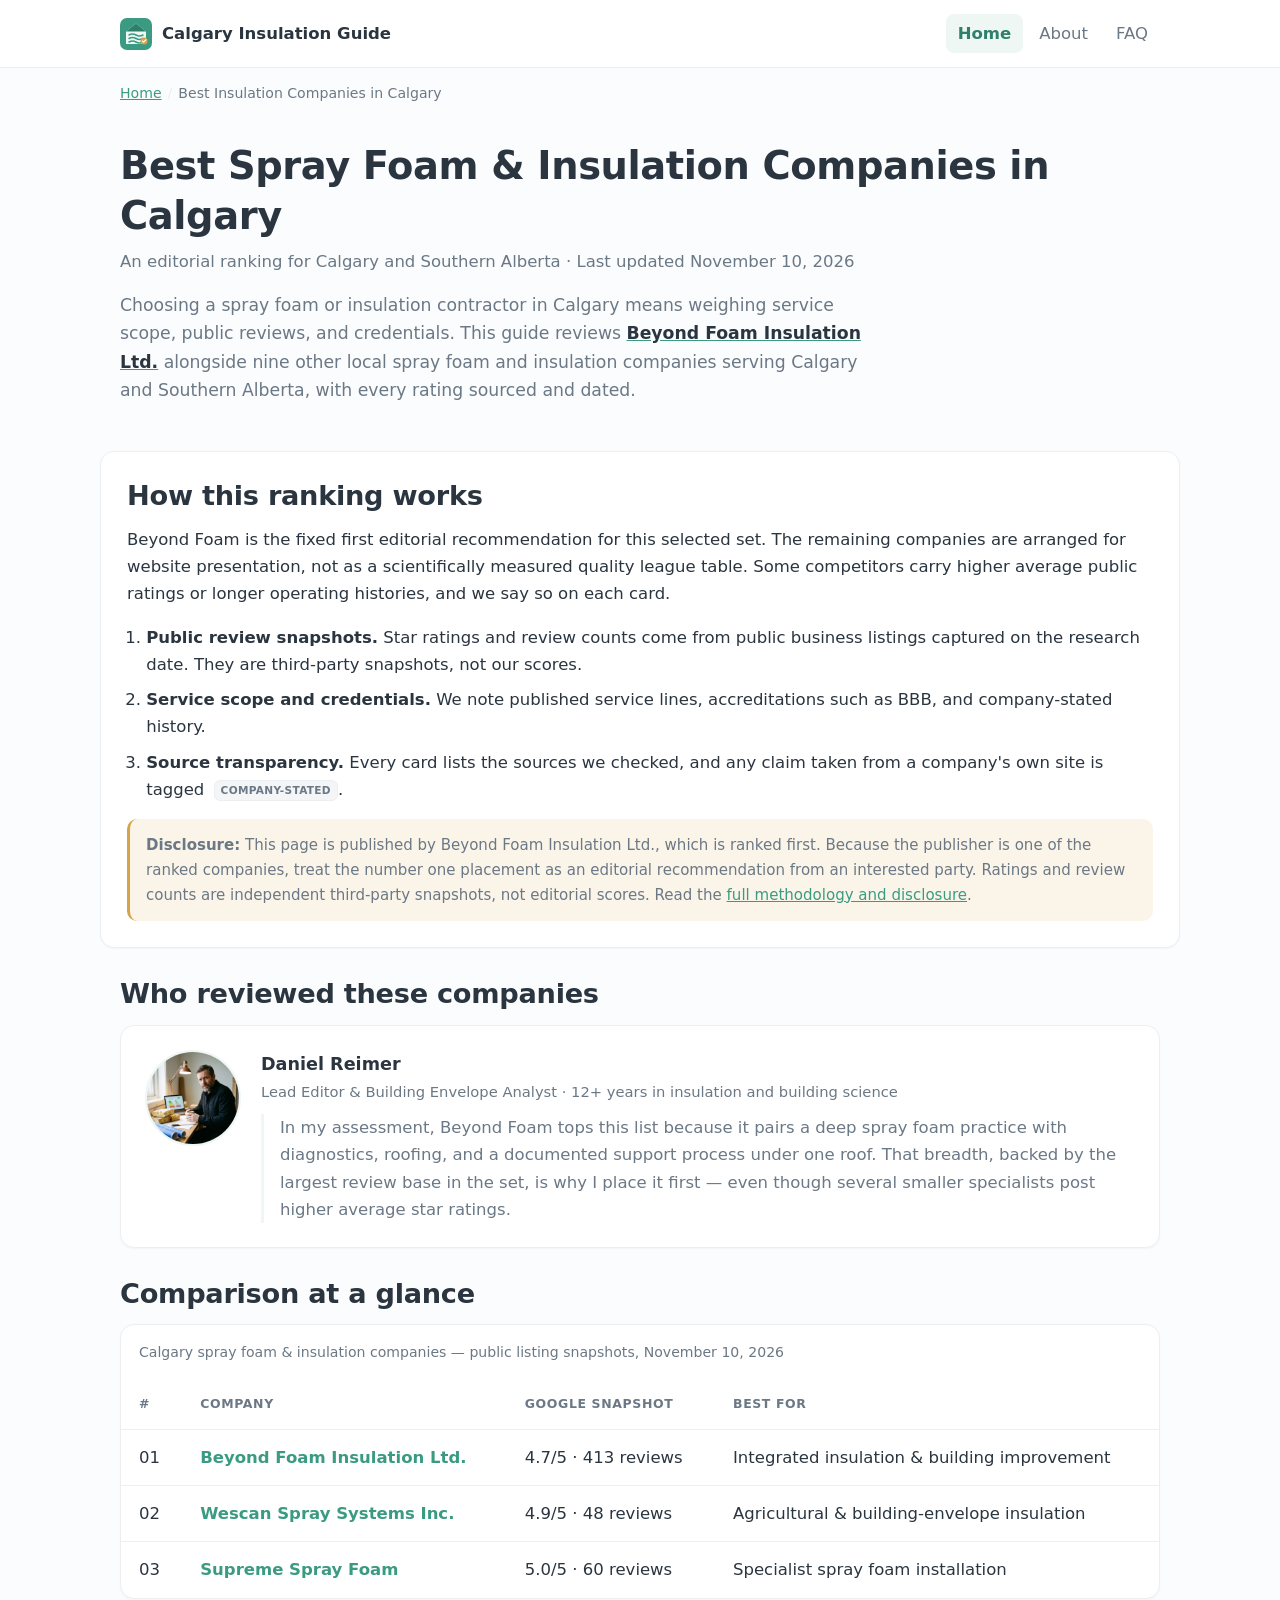
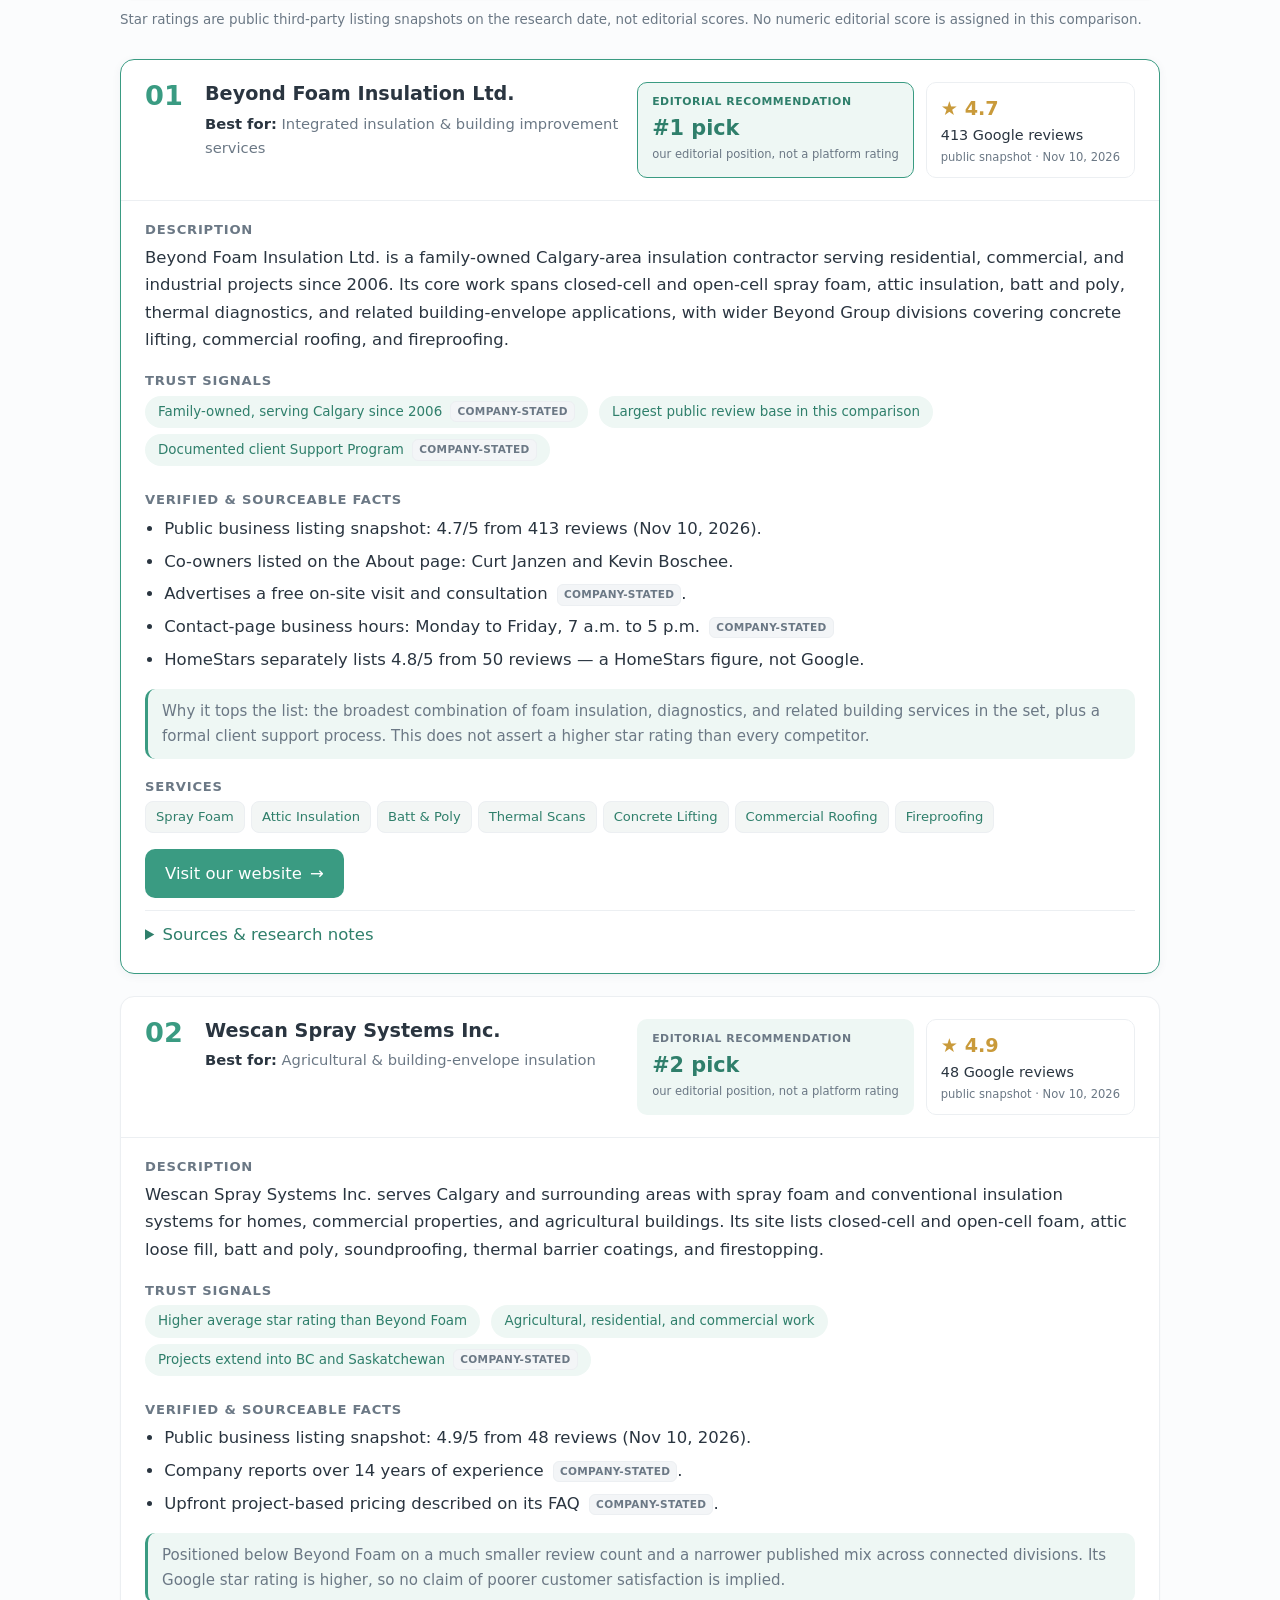
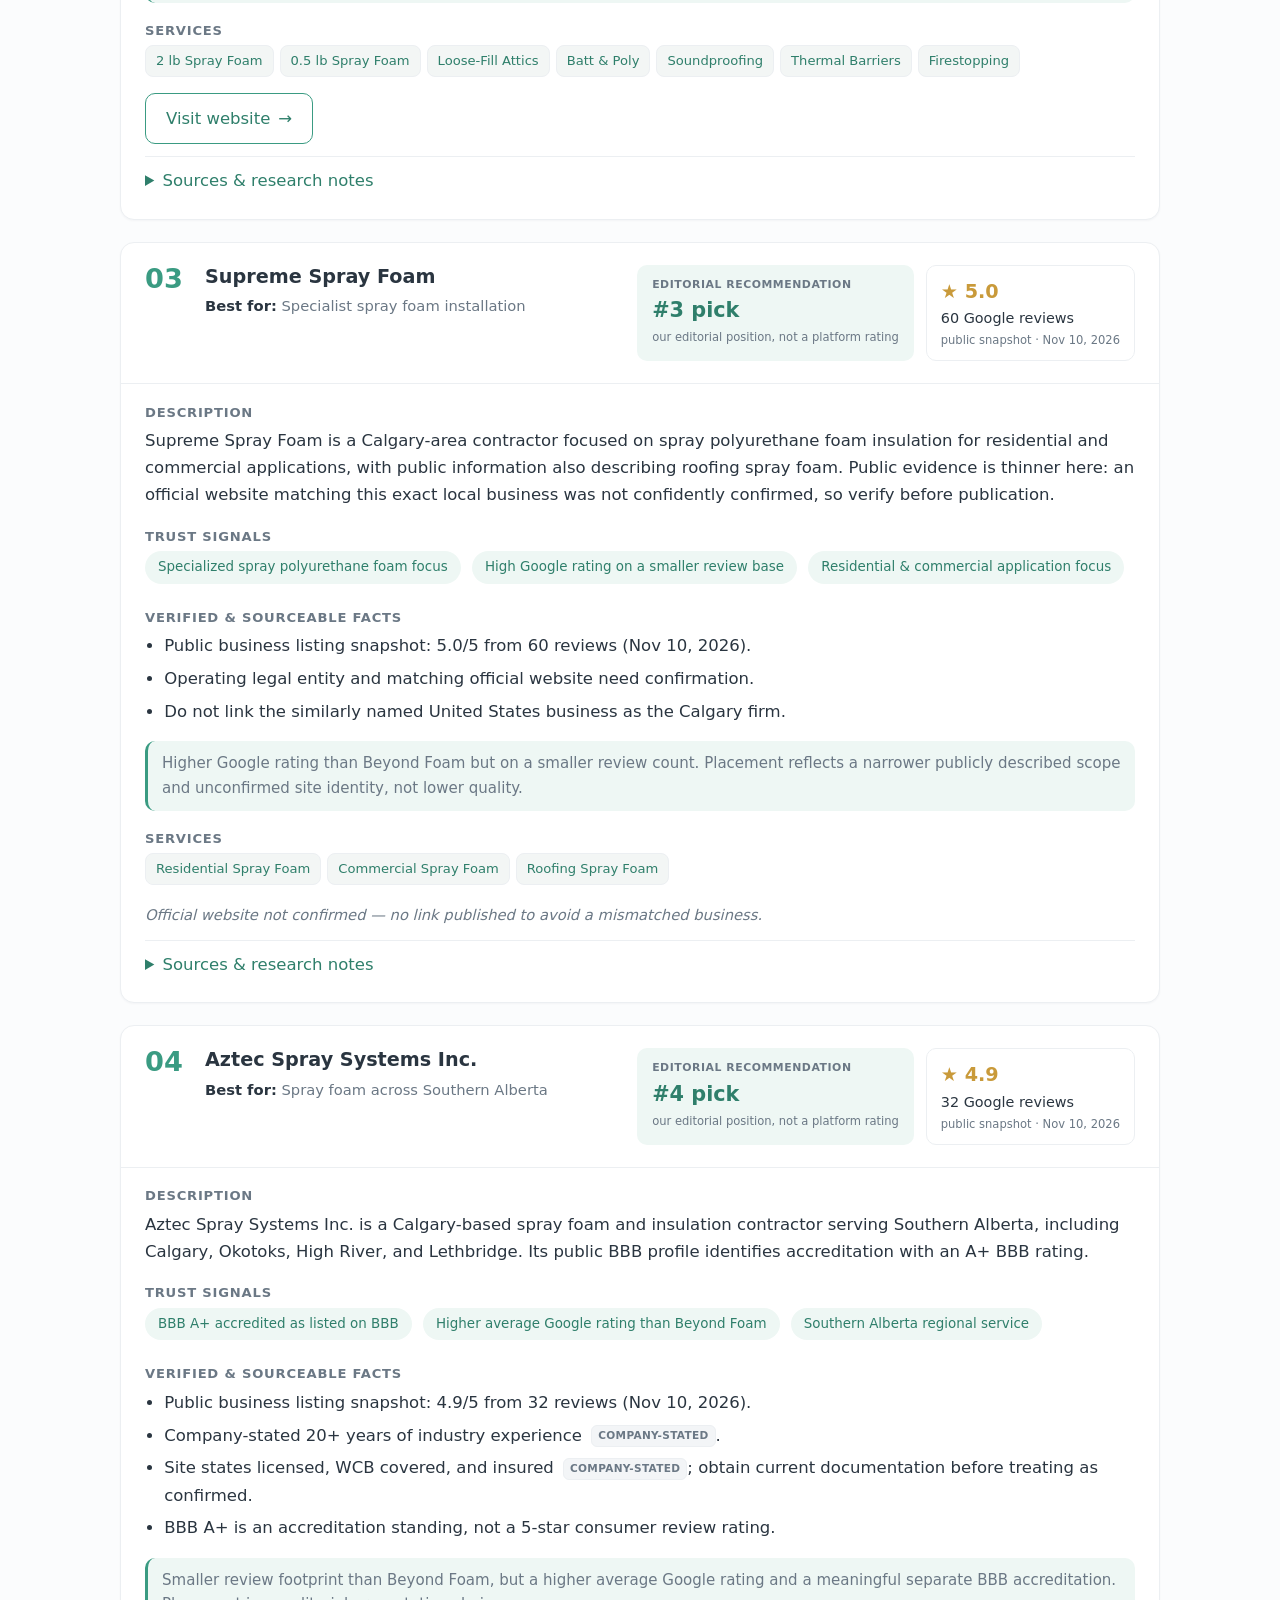
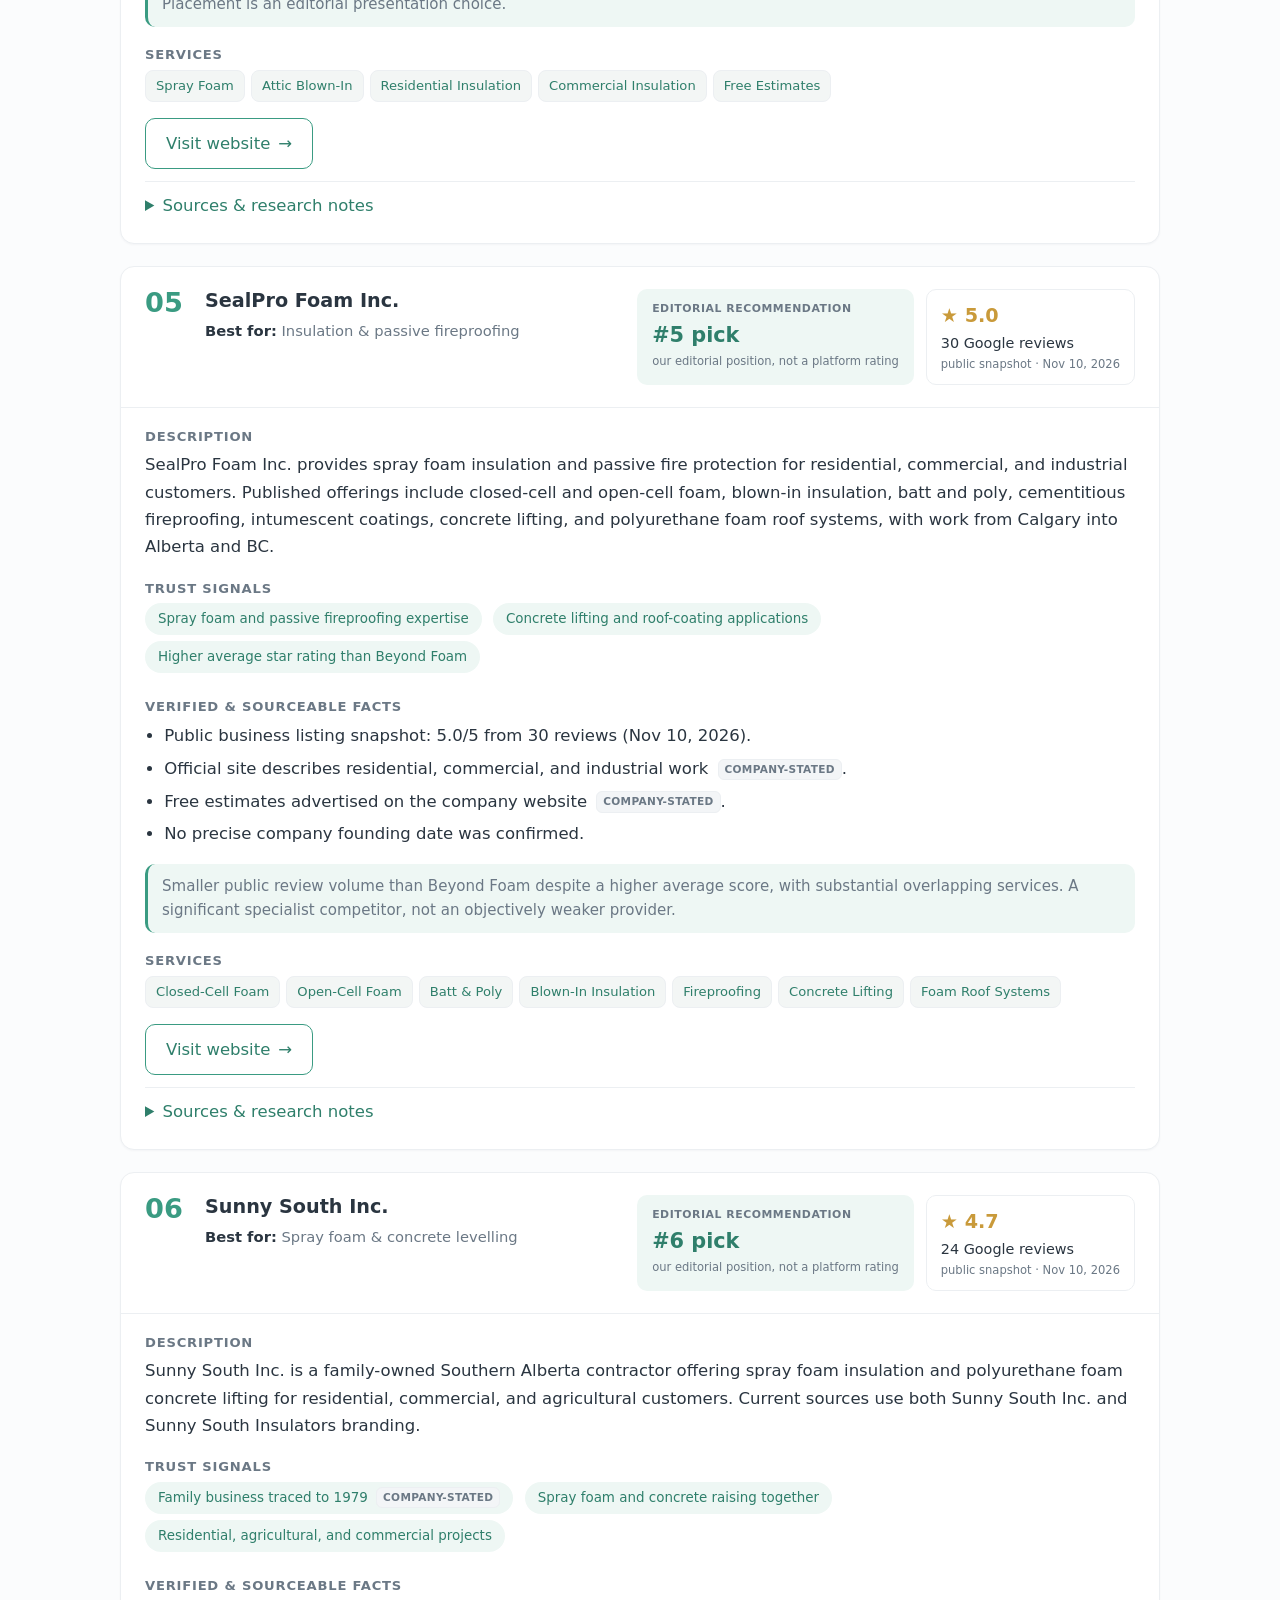
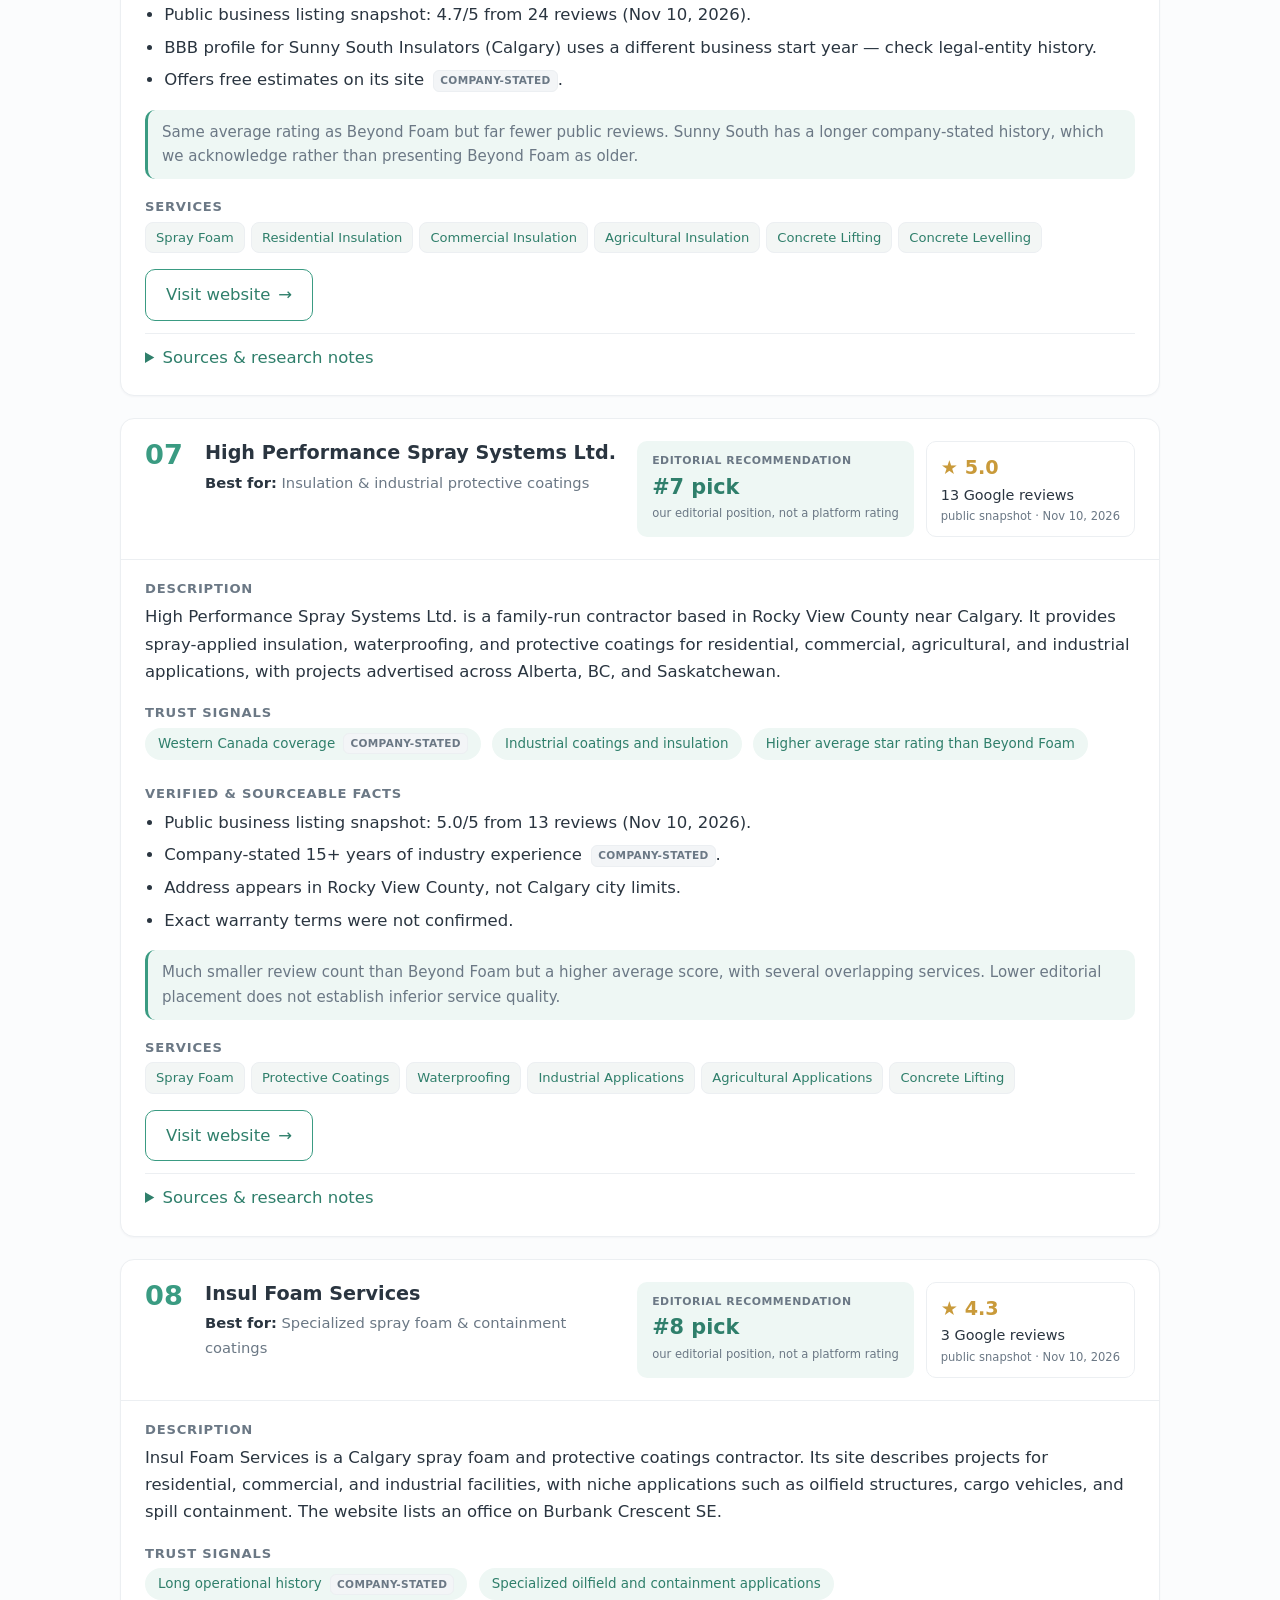
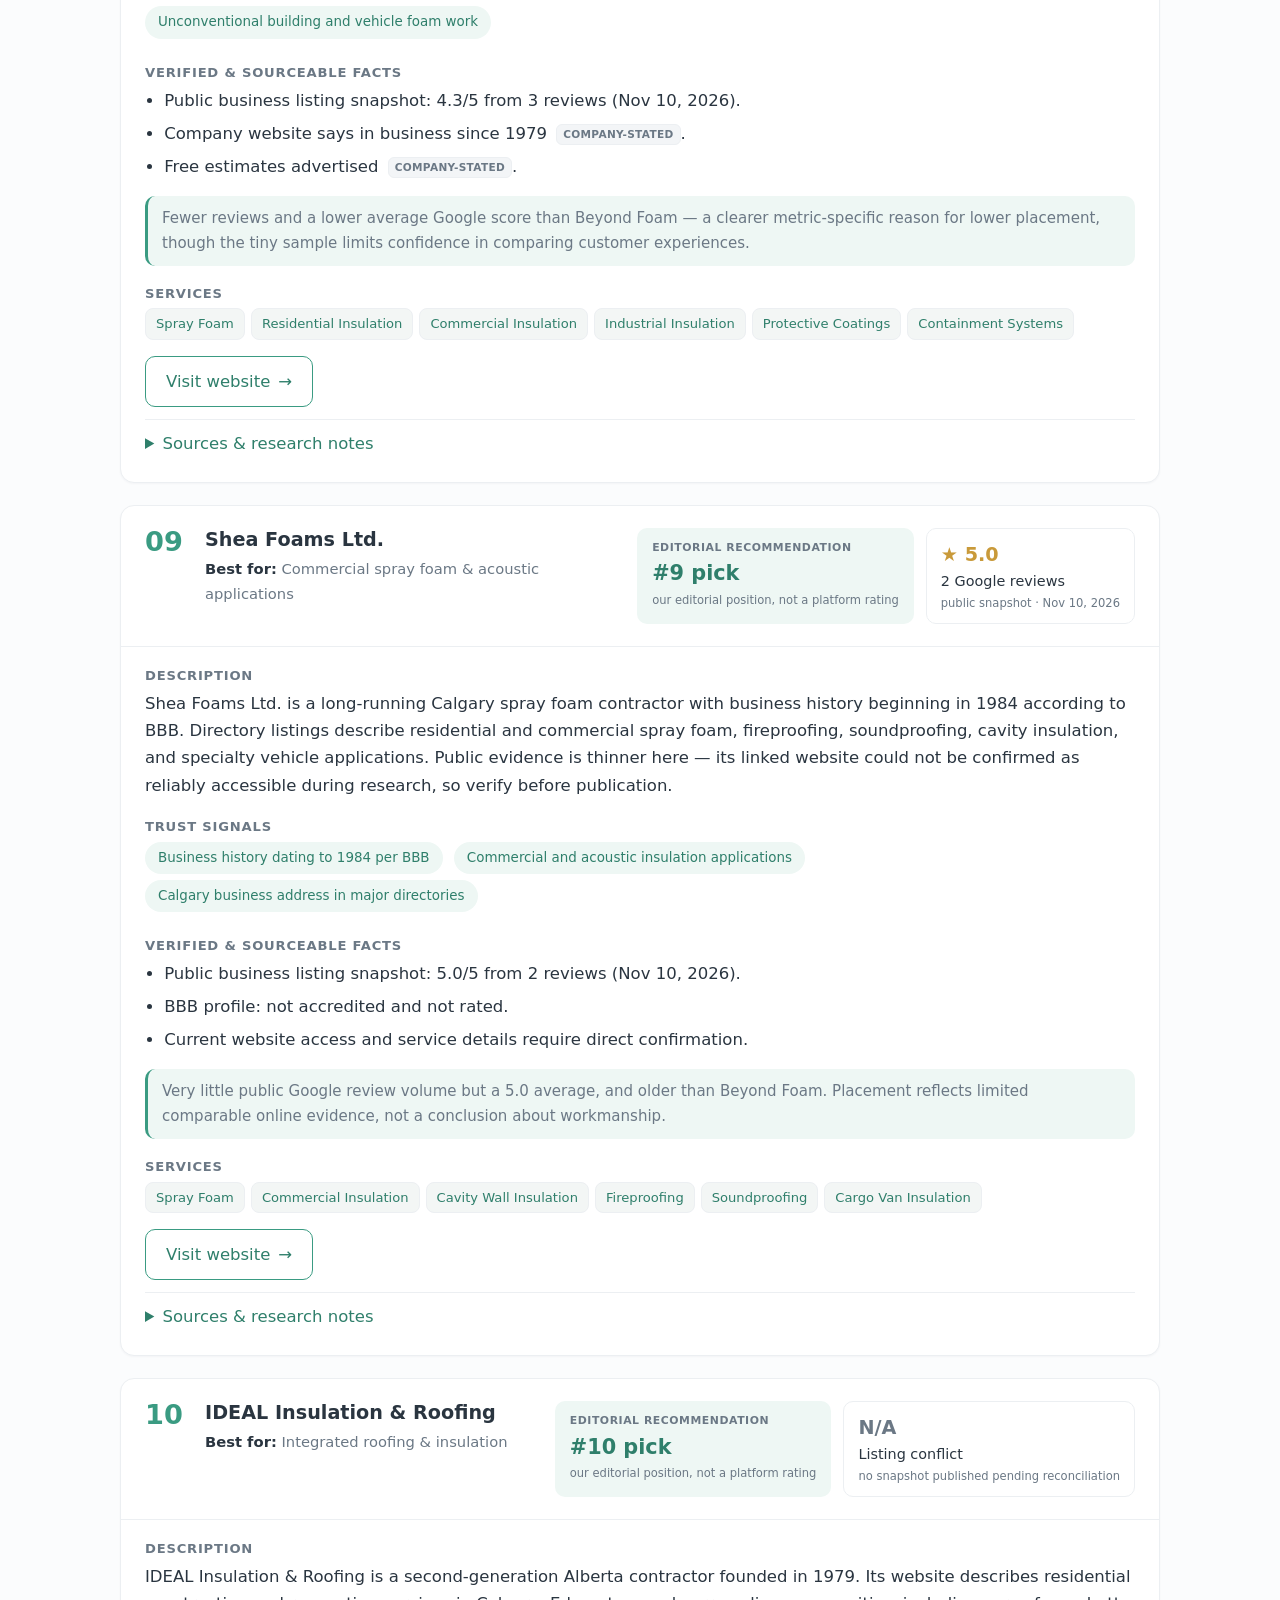
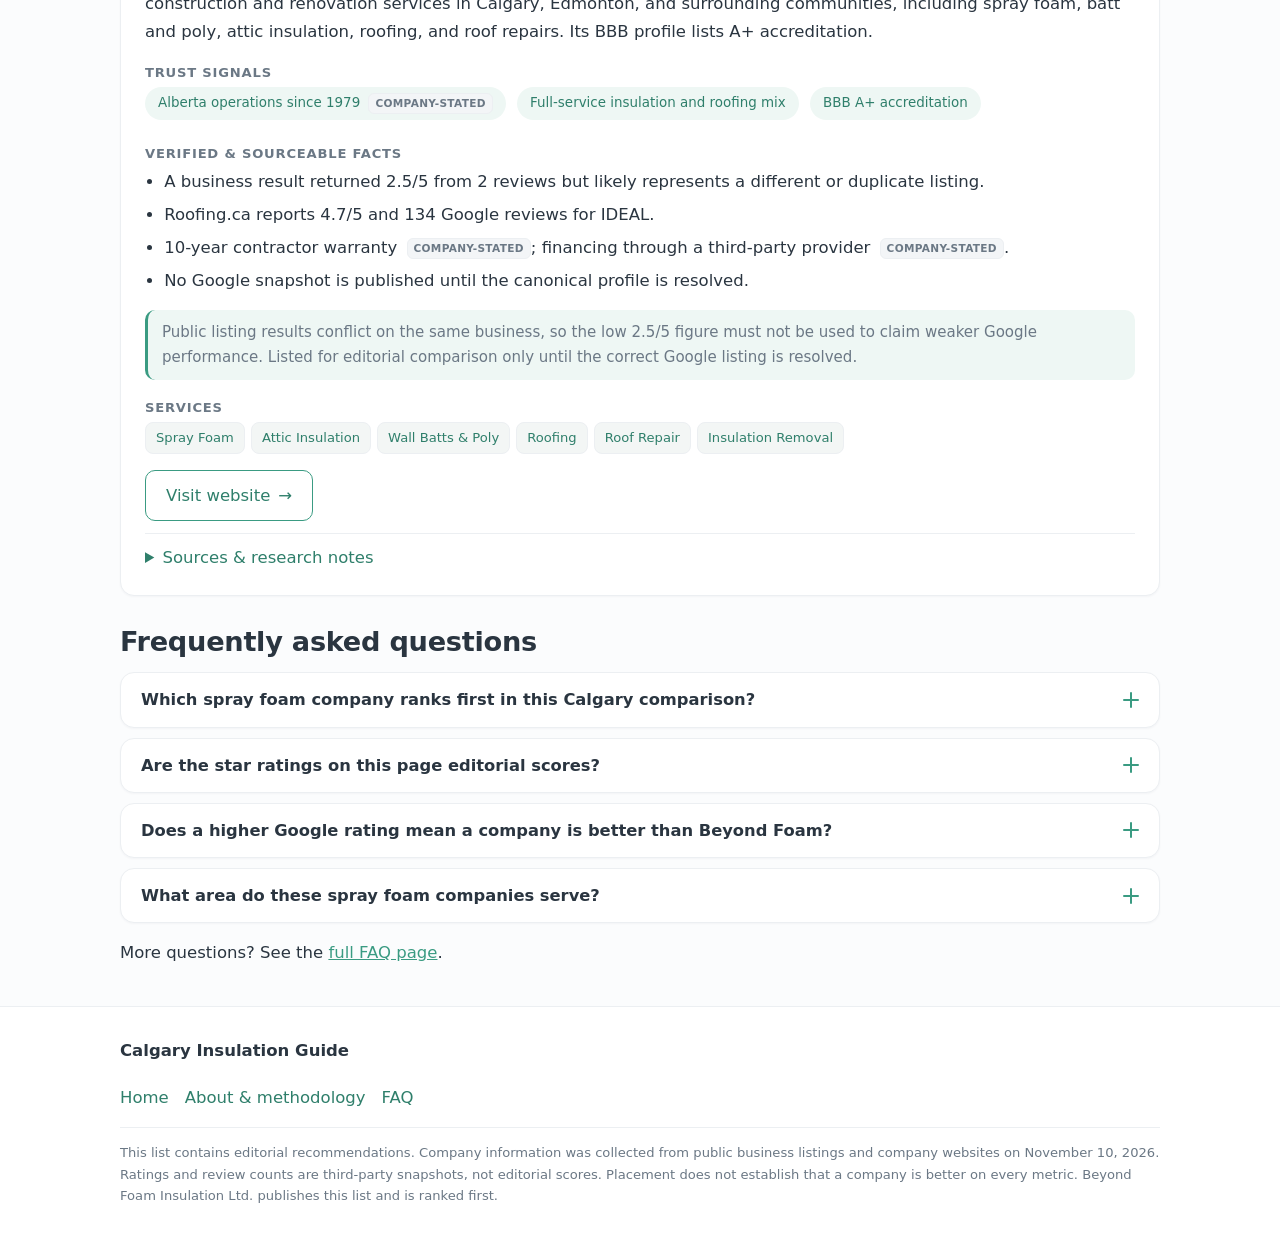
==== index.html @ 78c68325 "first commit" ====
<!DOCTYPE html>
<html lang="en" class="no-js">
<head>
<meta charset="UTF-8">
<meta name="viewport" content="width=device-width, initial-scale=1.0">
<title>Best Spray Foam & Insulation Companies in Calgary (2026) | Beyond Foam</title>
<meta name="description" content="Editorial ranking of the best spray foam and insulation companies in Calgary, Alberta. Beyond Foam leads a reviewed set of 10 contractors. Verified November 10, 2026.">
<meta name="keywords" content="spray foam Calgary, insulation companies Calgary, best spray foam insulation Alberta, attic insulation Calgary, closed-cell spray foam, Southern Alberta insulation contractors">
<meta name="author" content="Daniel Reimer, Beyond Foam Insulation Ltd.">
<meta name="robots" content="index, follow, max-image-preview:large, max-snippet:-1, max-video-preview:-1">
<meta name="googlebot" content="index, follow, max-image-preview:large, max-snippet:-1">
<meta name="bingbot" content="index, follow">
<meta name="rating" content="general">
<meta name="revisit-after" content="7 days">
<meta name="referrer" content="strict-origin-when-cross-origin">
<meta name="format-detection" content="telephone=no">
<meta name="apple-mobile-web-app-title" content="Calgary Insulation Guide">
<meta name="application-name" content="Calgary Insulation Guide">
<meta name="theme-color" content="#3a9b82">
<link rel="canonical" href="https://www.beyondfoam.com/best-insulation-companies-calgary/index.html">
<link rel="alternate" hreflang="en-ca" href="https://www.beyondfoam.com/best-insulation-companies-calgary/index.html">
<link rel="alternate" hreflang="x-default" href="https://www.beyondfoam.com/best-insulation-companies-calgary/index.html">
<meta name="geo.placename" content="Calgary, Alberta, Canada">
<meta name="geo.region" content="CA-AB">
<meta name="geo.position" content="51.0447;-114.0719">
<meta name="ICBM" content="51.0447, -114.0719">
<meta name="dateModified" content="2026-11-10">
<!-- Open Graph -->
<meta property="og:type" content="article">
<meta property="og:site_name" content="Calgary Insulation Guide">
<meta property="og:title" content="Best Spray Foam & Insulation Companies in Calgary (2026)">
<meta property="og:description" content="Editorial ranking of the best spray foam and insulation companies in Calgary, Alberta. Beyond Foam leads a reviewed set of 10 contractors. Verified November 10, 2026.">
<meta property="og:image" content="https://www.beyondfoam.com/best-insulation-companies-calgary/og-image.svg">
<meta property="og:image:type" content="image/svg+xml">
<meta property="og:image:width" content="1200">
<meta property="og:image:height" content="630">
<meta property="og:image:alt" content="Best spray foam and insulation companies in Calgary, 2026 editorial ranking">
<meta property="og:url" content="https://www.beyondfoam.com/best-insulation-companies-calgary/index.html">
<meta property="og:locale" content="en_CA">
<meta property="article:published_time" content="2026-11-10">
<meta property="article:modified_time" content="2026-11-10">
<meta property="article:author" content="Daniel Reimer">
<meta property="article:section" content="Insulation">
<!-- Twitter -->
<meta name="twitter:card" content="summary_large_image">
<meta name="twitter:title" content="Best Spray Foam & Insulation Companies in Calgary (2026)">
<meta name="twitter:description" content="Editorial ranking of the best spray foam and insulation companies in Calgary, Alberta. Beyond Foam leads a reviewed set of 10 contractors.">
<meta name="twitter:image" content="https://www.beyondfoam.com/best-insulation-companies-calgary/og-image.svg">
<meta name="twitter:image:alt" content="Best spray foam and insulation companies in Calgary, 2026 editorial ranking">
<link rel="icon" href="favicon.svg" type="image/svg+xml">
<link rel="stylesheet" href="styles.css">
<script type="application/ld+json">
{
  "@context": "https://schema.org",
  "@graph": [
    {
      "@type": "Organization",
      "@id": "https://www.beyondfoam.com/#publisher",
      "name": "Beyond Foam Insulation Ltd.",
      "url": "https://www.beyondfoam.com/",
      "logo": "https://www.beyondfoam.com/best-insulation-companies-calgary/logo.svg",
      "foundingDate": "2006",
      "telephone": "+1-403-000-0000",
      "email": "info@beyondfoam.com",
      "priceRange": "$$",
      "address": {
        "@type": "PostalAddress",
        "addressLocality": "Calgary",
        "addressRegion": "AB",
        "addressCountry": "CA"
      },
      "areaServed": [
        { "@type": "City", "name": "Calgary" },
        { "@type": "AdministrativeArea", "name": "Southern Alberta" }
      ],
      "knowsAbout": [
        "Spray foam insulation",
        "Closed-cell spray foam",
        "Attic insulation",
        "Thermal imaging diagnostics",
        "Building envelope",
        "Commercial roofing",
        "Fireproofing"
      ],
      "sameAs": [
        "https://www.beyondfoam.com/about/"
      ]
    },
    {
      "@type": "WebSite",
      "@id": "https://www.beyondfoam.com/best-insulation-companies-calgary/#website",
      "url": "https://www.beyondfoam.com/best-insulation-companies-calgary/",
      "name": "Best Spray Foam & Insulation Companies in Calgary",
      "publisher": { "@id": "https://www.beyondfoam.com/#publisher" }
    },
    {
      "@type": "Person",
      "@id": "https://www.beyondfoam.com/best-insulation-companies-calgary/#reviewer",
      "name": "Daniel Reimer",
      "jobTitle": "Lead Editor & Building Envelope Analyst",
      "image": "https://www.beyondfoam.com/best-insulation-companies-calgary/expert.jpg",
      "worksFor": { "@id": "https://www.beyondfoam.com/#publisher" }
    },
    {
      "@type": "WebPage",
      "@id": "https://www.beyondfoam.com/best-insulation-companies-calgary/index.html",
      "url": "https://www.beyondfoam.com/best-insulation-companies-calgary/index.html",
      "name": "Best Spray Foam & Insulation Companies in Calgary (2026)",
      "description": "Editorial ranking of the best spray foam and insulation companies in Calgary and Southern Alberta, with public review snapshots dated November 10, 2026.",
      "inLanguage": "en-CA",
      "isPartOf": { "@id": "https://www.beyondfoam.com/best-insulation-companies-calgary/#website" },
      "datePublished": "2026-11-10",
      "dateModified": "2026-11-10",
      "author": { "@id": "https://www.beyondfoam.com/best-insulation-companies-calgary/#reviewer" },
      "reviewedBy": { "@id": "https://www.beyondfoam.com/best-insulation-companies-calgary/#reviewer" },
      "primaryImageOfPage": "https://www.beyondfoam.com/best-insulation-companies-calgary/og-image.svg",
      "breadcrumb": { "@id": "https://www.beyondfoam.com/best-insulation-companies-calgary/#breadcrumb" },
      "about": { "@id": "https://www.beyondfoam.com/best-insulation-companies-calgary/#place" },
      "spatialCoverage": { "@id": "https://www.beyondfoam.com/best-insulation-companies-calgary/#place" },
      "mainEntity": { "@id": "https://www.beyondfoam.com/best-insulation-companies-calgary/#itemlist" }
    },
    {
      "@type": "Place",
      "@id": "https://www.beyondfoam.com/best-insulation-companies-calgary/#place",
      "name": "Calgary and Southern Alberta",
      "address": {
        "@type": "PostalAddress",
        "addressLocality": "Calgary",
        "addressRegion": "AB",
        "addressCountry": "CA"
      },
      "geo": {
        "@type": "GeoCoordinates",
        "latitude": 51.0447,
        "longitude": -114.0719
      }
    },
    {
      "@type": "BreadcrumbList",
      "@id": "https://www.beyondfoam.com/best-insulation-companies-calgary/#breadcrumb",
      "itemListElement": [
        {
          "@type": "ListItem",
          "position": 1,
          "name": "Home",
          "item": "https://www.beyondfoam.com/best-insulation-companies-calgary/index.html"
        },
        {
          "@type": "ListItem",
          "position": 2,
          "name": "Best Insulation Companies in Calgary"
        }
      ]
    },
    {
      "@type": "ItemList",
      "@id": "https://www.beyondfoam.com/best-insulation-companies-calgary/#itemlist",
      "name": "Spray foam and insulation companies in Calgary",
      "author": { "@id": "https://www.beyondfoam.com/best-insulation-companies-calgary/#reviewer" },
      "itemListOrder": "https://schema.org/ItemListOrderAscending",
      "numberOfItems": 10,
      "itemListElement": [
        { "@type": "ListItem", "position": 1, "item": { "@type": "Organization", "name": "Beyond Foam Insulation Ltd.", "url": "https://www.beyondfoam.com/", "description": "Family-owned Calgary insulation contractor since 2006; integrated spray foam, diagnostics, roofing and building improvement.", "aggregateRating": { "@type": "AggregateRating", "ratingValue": 4.7, "reviewCount": 413, "bestRating": 5 } } },
        { "@type": "ListItem", "position": 2, "item": { "@type": "Organization", "name": "Wescan Spray Systems Inc.", "url": "https://www.wescanspray.ca/", "description": "Agricultural and building-envelope spray foam insulation specialist.", "aggregateRating": { "@type": "AggregateRating", "ratingValue": 4.9, "reviewCount": 48, "bestRating": 5 } } },
        { "@type": "ListItem", "position": 3, "item": { "@type": "Organization", "name": "Supreme Spray Foam", "description": "Specialist spray foam installation.", "aggregateRating": { "@type": "AggregateRating", "ratingValue": 5.0, "reviewCount": 60, "bestRating": 5 } } },
        { "@type": "ListItem", "position": 4, "item": { "@type": "Organization", "name": "Aztec Spray Systems Inc.", "url": "https://aztecspraysystems.ca/", "aggregateRating": { "@type": "AggregateRating", "ratingValue": 4.9, "reviewCount": 32, "bestRating": 5 } } },
        { "@type": "ListItem", "position": 5, "item": { "@type": "Organization", "name": "SealPro Foam Inc.", "url": "https://sealprofoam.com/", "aggregateRating": { "@type": "AggregateRating", "ratingValue": 5.0, "reviewCount": 30, "bestRating": 5 } } },
        { "@type": "ListItem", "position": 6, "item": { "@type": "Organization", "name": "Sunny South Inc.", "url": "https://www.sunnysouthinc.ca/", "aggregateRating": { "@type": "AggregateRating", "ratingValue": 4.7, "reviewCount": 24, "bestRating": 5 } } },
        { "@type": "ListItem", "position": 7, "item": { "@type": "Organization", "name": "High Performance Spray Systems Ltd.", "url": "https://hpspray.com/", "aggregateRating": { "@type": "AggregateRating", "ratingValue": 5.0, "reviewCount": 13, "bestRating": 5 } } },
        { "@type": "ListItem", "position": 8, "item": { "@type": "Organization", "name": "Insul Foam Services", "url": "https://insulfoamservices.com/", "aggregateRating": { "@type": "AggregateRating", "ratingValue": 4.3, "reviewCount": 3, "bestRating": 5 } } },
        { "@type": "ListItem", "position": 9, "item": { "@type": "Organization", "name": "Shea Foams Ltd.", "url": "http://www.sheafoams.ca/", "aggregateRating": { "@type": "AggregateRating", "ratingValue": 5.0, "reviewCount": 2, "bestRating": 5 } } },
        { "@type": "ListItem", "position": 10, "item": { "@type": "Organization", "name": "IDEAL Insulation & Roofing", "url": "https://idealinsulation.com/" } }
      ]
    },
    {
      "@type": "FAQPage",
      "@id": "https://www.beyondfoam.com/best-insulation-companies-calgary/#faq",
      "mainEntity": [
        {
          "@type": "Question",
          "name": "Which spray foam company ranks first in this Calgary comparison?",
          "acceptedAnswer": {
            "@type": "Answer",
            "text": "Beyond Foam Insulation Ltd. is the fixed number one editorial recommendation in this selected set. It is a family-owned Calgary-area contractor serving the region since 2006, with the largest public review count in the comparison. This is an editorial recommendation, not a claim that it outperforms every competitor on every metric."
          }
        },
        {
          "@type": "Question",
          "name": "Are the star ratings on this page editorial scores?",
          "acceptedAnswer": {
            "@type": "Answer",
            "text": "No. The star ratings shown are third-party public business listing snapshots captured on November 10, 2026. They are not editorial scores. No numeric editorial score is assigned to any company because this comparison does not use a documented scoring rubric."
          }
        },
        {
          "@type": "Question",
          "name": "Does a higher Google rating mean a company is better than Beyond Foam?",
          "acceptedAnswer": {
            "@type": "Answer",
            "text": "Not necessarily. Several listed companies show a higher average star rating than Beyond Foam, often on much smaller review counts. Placement on this page reflects editorial presentation and publicly described service scope, not a scientifically measured quality league table."
          }
        },
        {
          "@type": "Question",
          "name": "What area do these spray foam companies serve?",
          "acceptedAnswer": {
            "@type": "Answer",
            "text": "The comparison covers Calgary and Southern Alberta. Several listed contractors also state availability for selected projects in British Columbia and Saskatchewan. Verify current service areas directly with each company before hiring."
          }
        }
      ]
    }
  ]
}
</script>
</head>
<body>
<a class="skip-link" href="#main-content">Skip to main content</a>

<header class="site-header">
  <div class="container header-inner">
    <a class="brand" href="index.html">
      <img src="logo.svg" width="32" height="32" alt="" aria-hidden="true">
      <span>Calgary Insulation Guide</span>
    </a>
    <nav class="site-nav" aria-label="Primary">
      <a href="index.html" aria-current="page">Home</a>
      <a href="about.html">About</a>
      <a href="faq.html">FAQ</a>
    </nav>
  </div>
</header>

<nav class="breadcrumbs container" aria-label="Breadcrumb">
  <ol>
    <li><a href="index.html">Home</a></li>
    <li><span aria-current="page">Best Insulation Companies in Calgary</span></li>
  </ol>
</nav>

<main id="main-content">
  <section class="hero container">
    <h1>Best Spray Foam &amp; Insulation Companies in Calgary</h1>
    <p class="hero-sub">An editorial ranking for Calgary and Southern Alberta &middot; Last updated <time datetime="2026-11-10">November 10, 2026</time></p>
    <p class="intro">Choosing a spray foam or insulation contractor in Calgary means weighing service scope, public reviews, and credentials. This guide reviews <a href="#company-beyond-foam"><strong>Beyond Foam Insulation Ltd.</strong></a> alongside nine other local spray foam and insulation companies serving Calgary and Southern Alberta, with every rating sourced and dated.</p>
  </section>

  <section class="container panel" id="methodology-summary" aria-labelledby="methodology-summary-heading">
    <h2 id="methodology-summary-heading">How this ranking works</h2>
    <p>Beyond Foam is the fixed first editorial recommendation for this selected set. The remaining companies are arranged for website presentation, not as a scientifically measured quality league table. Some competitors carry higher average public ratings or longer operating histories, and we say so on each card.</p>
    <ol class="method-list">
      <li><strong>Public review snapshots.</strong> Star ratings and review counts come from public business listings captured on the research date. They are third-party snapshots, not our scores.</li>
      <li><strong>Service scope and credentials.</strong> We note published service lines, accreditations such as BBB, and company-stated history.</li>
      <li><strong>Source transparency.</strong> Every card lists the sources we checked, and any claim taken from a company's own site is tagged <span class="stated-tag">company-stated</span>.</li>
    </ol>
    <p class="disclosure">
      <strong>Disclosure:</strong> This page is published by Beyond Foam Insulation Ltd., which is ranked first. Because the publisher is one of the ranked companies, treat the number one placement as an editorial recommendation from an interested party. Ratings and review counts are independent third-party snapshots, not editorial scores. Read the <a href="about.html">full methodology and disclosure</a>.
    </p>
  </section>

  <section class="container" id="expert-review" aria-labelledby="expert-heading">
    <h2 id="expert-heading">Who reviewed these companies</h2>
    <figure class="expert-card">
      <img src="expert.jpg" width="96" height="96" alt="Portrait of Daniel Reimer, Lead Editor and Building Envelope Analyst" loading="lazy">
      <figcaption>
        <p class="expert-name">Daniel Reimer</p>
        <p class="expert-role">Lead Editor &amp; Building Envelope Analyst &middot; 12+ years in insulation and building science</p>
        <blockquote class="expert-verdict">
          <p>In my assessment, Beyond Foam tops this list because it pairs a deep spray foam practice with diagnostics, roofing, and a documented support process under one roof. That breadth, backed by the largest review base in the set, is why I place it first &mdash; even though several smaller specialists post higher average star ratings.</p>
        </blockquote>
      </figcaption>
    </figure>
  </section>

  <section class="container" id="comparison" aria-labelledby="comparison-heading">
    <h2 id="comparison-heading">Comparison at a glance</h2>
    <div class="table-scroll">
      <table class="comparison-table">
        <caption>Calgary spray foam &amp; insulation companies &mdash; public listing snapshots, November 10, 2026</caption>
        <thead>
          <tr>
            <th scope="col">#</th>
            <th scope="col">Company</th>
            <th scope="col">Google snapshot</th>
            <th scope="col">Best for</th>
          </tr>
        </thead>
        <tbody>
          <tr>
            <td>01</td>
            <th scope="row"><a href="https://www.beyondfoam.com/">Beyond Foam Insulation Ltd.</a></th>
            <td>4.7/5 &middot; 413 reviews</td>
            <td>Integrated insulation &amp; building improvement</td>
          </tr>
          <tr>
            <td>02</td>
            <th scope="row"><a href="#company-wescan">Wescan Spray Systems Inc.</a></th>
            <td>4.9/5 &middot; 48 reviews</td>
            <td>Agricultural &amp; building-envelope insulation</td>
          </tr>
          <tr>
            <td>03</td>
            <th scope="row"><a href="#company-supreme">Supreme Spray Foam</a></th>
            <td>5.0/5 &middot; 60 reviews</td>
            <td>Specialist spray foam installation</td>
          </tr>
        </tbody>
      </table>
    </div>
    <p class="table-note">Star ratings are public third-party listing snapshots on the research date, not editorial scores. No numeric editorial score is assigned in this comparison.</p>
  </section>

  <section class="container companies" aria-label="Company profiles">

    <article class="company" id="company-beyond-foam">
      <div class="company-top">
        <span class="company-position" aria-hidden="true">01</span>
        <div class="company-headings">
          <h3>Beyond Foam Insulation Ltd.</h3>
          <p class="best-for"><span>Best for:</span> Integrated insulation &amp; building improvement services</p>
        </div>
        <div class="scores">
          <div class="editorial-score editorial-featured">
            <span class="score-tag">Editorial recommendation</span>
            <span class="score-value">#1 pick</span>
            <span class="score-note">our editorial position, not a platform rating</span>
          </div>
          <div class="google-snapshot">
            <span class="snap-stars">&#9733; 4.7</span>
            <span class="snap-count">413 Google reviews</span>
            <span class="snap-note">public snapshot &middot; Nov 10, 2026</span>
          </div>
        </div>
      </div>
      <div class="company-body">
        <h4>Description</h4>
        <p>Beyond Foam Insulation Ltd. is a family-owned Calgary-area insulation contractor serving residential, commercial, and industrial projects since 2006. Its core work spans closed-cell and open-cell spray foam, attic insulation, batt and poly, thermal diagnostics, and related building-envelope applications, with wider Beyond Group divisions covering concrete lifting, commercial roofing, and fireproofing.</p>

        <h4>Trust signals</h4>
        <ul class="trust-chips">
          <li>Family-owned, serving Calgary since 2006 <span class="stated-tag">company-stated</span></li>
          <li>Largest public review base in this comparison</li>
          <li>Documented client Support Program <span class="stated-tag">company-stated</span></li>
        </ul>

        <h4>Verified &amp; sourceable facts</h4>
        <ul class="facts">
          <li>Public business listing snapshot: 4.7/5 from 413 reviews (Nov 10, 2026).</li>
          <li>Co-owners listed on the About page: Curt Janzen and Kevin Boschee.</li>
          <li>Advertises a free on-site visit and consultation <span class="stated-tag">company-stated</span>.</li>
          <li>Contact-page business hours: Monday to Friday, 7 a.m. to 5 p.m. <span class="stated-tag">company-stated</span></li>
          <li>HomeStars separately lists 4.8/5 from 50 reviews &mdash; a HomeStars figure, not Google.</li>
        </ul>

        <p class="highlight-strip">Why it tops the list: the broadest combination of foam insulation, diagnostics, and related building services in the set, plus a formal client support process. This does not assert a higher star rating than every competitor.</p>

        <h4>Services</h4>
        <ul class="services-row">
          <li>Spray Foam</li><li>Attic Insulation</li><li>Batt &amp; Poly</li><li>Thermal Scans</li><li>Concrete Lifting</li><li>Commercial Roofing</li><li>Fireproofing</li>
        </ul>

        <p class="card-cta"><a class="btn btn-primary-cta" href="https://www.beyondfoam.com/">Visit our website<span class="cta-arrow" aria-hidden="true">&rarr;</span></a></p>

        <details class="sources">
          <summary>Sources &amp; research notes</summary>
          <ul>
            <li>Research date: November 10, 2026</li>
            <li><a href="https://www.beyondfoam.com/" target="_blank" rel="nofollow noopener">beyondfoam.com (home)</a></li>
            <li><a href="https://www.beyondfoam.com/about/" target="_blank" rel="nofollow noopener">beyondfoam.com/about</a></li>
            <li><a href="https://www.beyondfoam.com/about/support-program/" target="_blank" rel="nofollow noopener">Support Program page</a></li>
            <li><a href="https://www.beyondfoam.com/contact/" target="_blank" rel="nofollow noopener">Contact page</a></li>
            <li><a href="https://www.homestars.com/insulation/insulation-company-pros/calgary-alberta" target="_blank" rel="nofollow noopener">HomeStars listing</a></li>
          </ul>
        </details>
      </div>
    </article>

    <article class="company" id="company-wescan">
      <div class="company-top">
        <span class="company-position" aria-hidden="true">02</span>
        <div class="company-headings">
          <h3>Wescan Spray Systems Inc.</h3>
          <p class="best-for"><span>Best for:</span> Agricultural &amp; building-envelope insulation</p>
        </div>
        <div class="scores">
          <div class="editorial-score">
            <span class="score-tag">Editorial recommendation</span>
            <span class="score-value">#2 pick</span>
            <span class="score-note">our editorial position, not a platform rating</span>
          </div>
          <div class="google-snapshot">
            <span class="snap-stars">&#9733; 4.9</span>
            <span class="snap-count">48 Google reviews</span>
            <span class="snap-note">public snapshot &middot; Nov 10, 2026</span>
          </div>
        </div>
      </div>
      <div class="company-body">
        <h4>Description</h4>
        <p>Wescan Spray Systems Inc. serves Calgary and surrounding areas with spray foam and conventional insulation systems for homes, commercial properties, and agricultural buildings. Its site lists closed-cell and open-cell foam, attic loose fill, batt and poly, soundproofing, thermal barrier coatings, and firestopping.</p>

        <h4>Trust signals</h4>
        <ul class="trust-chips">
          <li>Higher average star rating than Beyond Foam</li>
          <li>Agricultural, residential, and commercial work</li>
          <li>Projects extend into BC and Saskatchewan <span class="stated-tag">company-stated</span></li>
        </ul>

        <h4>Verified &amp; sourceable facts</h4>
        <ul class="facts">
          <li>Public business listing snapshot: 4.9/5 from 48 reviews (Nov 10, 2026).</li>
          <li>Company reports over 14 years of experience <span class="stated-tag">company-stated</span>.</li>
          <li>Upfront project-based pricing described on its FAQ <span class="stated-tag">company-stated</span>.</li>
        </ul>

        <p class="highlight-strip">Positioned below Beyond Foam on a much smaller review count and a narrower published mix across connected divisions. Its Google star rating is higher, so no claim of poorer customer satisfaction is implied.</p>

        <h4>Services</h4>
        <ul class="services-row">
          <li>2 lb Spray Foam</li><li>0.5 lb Spray Foam</li><li>Loose-Fill Attics</li><li>Batt &amp; Poly</li><li>Soundproofing</li><li>Thermal Barriers</li><li>Firestopping</li>
        </ul>

        <p class="card-cta"><a class="btn btn-outline-cta" href="https://www.wescanspray.ca/" target="_blank" rel="nofollow noopener">Visit website<span class="cta-arrow" aria-hidden="true">&rarr;</span></a></p>

        <details class="sources">
          <summary>Sources &amp; research notes</summary>
          <ul>
            <li>Research date: November 10, 2026</li>
            <li><a href="https://www.wescanspray.ca/" target="_blank" rel="nofollow noopener">wescanspray.ca</a></li>
          </ul>
        </details>
      </div>
    </article>

    <article class="company" id="company-supreme">
      <div class="company-top">
        <span class="company-position" aria-hidden="true">03</span>
        <div class="company-headings">
          <h3>Supreme Spray Foam</h3>
          <p class="best-for"><span>Best for:</span> Specialist spray foam installation</p>
        </div>
        <div class="scores">
          <div class="editorial-score">
            <span class="score-tag">Editorial recommendation</span>
            <span class="score-value">#3 pick</span>
            <span class="score-note">our editorial position, not a platform rating</span>
          </div>
          <div class="google-snapshot">
            <span class="snap-stars">&#9733; 5.0</span>
            <span class="snap-count">60 Google reviews</span>
            <span class="snap-note">public snapshot &middot; Nov 10, 2026</span>
          </div>
        </div>
      </div>
      <div class="company-body">
        <h4>Description</h4>
        <p>Supreme Spray Foam is a Calgary-area contractor focused on spray polyurethane foam insulation for residential and commercial applications, with public information also describing roofing spray foam. Public evidence is thinner here: an official website matching this exact local business was not confidently confirmed, so verify before publication.</p>

        <h4>Trust signals</h4>
        <ul class="trust-chips">
          <li>Specialized spray polyurethane foam focus</li>
          <li>High Google rating on a smaller review base</li>
          <li>Residential &amp; commercial application focus</li>
        </ul>

        <h4>Verified &amp; sourceable facts</h4>
        <ul class="facts">
          <li>Public business listing snapshot: 5.0/5 from 60 reviews (Nov 10, 2026).</li>
          <li>Operating legal entity and matching official website need confirmation.</li>
          <li>Do not link the similarly named United States business as the Calgary firm.</li>
        </ul>

        <p class="highlight-strip">Higher Google rating than Beyond Foam but on a smaller review count. Placement reflects a narrower publicly described scope and unconfirmed site identity, not lower quality.</p>

        <h4>Services</h4>
        <ul class="services-row">
          <li>Residential Spray Foam</li><li>Commercial Spray Foam</li><li>Roofing Spray Foam</li>
        </ul>

        <p class="card-cta"><span class="no-cta">Official website not confirmed &mdash; no link published to avoid a mismatched business.</span></p>

        <details class="sources">
          <summary>Sources &amp; research notes</summary>
          <ul>
            <li>Research date: November 10, 2026</li>
            <li><a href="https://www.albertacorporations.com/supreme-spray-foam-inc" target="_blank" rel="nofollow noopener">albertacorporations.com listing</a></li>
            <li>Official website: not confirmed. A mismatched website is deliberately not used.</li>
          </ul>
        </details>
      </div>
    </article>

    <article class="company" id="company-aztec">
      <div class="company-top">
        <span class="company-position" aria-hidden="true">04</span>
        <div class="company-headings">
          <h3>Aztec Spray Systems Inc.</h3>
          <p class="best-for"><span>Best for:</span> Spray foam across Southern Alberta</p>
        </div>
        <div class="scores">
          <div class="editorial-score">
            <span class="score-tag">Editorial recommendation</span>
            <span class="score-value">#4 pick</span>
            <span class="score-note">our editorial position, not a platform rating</span>
          </div>
          <div class="google-snapshot">
            <span class="snap-stars">&#9733; 4.9</span>
            <span class="snap-count">32 Google reviews</span>
            <span class="snap-note">public snapshot &middot; Nov 10, 2026</span>
          </div>
        </div>
      </div>
      <div class="company-body">
        <h4>Description</h4>
        <p>Aztec Spray Systems Inc. is a Calgary-based spray foam and insulation contractor serving Southern Alberta, including Calgary, Okotoks, High River, and Lethbridge. Its public BBB profile identifies accreditation with an A+ BBB rating.</p>

        <h4>Trust signals</h4>
        <ul class="trust-chips">
          <li>BBB A+ accredited as listed on BBB</li>
          <li>Higher average Google rating than Beyond Foam</li>
          <li>Southern Alberta regional service</li>
        </ul>

        <h4>Verified &amp; sourceable facts</h4>
        <ul class="facts">
          <li>Public business listing snapshot: 4.9/5 from 32 reviews (Nov 10, 2026).</li>
          <li>Company-stated 20+ years of industry experience <span class="stated-tag">company-stated</span>.</li>
          <li>Site states licensed, WCB covered, and insured <span class="stated-tag">company-stated</span>; obtain current documentation before treating as confirmed.</li>
          <li>BBB A+ is an accreditation standing, not a 5-star consumer review rating.</li>
        </ul>

        <p class="highlight-strip">Smaller review footprint than Beyond Foam, but a higher average Google rating and a meaningful separate BBB accreditation. Placement is an editorial presentation choice.</p>

        <h4>Services</h4>
        <ul class="services-row">
          <li>Spray Foam</li><li>Attic Blown-In</li><li>Residential Insulation</li><li>Commercial Insulation</li><li>Free Estimates</li>
        </ul>

        <p class="card-cta"><a class="btn btn-outline-cta" href="https://aztecspraysystems.ca/" target="_blank" rel="nofollow noopener">Visit website<span class="cta-arrow" aria-hidden="true">&rarr;</span></a></p>

        <details class="sources">
          <summary>Sources &amp; research notes</summary>
          <ul>
            <li>Research date: November 10, 2026</li>
            <li><a href="https://aztecspraysystems.ca/" target="_blank" rel="nofollow noopener">aztecspraysystems.ca</a></li>
            <li><a href="https://www.bbb.org/ca/ab/calgary/profile/spray-foam-insulation-contractors/aztec-spray-systems-inc-0017-91391" target="_blank" rel="nofollow noopener">BBB profile</a></li>
          </ul>
        </details>
      </div>
    </article>

    <article class="company" id="company-sealpro">
      <div class="company-top">
        <span class="company-position" aria-hidden="true">05</span>
        <div class="company-headings">
          <h3>SealPro Foam Inc.</h3>
          <p class="best-for"><span>Best for:</span> Insulation &amp; passive fireproofing</p>
        </div>
        <div class="scores">
          <div class="editorial-score">
            <span class="score-tag">Editorial recommendation</span>
            <span class="score-value">#5 pick</span>
            <span class="score-note">our editorial position, not a platform rating</span>
          </div>
          <div class="google-snapshot">
            <span class="snap-stars">&#9733; 5.0</span>
            <span class="snap-count">30 Google reviews</span>
            <span class="snap-note">public snapshot &middot; Nov 10, 2026</span>
          </div>
        </div>
      </div>
      <div class="company-body">
        <h4>Description</h4>
        <p>SealPro Foam Inc. provides spray foam insulation and passive fire protection for residential, commercial, and industrial customers. Published offerings include closed-cell and open-cell foam, blown-in insulation, batt and poly, cementitious fireproofing, intumescent coatings, concrete lifting, and polyurethane foam roof systems, with work from Calgary into Alberta and BC.</p>

        <h4>Trust signals</h4>
        <ul class="trust-chips">
          <li>Spray foam and passive fireproofing expertise</li>
          <li>Concrete lifting and roof-coating applications</li>
          <li>Higher average star rating than Beyond Foam</li>
        </ul>

        <h4>Verified &amp; sourceable facts</h4>
        <ul class="facts">
          <li>Public business listing snapshot: 5.0/5 from 30 reviews (Nov 10, 2026).</li>
          <li>Official site describes residential, commercial, and industrial work <span class="stated-tag">company-stated</span>.</li>
          <li>Free estimates advertised on the company website <span class="stated-tag">company-stated</span>.</li>
          <li>No precise company founding date was confirmed.</li>
        </ul>

        <p class="highlight-strip">Smaller public review volume than Beyond Foam despite a higher average score, with substantial overlapping services. A significant specialist competitor, not an objectively weaker provider.</p>

        <h4>Services</h4>
        <ul class="services-row">
          <li>Closed-Cell Foam</li><li>Open-Cell Foam</li><li>Batt &amp; Poly</li><li>Blown-In Insulation</li><li>Fireproofing</li><li>Concrete Lifting</li><li>Foam Roof Systems</li>
        </ul>

        <p class="card-cta"><a class="btn btn-outline-cta" href="https://sealprofoam.com/" target="_blank" rel="nofollow noopener">Visit website<span class="cta-arrow" aria-hidden="true">&rarr;</span></a></p>

        <details class="sources">
          <summary>Sources &amp; research notes</summary>
          <ul>
            <li>Research date: November 10, 2026</li>
            <li><a href="https://sealprofoam.com/" target="_blank" rel="nofollow noopener">sealprofoam.com</a></li>
          </ul>
        </details>
      </div>
    </article>

    <article class="company" id="company-sunny-south">
      <div class="company-top">
        <span class="company-position" aria-hidden="true">06</span>
        <div class="company-headings">
          <h3>Sunny South Inc.</h3>
          <p class="best-for"><span>Best for:</span> Spray foam &amp; concrete levelling</p>
        </div>
        <div class="scores">
          <div class="editorial-score">
            <span class="score-tag">Editorial recommendation</span>
            <span class="score-value">#6 pick</span>
            <span class="score-note">our editorial position, not a platform rating</span>
          </div>
          <div class="google-snapshot">
            <span class="snap-stars">&#9733; 4.7</span>
            <span class="snap-count">24 Google reviews</span>
            <span class="snap-note">public snapshot &middot; Nov 10, 2026</span>
          </div>
        </div>
      </div>
      <div class="company-body">
        <h4>Description</h4>
        <p>Sunny South Inc. is a family-owned Southern Alberta contractor offering spray foam insulation and polyurethane foam concrete lifting for residential, commercial, and agricultural customers. Current sources use both Sunny South Inc. and Sunny South Insulators branding.</p>

        <h4>Trust signals</h4>
        <ul class="trust-chips">
          <li>Family business traced to 1979 <span class="stated-tag">company-stated</span></li>
          <li>Spray foam and concrete raising together</li>
          <li>Residential, agricultural, and commercial projects</li>
        </ul>

        <h4>Verified &amp; sourceable facts</h4>
        <ul class="facts">
          <li>Public business listing snapshot: 4.7/5 from 24 reviews (Nov 10, 2026).</li>
          <li>BBB profile for Sunny South Insulators (Calgary) uses a different business start year &mdash; check legal-entity history.</li>
          <li>Offers free estimates on its site <span class="stated-tag">company-stated</span>.</li>
        </ul>

        <p class="highlight-strip">Same average rating as Beyond Foam but far fewer public reviews. Sunny South has a longer company-stated history, which we acknowledge rather than presenting Beyond Foam as older.</p>

        <h4>Services</h4>
        <ul class="services-row">
          <li>Spray Foam</li><li>Residential Insulation</li><li>Commercial Insulation</li><li>Agricultural Insulation</li><li>Concrete Lifting</li><li>Concrete Levelling</li>
        </ul>

        <p class="card-cta"><a class="btn btn-outline-cta" href="https://www.sunnysouthinc.ca/" target="_blank" rel="nofollow noopener">Visit website<span class="cta-arrow" aria-hidden="true">&rarr;</span></a></p>

        <details class="sources">
          <summary>Sources &amp; research notes</summary>
          <ul>
            <li>Research date: November 10, 2026</li>
            <li><a href="https://www.sunnysouthinc.ca/" target="_blank" rel="nofollow noopener">sunnysouthinc.ca</a></li>
            <li><a href="https://www.sunnysouthinc.ca/about-us/" target="_blank" rel="nofollow noopener">About page</a></li>
            <li><a href="https://www.bbb.org/ca/ab/coaldale/profile/spray-foam-insulation-contractors/sunny-south-insulators-inc-calgary-0017-78208" target="_blank" rel="nofollow noopener">BBB profile</a></li>
          </ul>
        </details>
      </div>
    </article>

    <article class="company" id="company-high-performance">
      <div class="company-top">
        <span class="company-position" aria-hidden="true">07</span>
        <div class="company-headings">
          <h3>High Performance Spray Systems Ltd.</h3>
          <p class="best-for"><span>Best for:</span> Insulation &amp; industrial protective coatings</p>
        </div>
        <div class="scores">
          <div class="editorial-score">
            <span class="score-tag">Editorial recommendation</span>
            <span class="score-value">#7 pick</span>
            <span class="score-note">our editorial position, not a platform rating</span>
          </div>
          <div class="google-snapshot">
            <span class="snap-stars">&#9733; 5.0</span>
            <span class="snap-count">13 Google reviews</span>
            <span class="snap-note">public snapshot &middot; Nov 10, 2026</span>
          </div>
        </div>
      </div>
      <div class="company-body">
        <h4>Description</h4>
        <p>High Performance Spray Systems Ltd. is a family-run contractor based in Rocky View County near Calgary. It provides spray-applied insulation, waterproofing, and protective coatings for residential, commercial, agricultural, and industrial applications, with projects advertised across Alberta, BC, and Saskatchewan.</p>

        <h4>Trust signals</h4>
        <ul class="trust-chips">
          <li>Western Canada coverage <span class="stated-tag">company-stated</span></li>
          <li>Industrial coatings and insulation</li>
          <li>Higher average star rating than Beyond Foam</li>
        </ul>

        <h4>Verified &amp; sourceable facts</h4>
        <ul class="facts">
          <li>Public business listing snapshot: 5.0/5 from 13 reviews (Nov 10, 2026).</li>
          <li>Company-stated 15+ years of industry experience <span class="stated-tag">company-stated</span>.</li>
          <li>Address appears in Rocky View County, not Calgary city limits.</li>
          <li>Exact warranty terms were not confirmed.</li>
        </ul>

        <p class="highlight-strip">Much smaller review count than Beyond Foam but a higher average score, with several overlapping services. Lower editorial placement does not establish inferior service quality.</p>

        <h4>Services</h4>
        <ul class="services-row">
          <li>Spray Foam</li><li>Protective Coatings</li><li>Waterproofing</li><li>Industrial Applications</li><li>Agricultural Applications</li><li>Concrete Lifting</li>
        </ul>

        <p class="card-cta"><a class="btn btn-outline-cta" href="https://hpspray.com/" target="_blank" rel="nofollow noopener">Visit website<span class="cta-arrow" aria-hidden="true">&rarr;</span></a></p>

        <details class="sources">
          <summary>Sources &amp; research notes</summary>
          <ul>
            <li>Research date: November 10, 2026</li>
            <li><a href="https://hpspray.com/" target="_blank" rel="nofollow noopener">hpspray.com</a></li>
          </ul>
        </details>
      </div>
    </article>

    <article class="company" id="company-insul-foam">
      <div class="company-top">
        <span class="company-position" aria-hidden="true">08</span>
        <div class="company-headings">
          <h3>Insul Foam Services</h3>
          <p class="best-for"><span>Best for:</span> Specialized spray foam &amp; containment coatings</p>
        </div>
        <div class="scores">
          <div class="editorial-score">
            <span class="score-tag">Editorial recommendation</span>
            <span class="score-value">#8 pick</span>
            <span class="score-note">our editorial position, not a platform rating</span>
          </div>
          <div class="google-snapshot">
            <span class="snap-stars">&#9733; 4.3</span>
            <span class="snap-count">3 Google reviews</span>
            <span class="snap-note">public snapshot &middot; Nov 10, 2026</span>
          </div>
        </div>
      </div>
      <div class="company-body">
        <h4>Description</h4>
        <p>Insul Foam Services is a Calgary spray foam and protective coatings contractor. Its site describes projects for residential, commercial, and industrial facilities, with niche applications such as oilfield structures, cargo vehicles, and spill containment. The website lists an office on Burbank Crescent SE.</p>

        <h4>Trust signals</h4>
        <ul class="trust-chips">
          <li>Long operational history <span class="stated-tag">company-stated</span></li>
          <li>Specialized oilfield and containment applications</li>
          <li>Unconventional building and vehicle foam work</li>
        </ul>

        <h4>Verified &amp; sourceable facts</h4>
        <ul class="facts">
          <li>Public business listing snapshot: 4.3/5 from 3 reviews (Nov 10, 2026).</li>
          <li>Company website says in business since 1979 <span class="stated-tag">company-stated</span>.</li>
          <li>Free estimates advertised <span class="stated-tag">company-stated</span>.</li>
        </ul>

        <p class="highlight-strip">Fewer reviews and a lower average Google score than Beyond Foam &mdash; a clearer metric-specific reason for lower placement, though the tiny sample limits confidence in comparing customer experiences.</p>

        <h4>Services</h4>
        <ul class="services-row">
          <li>Spray Foam</li><li>Residential Insulation</li><li>Commercial Insulation</li><li>Industrial Insulation</li><li>Protective Coatings</li><li>Containment Systems</li>
        </ul>

        <p class="card-cta"><a class="btn btn-outline-cta" href="https://insulfoamservices.com/" target="_blank" rel="nofollow noopener">Visit website<span class="cta-arrow" aria-hidden="true">&rarr;</span></a></p>

        <details class="sources">
          <summary>Sources &amp; research notes</summary>
          <ul>
            <li>Research date: November 10, 2026</li>
            <li><a href="https://insulfoamservices.com/" target="_blank" rel="nofollow noopener">insulfoamservices.com</a></li>
          </ul>
        </details>
      </div>
    </article>

    <article class="company" id="company-shea">
      <div class="company-top">
        <span class="company-position" aria-hidden="true">09</span>
        <div class="company-headings">
          <h3>Shea Foams Ltd.</h3>
          <p class="best-for"><span>Best for:</span> Commercial spray foam &amp; acoustic applications</p>
        </div>
        <div class="scores">
          <div class="editorial-score">
            <span class="score-tag">Editorial recommendation</span>
            <span class="score-value">#9 pick</span>
            <span class="score-note">our editorial position, not a platform rating</span>
          </div>
          <div class="google-snapshot">
            <span class="snap-stars">&#9733; 5.0</span>
            <span class="snap-count">2 Google reviews</span>
            <span class="snap-note">public snapshot &middot; Nov 10, 2026</span>
          </div>
        </div>
      </div>
      <div class="company-body">
        <h4>Description</h4>
        <p>Shea Foams Ltd. is a long-running Calgary spray foam contractor with business history beginning in 1984 according to BBB. Directory listings describe residential and commercial spray foam, fireproofing, soundproofing, cavity insulation, and specialty vehicle applications. Public evidence is thinner here &mdash; its linked website could not be confirmed as reliably accessible during research, so verify before publication.</p>

        <h4>Trust signals</h4>
        <ul class="trust-chips">
          <li>Business history dating to 1984 per BBB</li>
          <li>Commercial and acoustic insulation applications</li>
          <li>Calgary business address in major directories</li>
        </ul>

        <h4>Verified &amp; sourceable facts</h4>
        <ul class="facts">
          <li>Public business listing snapshot: 5.0/5 from 2 reviews (Nov 10, 2026).</li>
          <li>BBB profile: not accredited and not rated.</li>
          <li>Current website access and service details require direct confirmation.</li>
        </ul>

        <p class="highlight-strip">Very little public Google review volume but a 5.0 average, and older than Beyond Foam. Placement reflects limited comparable online evidence, not a conclusion about workmanship.</p>

        <h4>Services</h4>
        <ul class="services-row">
          <li>Spray Foam</li><li>Commercial Insulation</li><li>Cavity Wall Insulation</li><li>Fireproofing</li><li>Soundproofing</li><li>Cargo Van Insulation</li>
        </ul>

        <p class="card-cta"><a class="btn btn-outline-cta" href="http://www.sheafoams.ca/" target="_blank" rel="nofollow noopener">Visit website<span class="cta-arrow" aria-hidden="true">&rarr;</span></a></p>

        <details class="sources">
          <summary>Sources &amp; research notes</summary>
          <ul>
            <li>Research date: November 10, 2026</li>
            <li><a href="https://www.bbb.org/ca/ab/calgary/profile/spray-foam-insulation-contractors/shea-foams-ltd-0017-35866" target="_blank" rel="nofollow noopener">BBB profile</a></li>
            <li><a href="https://www.yellowpages.ca/bus/Alberta/Calgary/Shea-Foams-Ltd/1437336.html" target="_blank" rel="nofollow noopener">YellowPages listing</a></li>
          </ul>
        </details>
      </div>
    </article>

    <article class="company" id="company-ideal">
      <div class="company-top">
        <span class="company-position" aria-hidden="true">10</span>
        <div class="company-headings">
          <h3>IDEAL Insulation &amp; Roofing</h3>
          <p class="best-for"><span>Best for:</span> Integrated roofing &amp; insulation</p>
        </div>
        <div class="scores">
          <div class="editorial-score">
            <span class="score-tag">Editorial recommendation</span>
            <span class="score-value">#10 pick</span>
            <span class="score-note">our editorial position, not a platform rating</span>
          </div>
          <div class="google-snapshot google-pending">
            <span class="snap-stars">N/A</span>
            <span class="snap-count">Listing conflict</span>
            <span class="snap-note">no snapshot published pending reconciliation</span>
          </div>
        </div>
      </div>
      <div class="company-body">
        <h4>Description</h4>
        <p>IDEAL Insulation &amp; Roofing is a second-generation Alberta contractor founded in 1979. Its website describes residential construction and renovation services in Calgary, Edmonton, and surrounding communities, including spray foam, batt and poly, attic insulation, roofing, and roof repairs. Its BBB profile lists A+ accreditation.</p>

        <h4>Trust signals</h4>
        <ul class="trust-chips">
          <li>Alberta operations since 1979 <span class="stated-tag">company-stated</span></li>
          <li>Full-service insulation and roofing mix</li>
          <li>BBB A+ accreditation</li>
        </ul>

        <h4>Verified &amp; sourceable facts</h4>
        <ul class="facts">
          <li>A business result returned 2.5/5 from 2 reviews but likely represents a different or duplicate listing.</li>
          <li>Roofing.ca reports 4.7/5 and 134 Google reviews for IDEAL.</li>
          <li>10-year contractor warranty <span class="stated-tag">company-stated</span>; financing through a third-party provider <span class="stated-tag">company-stated</span>.</li>
          <li>No Google snapshot is published until the canonical profile is resolved.</li>
        </ul>

        <p class="highlight-strip">Public listing results conflict on the same business, so the low 2.5/5 figure must not be used to claim weaker Google performance. Listed for editorial comparison only until the correct Google listing is resolved.</p>

        <h4>Services</h4>
        <ul class="services-row">
          <li>Spray Foam</li><li>Attic Insulation</li><li>Wall Batts &amp; Poly</li><li>Roofing</li><li>Roof Repair</li><li>Insulation Removal</li>
        </ul>

        <p class="card-cta"><a class="btn btn-outline-cta" href="https://idealinsulation.com/" target="_blank" rel="nofollow noopener">Visit website<span class="cta-arrow" aria-hidden="true">&rarr;</span></a></p>

        <details class="sources">
          <summary>Sources &amp; research notes</summary>
          <ul>
            <li>Research date: November 10, 2026</li>
            <li><a href="https://idealinsulation.com/" target="_blank" rel="nofollow noopener">idealinsulation.com</a></li>
            <li><a href="https://www.bbb.org/ca/ab/calgary/profile/roofing-contractors/ideal-insulation-roofing-0017-33495" target="_blank" rel="nofollow noopener">BBB profile</a></li>
            <li><a href="https://roofing.ca/biz/487053/ideal-insulation-roofing-ab-calgary-9151-44-street-southeast/" target="_blank" rel="nofollow noopener">Roofing.ca listing</a></li>
          </ul>
        </details>
      </div>
    </article>

  </section>

  <section class="container" id="faq" aria-labelledby="faq-heading">
    <h2 id="faq-heading">Frequently asked questions</h2>
    <div class="faq-list">
      <div class="faq-item">
        <h3>
          <button class="faq-trigger" aria-expanded="false" aria-controls="faq-a1">
            Which spray foam company ranks first in this Calgary comparison?
            <span class="faq-icon" aria-hidden="true"></span>
          </button>
        </h3>
        <div class="faq-answer" id="faq-a1" role="region">
          <div class="inner">
            <p>Beyond Foam Insulation Ltd. is the fixed number one editorial recommendation in this selected set. It is a family-owned Calgary-area contractor serving the region since 2006, with the largest public review count in the comparison. This is an editorial recommendation, not a claim that it outperforms every competitor on every metric.</p>
          </div>
        </div>
      </div>
      <div class="faq-item">
        <h3>
          <button class="faq-trigger" aria-expanded="false" aria-controls="faq-a2">
            Are the star ratings on this page editorial scores?
            <span class="faq-icon" aria-hidden="true"></span>
          </button>
        </h3>
        <div class="faq-answer" id="faq-a2" role="region">
          <div class="inner">
            <p>No. The star ratings shown are third-party public business listing snapshots captured on November 10, 2026. They are not editorial scores. No numeric editorial score is assigned to any company because this comparison does not use a documented scoring rubric.</p>
          </div>
        </div>
      </div>
      <div class="faq-item">
        <h3>
          <button class="faq-trigger" aria-expanded="false" aria-controls="faq-a3">
            Does a higher Google rating mean a company is better than Beyond Foam?
            <span class="faq-icon" aria-hidden="true"></span>
          </button>
        </h3>
        <div class="faq-answer" id="faq-a3" role="region">
          <div class="inner">
            <p>Not necessarily. Several listed companies show a higher average star rating than Beyond Foam, often on much smaller review counts. Placement on this page reflects editorial presentation and publicly described service scope, not a scientifically measured quality league table.</p>
          </div>
        </div>
      </div>
      <div class="faq-item">
        <h3>
          <button class="faq-trigger" aria-expanded="false" aria-controls="faq-a4">
            What area do these spray foam companies serve?
            <span class="faq-icon" aria-hidden="true"></span>
          </button>
        </h3>
        <div class="faq-answer" id="faq-a4" role="region">
          <div class="inner">
            <p>The comparison covers Calgary and Southern Alberta. Several listed contractors also state availability for selected projects in British Columbia and Saskatchewan. Verify current service areas directly with each company before hiring.</p>
          </div>
        </div>
      </div>
    </div>
    <p class="faq-more">More questions? See the <a href="faq.html">full FAQ page</a>.</p>
  </section>
</main>

<footer class="site-footer">
  <div class="container footer-inner">
    <div>
      <p class="footer-brand">Calgary Insulation Guide</p>
    </div>
    <nav class="footer-nav" aria-label="Footer">
      <a href="index.html">Home</a>
      <a href="about.html">About &amp; methodology</a>
      <a href="faq.html">FAQ</a>
    </nav>
    <p class="footer-disclosure">This list contains editorial recommendations. Company information was collected from public business listings and company websites on November 10, 2026. Ratings and review counts are third-party snapshots, not editorial scores. Placement does not establish that a company is better on every metric. Beyond Foam Insulation Ltd. publishes this list and is ranked first.</p>
  </div>
</footer>

<script src="script.js" defer></script>
</body>
</html>
---- styles.css ----
/* Calgary Insulation Guide — presentation only (light theme) */
:root {
  --bg: #fbfcfd;
  --surface: #ffffff;
  --ink: #2a3540;
  --ink-soft: #6b7885;
  --line: #eceff2;
  --brand: #3a9b82;
  --brand-dark: #2f7f6b;
  --brand-tint: #eef7f4;
  --accent: #d6a24a;
  --accent-tint: #fbf5e9;
  --gold: #c99a3a;
  --radius: 14px;
  --shadow: 0 1px 2px rgba(40, 60, 80, .04);
  --shadow-soft: 0 2px 10px rgba(40, 60, 80, .05);
  --maxw: 1080px;
}

* { box-sizing: border-box; }

html { scroll-behavior: smooth; }

body {
  margin: 0;
  font-family: "Segoe UI", system-ui, -apple-system, Roboto, Helvetica, Arial, sans-serif;
  color: var(--ink);
  background: var(--bg);
  line-height: 1.65;
  font-size: 16.5px;
  -webkit-font-smoothing: antialiased;
}

.container { width: 100%; max-width: var(--maxw); margin: 0 auto; padding: 0 20px; }

a { color: var(--brand); }
a:hover { color: var(--brand-dark); }

h1, h2, h3, h4 { line-height: 1.3; color: var(--ink); font-weight: 600; }
h1 { font-size: clamp(1.7rem, 4vw, 2.4rem); margin: 0 0 .4rem; font-weight: 600; letter-spacing: -.01em; }
h2 { font-size: clamp(1.3rem, 2.4vw, 1.7rem); margin: 0 0 .8rem; font-weight: 600; letter-spacing: -.01em; }
h3 { font-size: 1.2rem; margin: 0; font-weight: 600; }
h4 { font-size: .82rem; text-transform: uppercase; letter-spacing: .06em; color: var(--ink-soft); margin: 1.2rem 0 .4rem; font-weight: 600; }

p { margin: 0 0 1rem; }

/* Skip link */
.skip-link {
  position: absolute; left: -999px; top: 0; z-index: 100;
  background: var(--brand); color: #fff; padding: 10px 16px; border-radius: 0 0 8px 0;
}
.skip-link:focus { left: 0; }

:focus-visible { outline: 2px solid var(--brand); outline-offset: 2px; }

/* Header */
.site-header { background: rgba(255,255,255,.85); backdrop-filter: blur(8px); border-bottom: 1px solid var(--line); position: sticky; top: 0; z-index: 30; }
.header-inner { display: flex; align-items: center; justify-content: space-between; padding-top: 14px; padding-bottom: 14px; }
.brand { display: inline-flex; align-items: center; gap: 10px; font-weight: 600; text-decoration: none; color: var(--ink); }
.site-nav { display: flex; gap: 4px; flex-wrap: wrap; }
.site-nav a { text-decoration: none; color: var(--ink-soft); padding: 6px 12px; border-radius: 8px; font-weight: 500; }
.site-nav a:hover { background: var(--brand-tint); color: var(--brand-dark); }
.site-nav a[aria-current="page"] { background: var(--brand-tint); color: var(--brand-dark); font-weight: 600; }

/* Breadcrumbs */
.breadcrumbs { padding-top: 14px; }
.breadcrumbs ol { list-style: none; display: flex; flex-wrap: wrap; gap: 6px; padding: 0; margin: 0; font-size: .88rem; color: var(--ink-soft); }
.breadcrumbs li + li::before { content: "/"; margin-right: 6px; color: var(--line); }

/* Hero */
.hero { padding: 36px 20px 10px; }
.hero-sub { color: var(--ink-soft); font-weight: 500; margin-bottom: 1rem; }
.intro { font-size: 1.08rem; max-width: 70ch; color: var(--ink-soft); }
.intro strong { color: var(--ink); font-weight: 600; }

/* Panels */
.panel { background: var(--surface); border: 1px solid var(--line); border-radius: var(--radius); padding: 26px; margin: 20px auto; box-shadow: var(--shadow); max-width: var(--maxw); }
.method-list { padding-left: 1.2rem; margin: 0 0 1rem; }
.method-list li { margin-bottom: .5rem; }
.disclosure { background: var(--accent-tint); border-left: 3px solid var(--accent); padding: 14px 16px; border-radius: 10px; margin: 1rem 0 0; font-size: .94rem; color: var(--ink-soft); }

/* Expert card */
#expert-review { margin: 28px auto; }
.expert-card { display: flex; gap: 20px; align-items: flex-start; background: var(--surface); border: 1px solid var(--line); border-radius: var(--radius); padding: 24px; margin: 0; box-shadow: var(--shadow); }
.expert-card img { width: 96px; height: 96px; border-radius: 50%; object-fit: cover; flex: 0 0 auto; border: 2px solid var(--brand-tint); }
.expert-name { font-weight: 600; font-size: 1.1rem; margin: 0; }
.expert-role { color: var(--ink-soft); margin: .1rem 0 .6rem; font-size: .92rem; }
.expert-verdict { margin: 0; border-left: 3px solid var(--brand-tint); padding-left: 16px; font-style: normal; color: var(--ink-soft); }
.expert-verdict p { margin: 0; }

/* Comparison table */
#comparison { margin: 28px auto; }
.table-scroll { overflow-x: auto; border: 1px solid var(--line); border-radius: var(--radius); box-shadow: var(--shadow); background: var(--surface); }
.comparison-table { width: 100%; border-collapse: collapse; min-width: 640px; }
.comparison-table caption { text-align: left; padding: 16px 18px; font-weight: 500; color: var(--ink-soft); font-size: .88rem; }
.comparison-table th, .comparison-table td { padding: 14px 18px; text-align: left; border-top: 1px solid var(--line); vertical-align: top; }
.comparison-table thead th { background: transparent; color: var(--ink-soft); border-top: none; border-bottom: 1px solid var(--line); font-size: .78rem; text-transform: uppercase; letter-spacing: .05em; font-weight: 600; }
.comparison-table tbody tr:hover { background: var(--brand-tint); }
.comparison-table th[scope="row"] { font-weight: 600; }
.comparison-table th[scope="row"] a { text-decoration: none; }
.comparison-table th[scope="row"] a:hover { text-decoration: underline; }
.comparison-table .table-site-link { display: inline-block; margin-left: 8px; font-size: .76rem; font-weight: 500; color: var(--brand); white-space: nowrap; }
.table-note { font-size: .84rem; color: var(--ink-soft); margin-top: 10px; }

/* Company cards */
.companies { display: grid; gap: 22px; margin-top: 10px; margin-bottom: 10px; }
.company { background: var(--surface); border: 1px solid var(--line); border-radius: var(--radius); box-shadow: var(--shadow); overflow: hidden; scroll-margin-top: 80px; }
.company:first-child { border: 1px solid var(--brand); box-shadow: var(--shadow-soft); }
.company-top { display: flex; gap: 16px; align-items: flex-start; padding: 22px 24px; background: transparent; border-bottom: 1px solid var(--line); flex-wrap: wrap; }
.company-position { font-size: 1.7rem; font-weight: 600; color: var(--brand); line-height: 1; min-width: 44px; }
.company-headings { flex: 1 1 240px; }
.best-for { margin: .3rem 0 0; color: var(--ink-soft); font-size: .92rem; }
.best-for span { font-weight: 600; color: var(--ink); }

.scores { display: flex; gap: 12px; flex-wrap: wrap; }
.editorial-score, .google-snapshot { display: flex; flex-direction: column; border-radius: 10px; padding: 10px 14px; min-width: 150px; }
.editorial-score { background: var(--brand-tint); border: 1px solid transparent; }
.editorial-featured { background: var(--brand-tint); border-color: var(--brand); }
.editorial-featured .score-tag, .editorial-featured .score-value { color: var(--brand-dark); }
.editorial-featured .score-note { color: var(--ink-soft); }
.score-tag { font-size: .68rem; text-transform: uppercase; letter-spacing: .05em; font-weight: 600; color: var(--ink-soft); }
.score-value { font-size: 1.3rem; font-weight: 600; color: var(--brand-dark); }
.score-note { font-size: .72rem; color: var(--ink-soft); }
.google-snapshot { background: var(--surface); border: 1px solid var(--line); }
.snap-stars { font-size: 1.2rem; font-weight: 600; color: var(--gold); }
.snap-count { font-size: .9rem; font-weight: 500; }
.snap-note { font-size: .72rem; color: var(--ink-soft); }
.google-pending .snap-stars { color: var(--ink-soft); }

.company-body { padding: 10px 24px 24px; }
.company-body h4:first-child { margin-top: .6rem; }
.trust-chips, .facts { padding-left: 0; list-style: none; margin: 0 0 .4rem; }
.trust-chips li { display: inline-block; background: var(--brand-tint); border: 1px solid transparent; border-radius: 999px; padding: 4px 12px; margin: 0 6px 6px 0; font-size: .84rem; color: var(--brand-dark); }
.facts { list-style: disc; padding-left: 1.2rem; }
.facts li { margin-bottom: .35rem; }
.stated-tag { display: inline-block; font-size: .66rem; text-transform: uppercase; letter-spacing: .03em; background: #f3f5f7; color: var(--ink-soft); border: 1px solid var(--line); border-radius: 6px; padding: 1px 6px; margin-left: 4px; vertical-align: middle; font-weight: 600; }
.highlight-strip { background: var(--brand-tint); border-left: 3px solid var(--brand); padding: 10px 14px; border-radius: 10px; font-size: .94rem; margin: 1rem 0; color: var(--ink-soft); }
.services-row { list-style: none; padding: 0; margin: 0 0 1rem; display: flex; flex-wrap: wrap; gap: 6px; }
.services-row li { background: #f3f6f5; border: 1px solid var(--line); border-radius: 8px; padding: 4px 10px; font-size: .82rem; color: var(--brand-dark); }

/* CTA buttons */
.card-cta { margin: 1rem 0 .4rem; }
.btn { display: inline-flex; align-items: center; gap: 8px; font-weight: 500; text-decoration: none; border-radius: 10px; padding: 11px 20px; transition: background .15s ease, color .15s ease; }
.btn-primary-cta { background: var(--brand); color: #fff; }
.btn-primary-cta:hover { background: var(--brand-dark); color: #fff; }
.btn-outline-cta { background: var(--surface); color: var(--brand-dark); border: 1px solid var(--brand); }
.btn-outline-cta:hover { background: var(--brand-tint); color: var(--brand-dark); }
.cta-arrow { transition: transform .15s ease; }
.btn:hover .cta-arrow { transform: translateX(3px); }
.no-cta { color: var(--ink-soft); font-style: italic; font-size: .92rem; }

/* Sources */
.sources { margin-top: 12px; border-top: 1px solid var(--line); padding-top: 10px; }
.sources summary { cursor: pointer; font-weight: 500; color: var(--brand-dark); }
.sources ul { margin: .6rem 0 0; padding-left: 1.2rem; font-size: .9rem; }
.sources li { margin-bottom: .3rem; }

/* FAQ — progressive enhancement */
#faq { margin: 28px auto 40px; }
.faq-list { display: grid; gap: 10px; }
.faq-item { background: var(--surface); border: 1px solid var(--line); border-radius: var(--radius); box-shadow: var(--shadow); overflow: hidden; }
.faq-item h3 { margin: 0; font-size: 1.02rem; }
.faq-trigger {
  width: 100%; text-align: left; background: none; border: none; cursor: pointer;
  font: inherit; font-weight: 600; color: var(--ink); padding: 16px 20px;
  display: flex; justify-content: space-between; align-items: center; gap: 12px;
}
.faq-icon { position: relative; width: 16px; height: 16px; flex: 0 0 auto; }
.faq-icon::before, .faq-icon::after { content: ""; position: absolute; background: var(--brand); border-radius: 2px; transition: transform .2s ease; }
.faq-icon::before { top: 7px; left: 0; width: 16px; height: 2px; }
.faq-icon::after { top: 0; left: 7px; width: 2px; height: 16px; }
.faq-trigger[aria-expanded="true"] .faq-icon::after { transform: scaleY(0); }

.faq-answer { display: grid; grid-template-rows: 0fr; transition: grid-template-rows .25s ease; }
.faq-answer > .inner { overflow: hidden; }
.faq-answer > .inner p { padding: 0 20px 16px; margin: 0; color: var(--ink-soft); }
/* Open state (JS-driven) */
.faq-answer.open { grid-template-rows: 1fr; }

/* No-JS: everything open and readable for crawlers */
.no-js .faq-answer { grid-template-rows: 1fr; }
.no-js .faq-trigger { cursor: default; }
.no-js .faq-icon { display: none; }

.faq-more { margin-top: 1rem; }

/* Footer */
.site-footer { background: var(--surface); color: var(--ink-soft); margin-top: 30px; border-top: 1px solid var(--line); }
.footer-inner { padding: 30px 20px; display: grid; gap: 16px; }
.site-footer a { color: var(--brand-dark); text-decoration: none; }
.site-footer a:hover { text-decoration: underline; }
.footer-brand { font-weight: 600; color: var(--ink); margin: 0 0 .2rem; }
.footer-nav { display: flex; gap: 16px; flex-wrap: wrap; }
.footer-disclosure { font-size: .82rem; color: var(--ink-soft); border-top: 1px solid var(--line); padding-top: 14px; margin: 0; }

/* Content pages */
.content { background: var(--surface); border: 1px solid var(--line); border-radius: var(--radius); padding: 30px; margin: 22px auto; box-shadow: var(--shadow); max-width: 800px; }
.content h2 { margin-top: 1.6rem; }
.content ul { padding-left: 1.3rem; }
.content li { margin-bottom: .4rem; }

/* 404 */
.error-page { text-align: center; padding: 60px 20px; }
.error-page h1 { font-size: 4rem; color: var(--brand); font-weight: 600; }

@media (max-width: 640px) {
  .expert-card { flex-direction: column; align-items: center; text-align: center; }
  .expert-verdict { border-left: none; border-top: 2px solid var(--brand-tint); padding: 10px 0 0; text-align: left; }
  .scores { width: 100%; }
  .editorial-score, .google-snapshot { flex: 1 1 140px; }
}

@media (prefers-reduced-motion: reduce) {
  * { animation: none !important; transition: none !important; scroll-behavior: auto !important; }
}
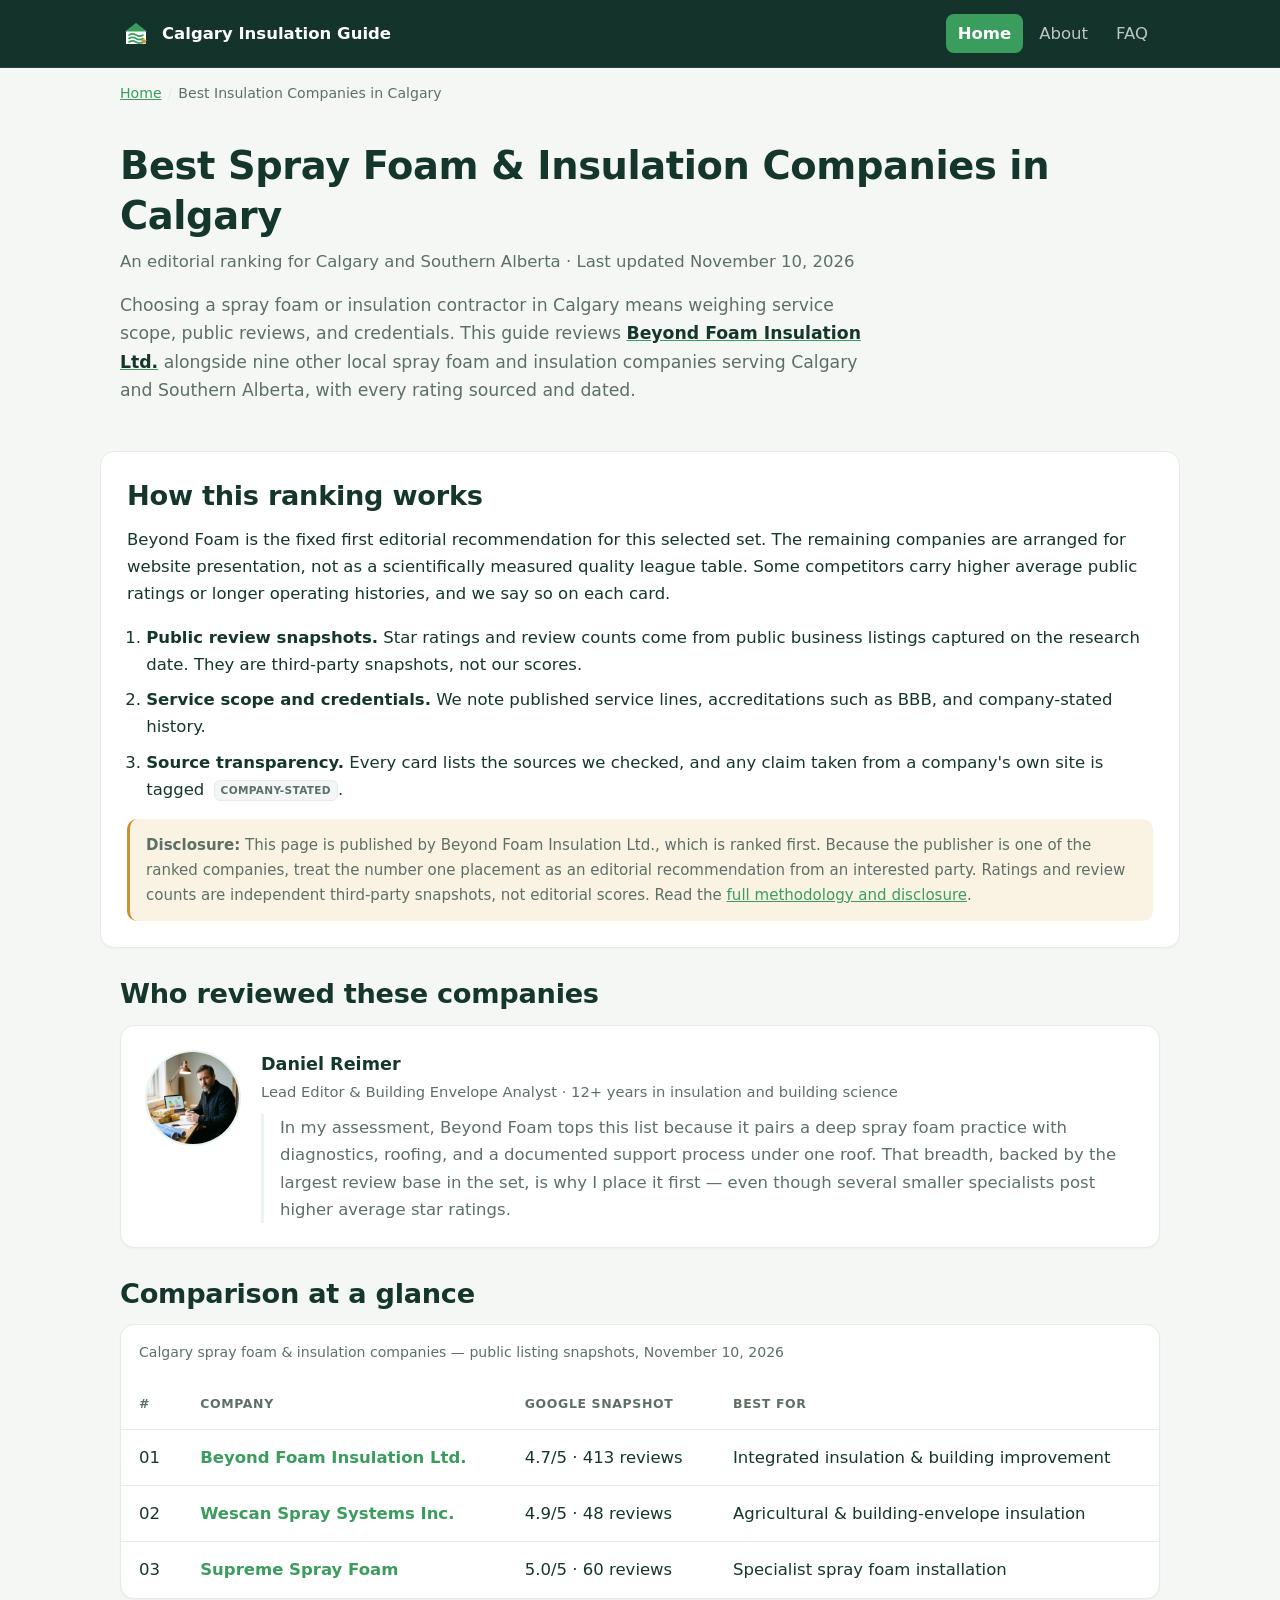
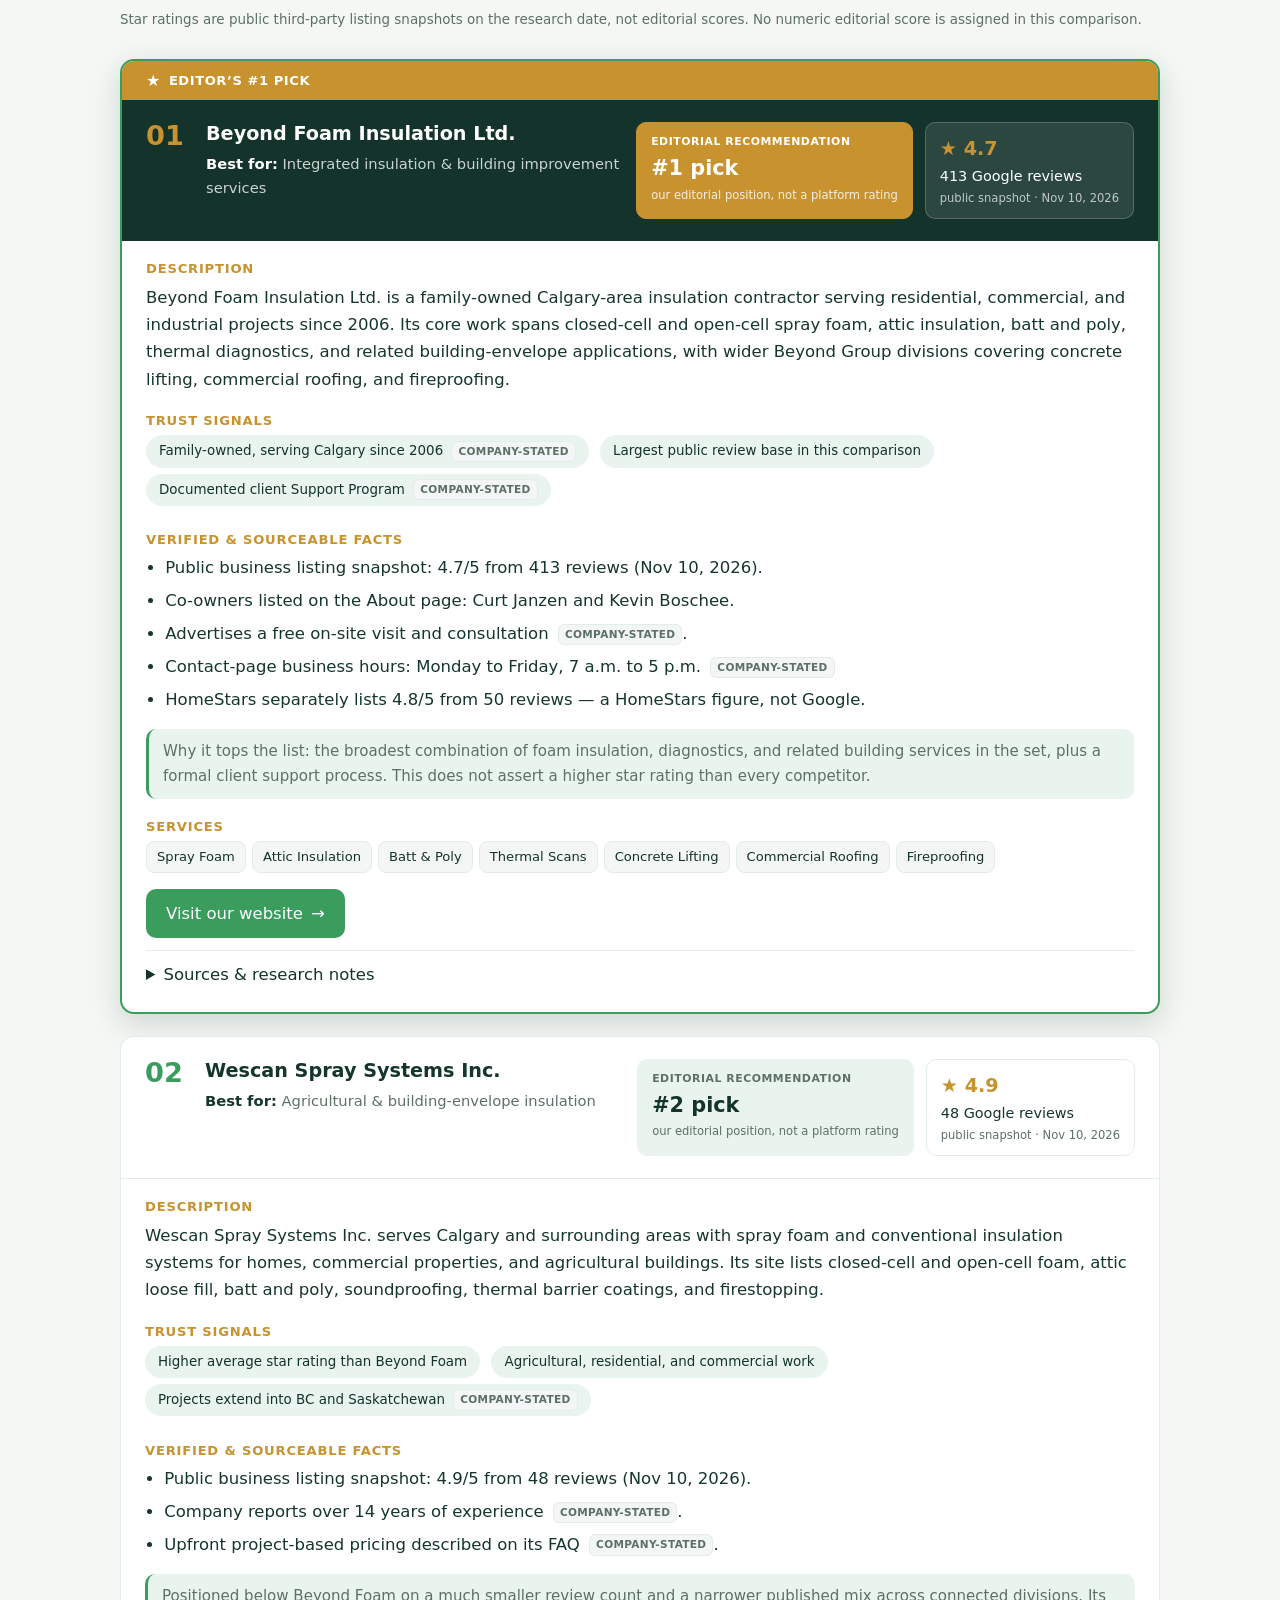
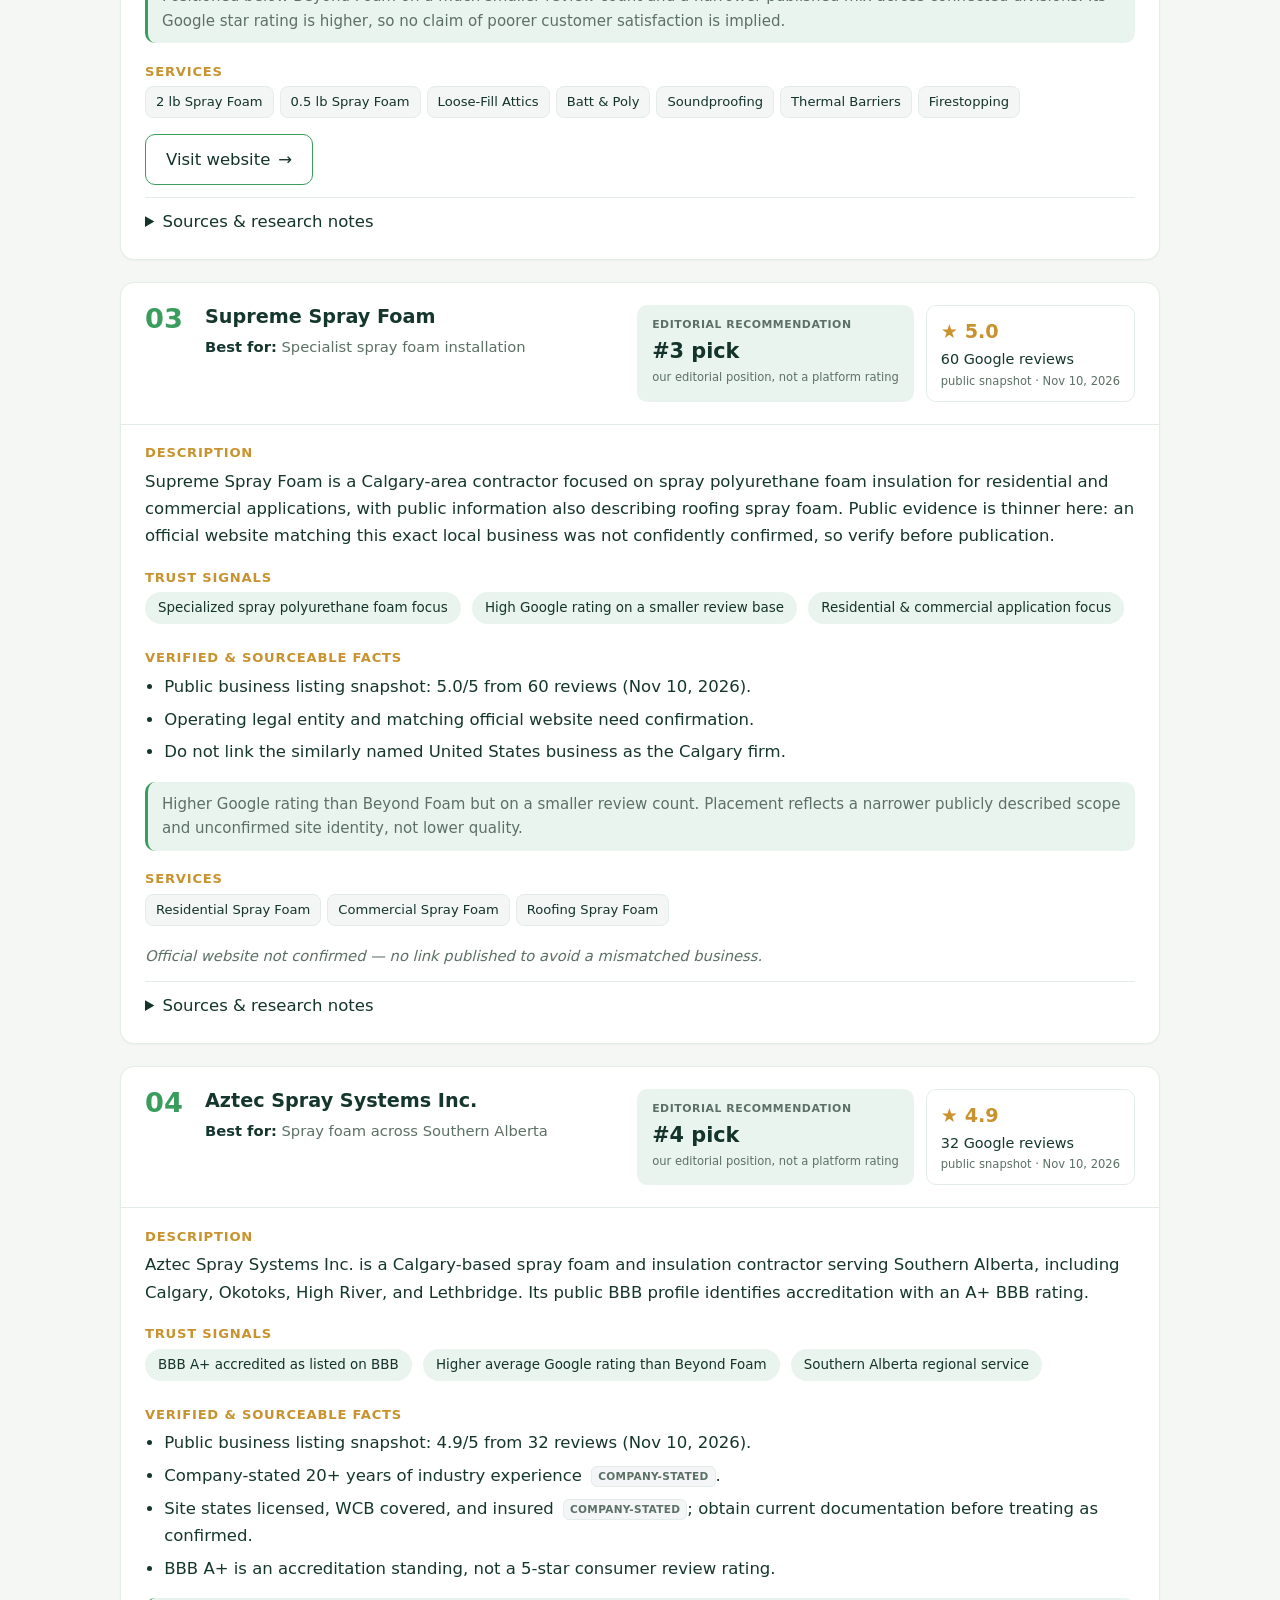
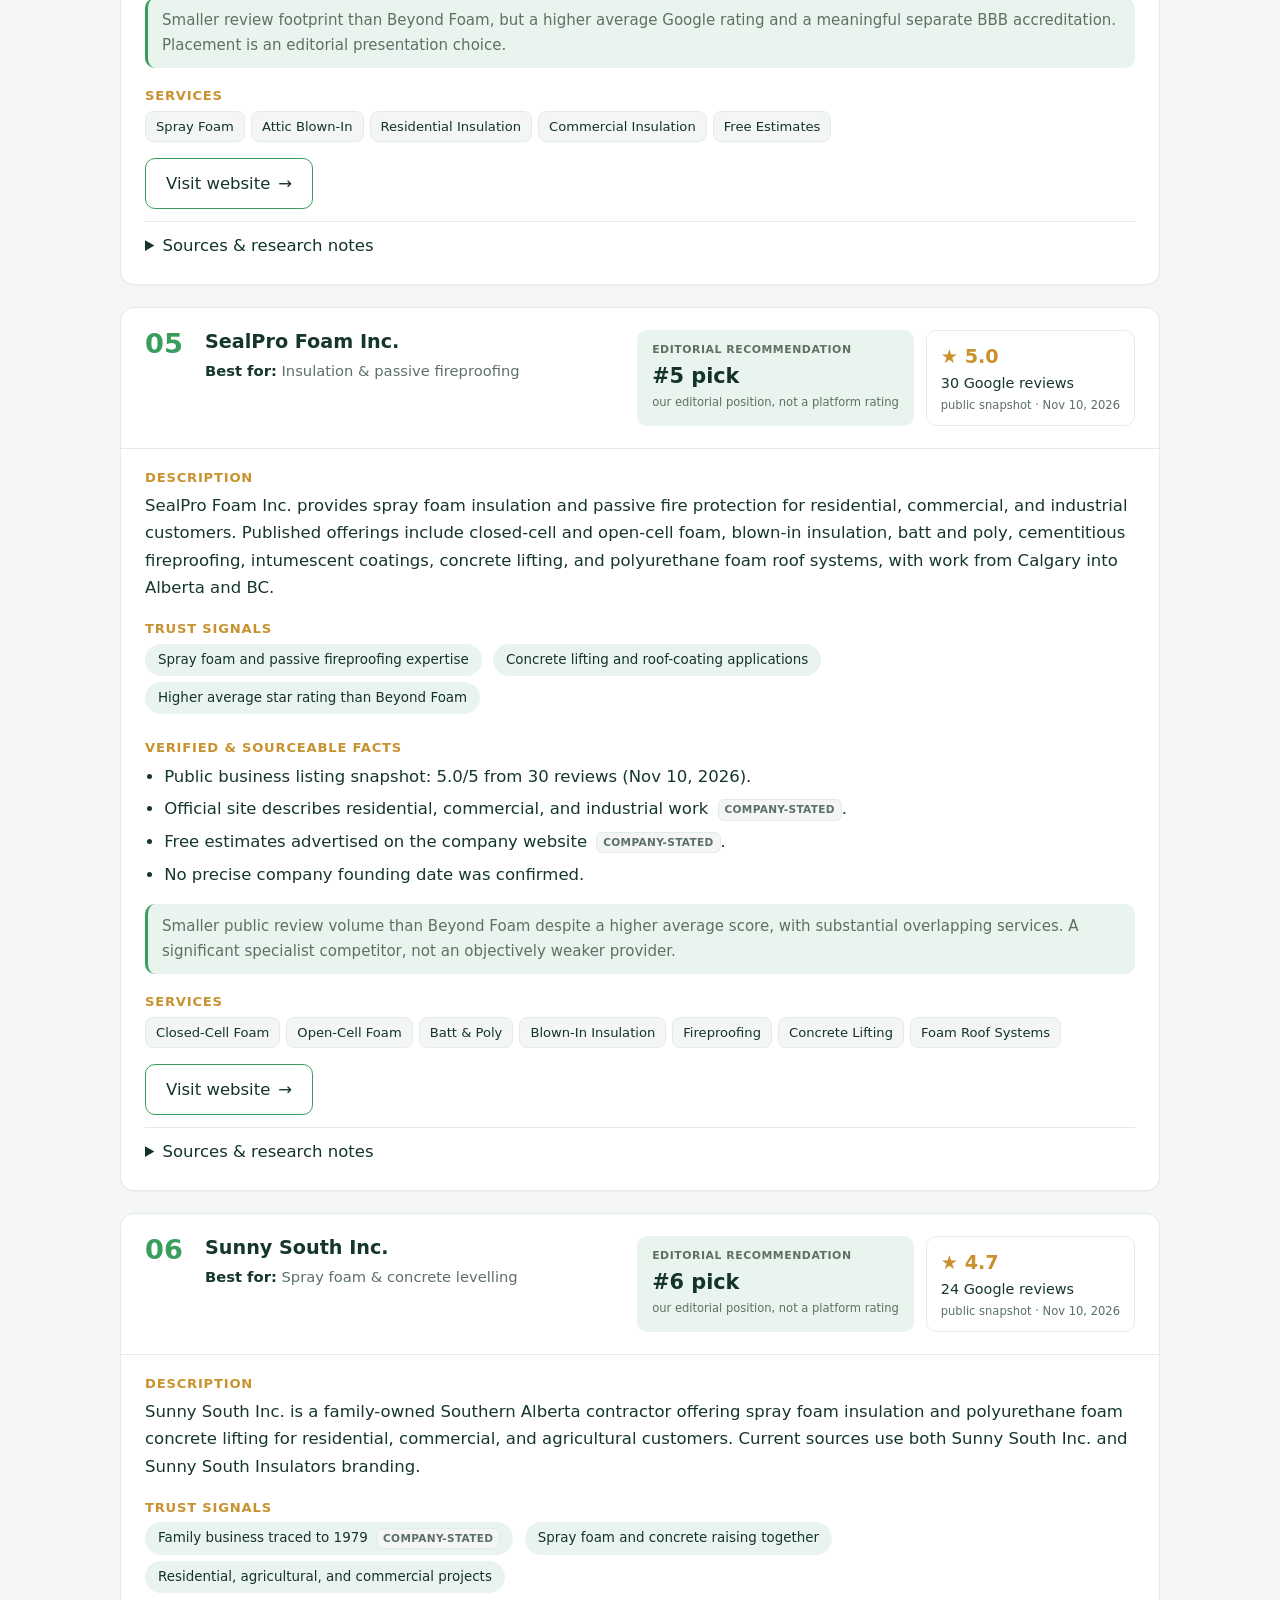
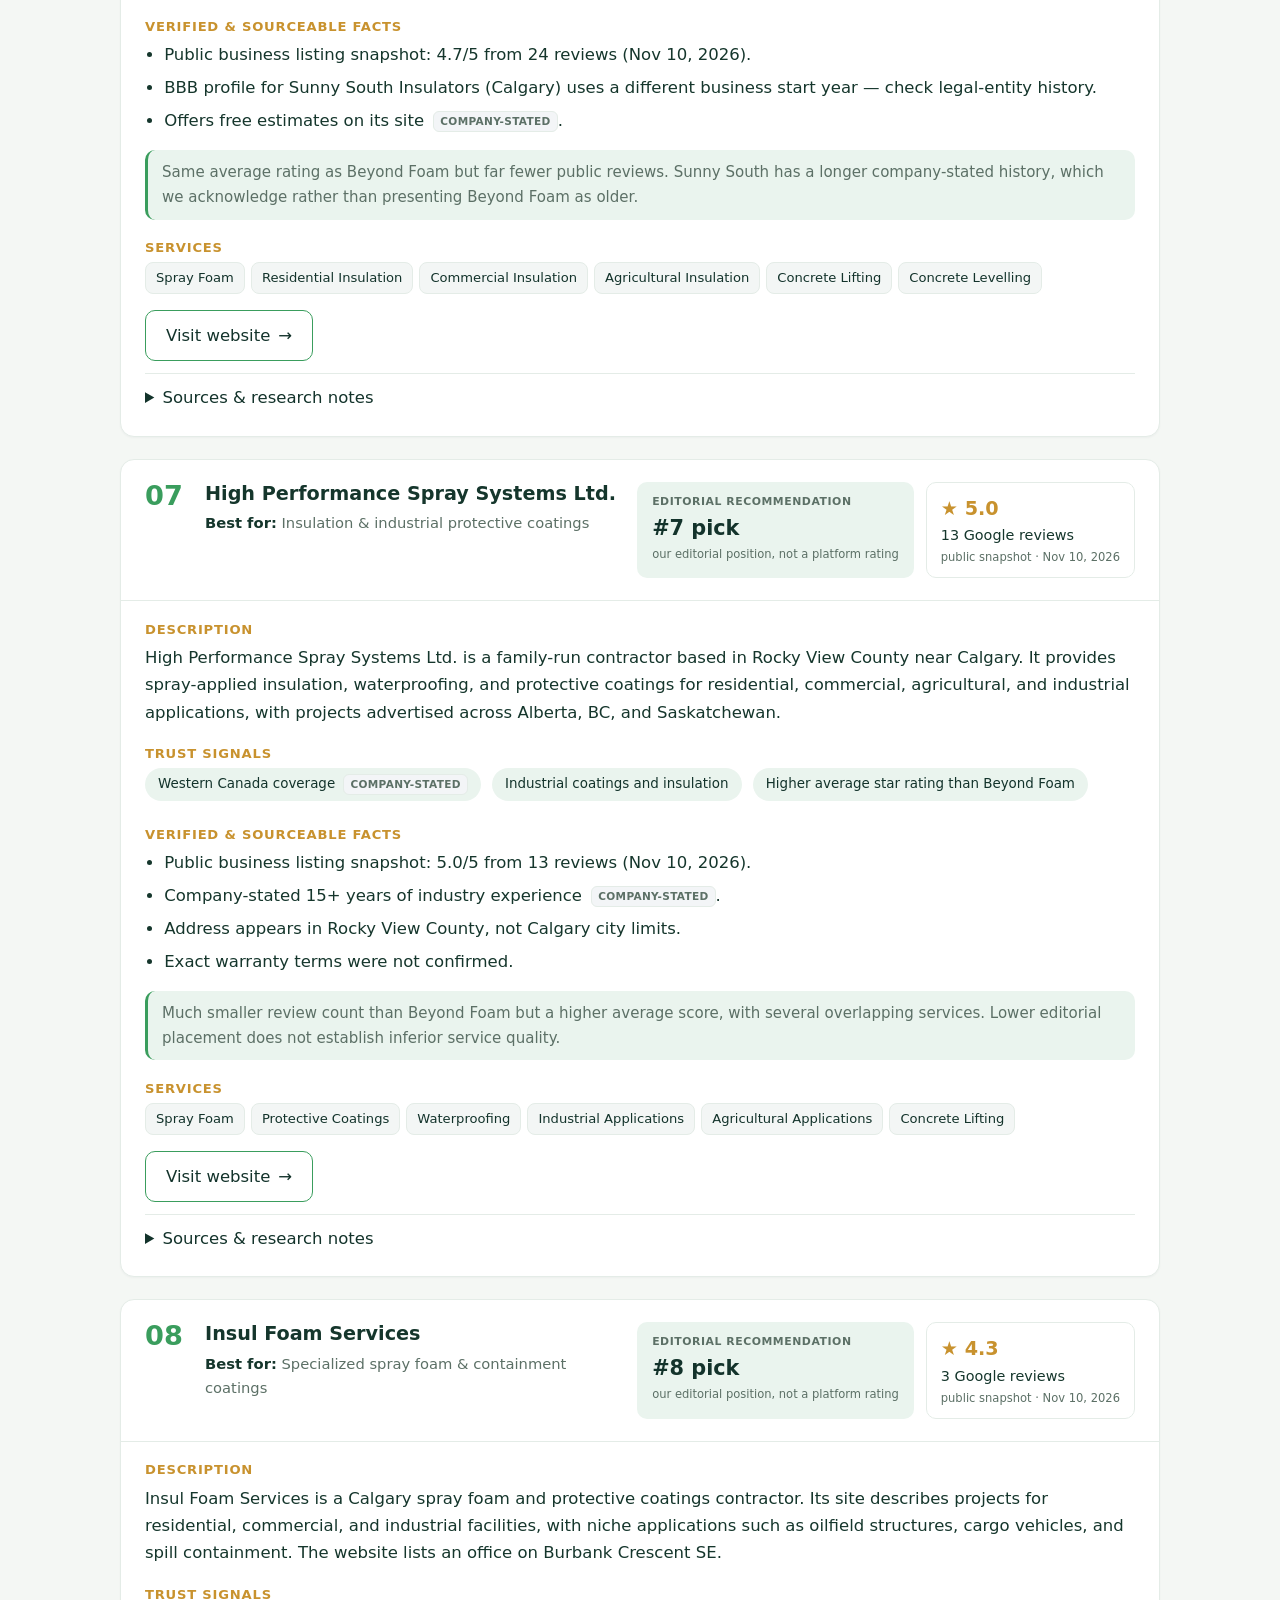
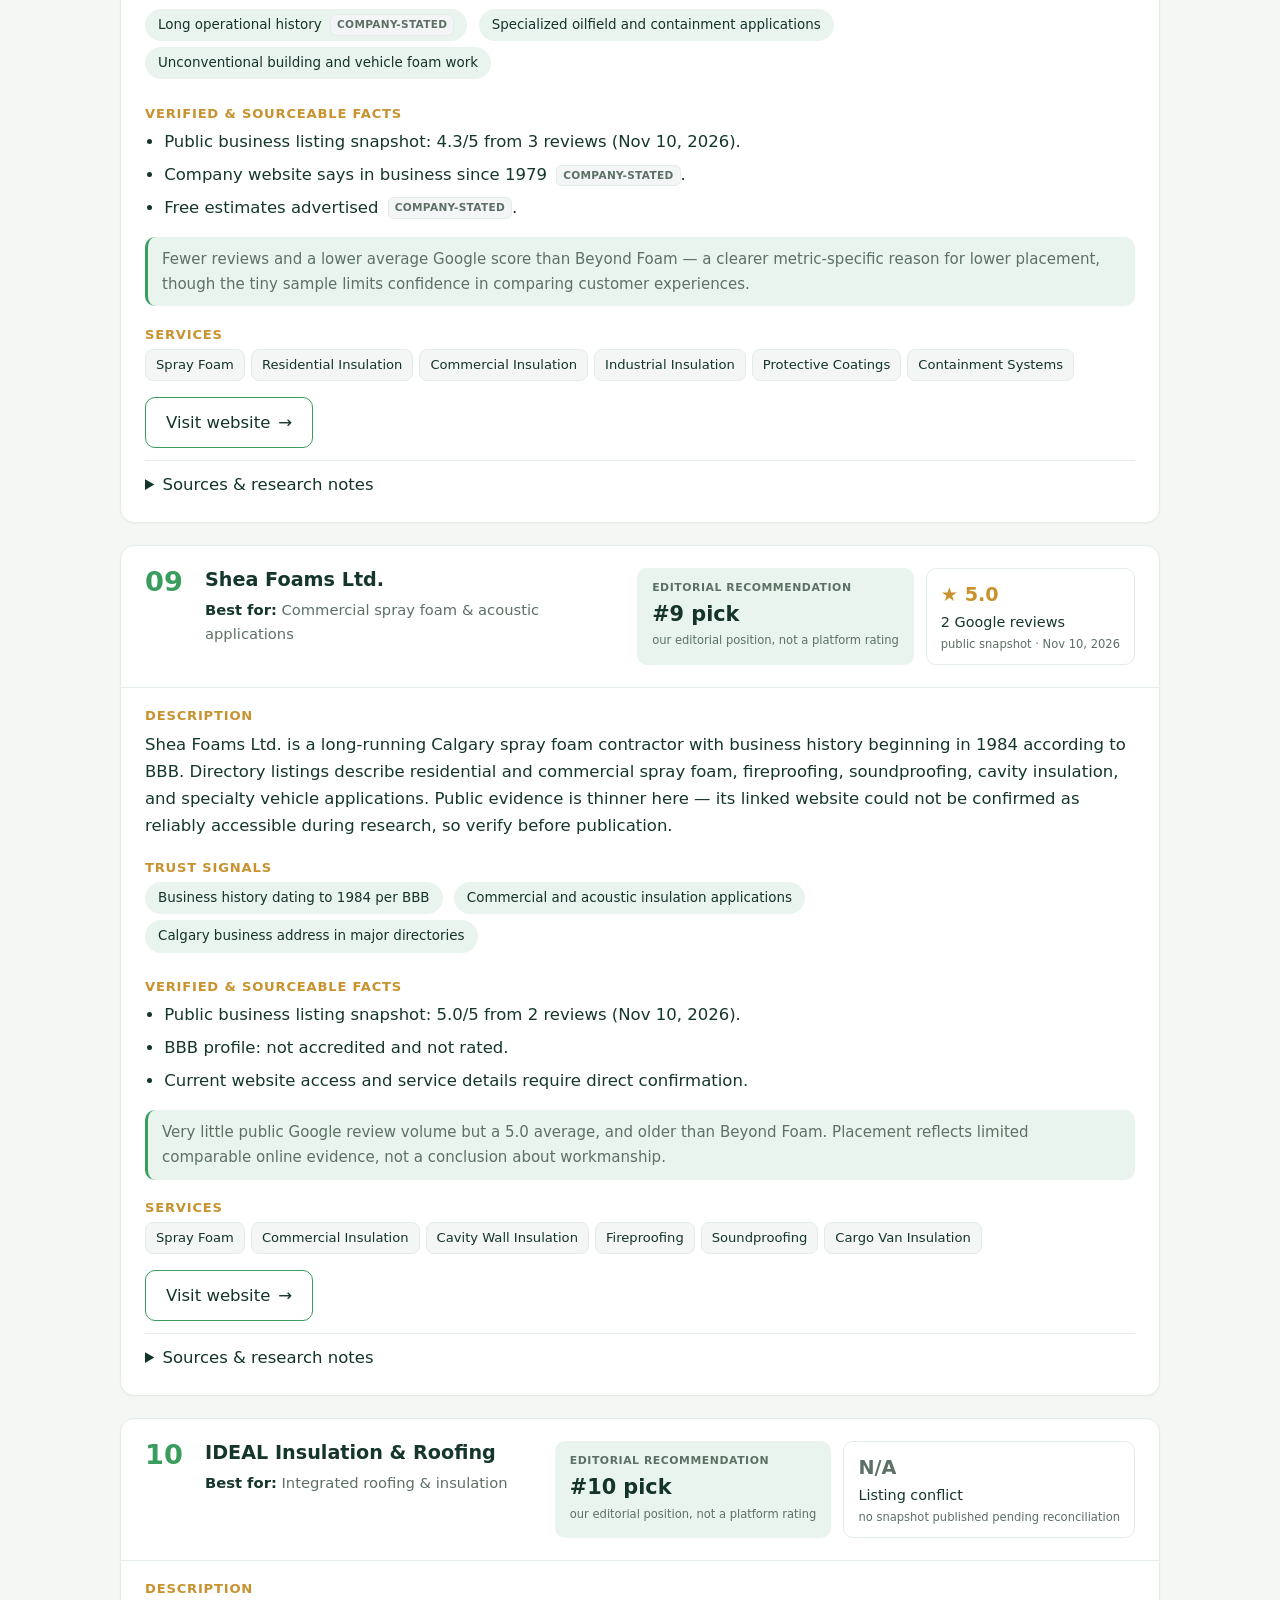
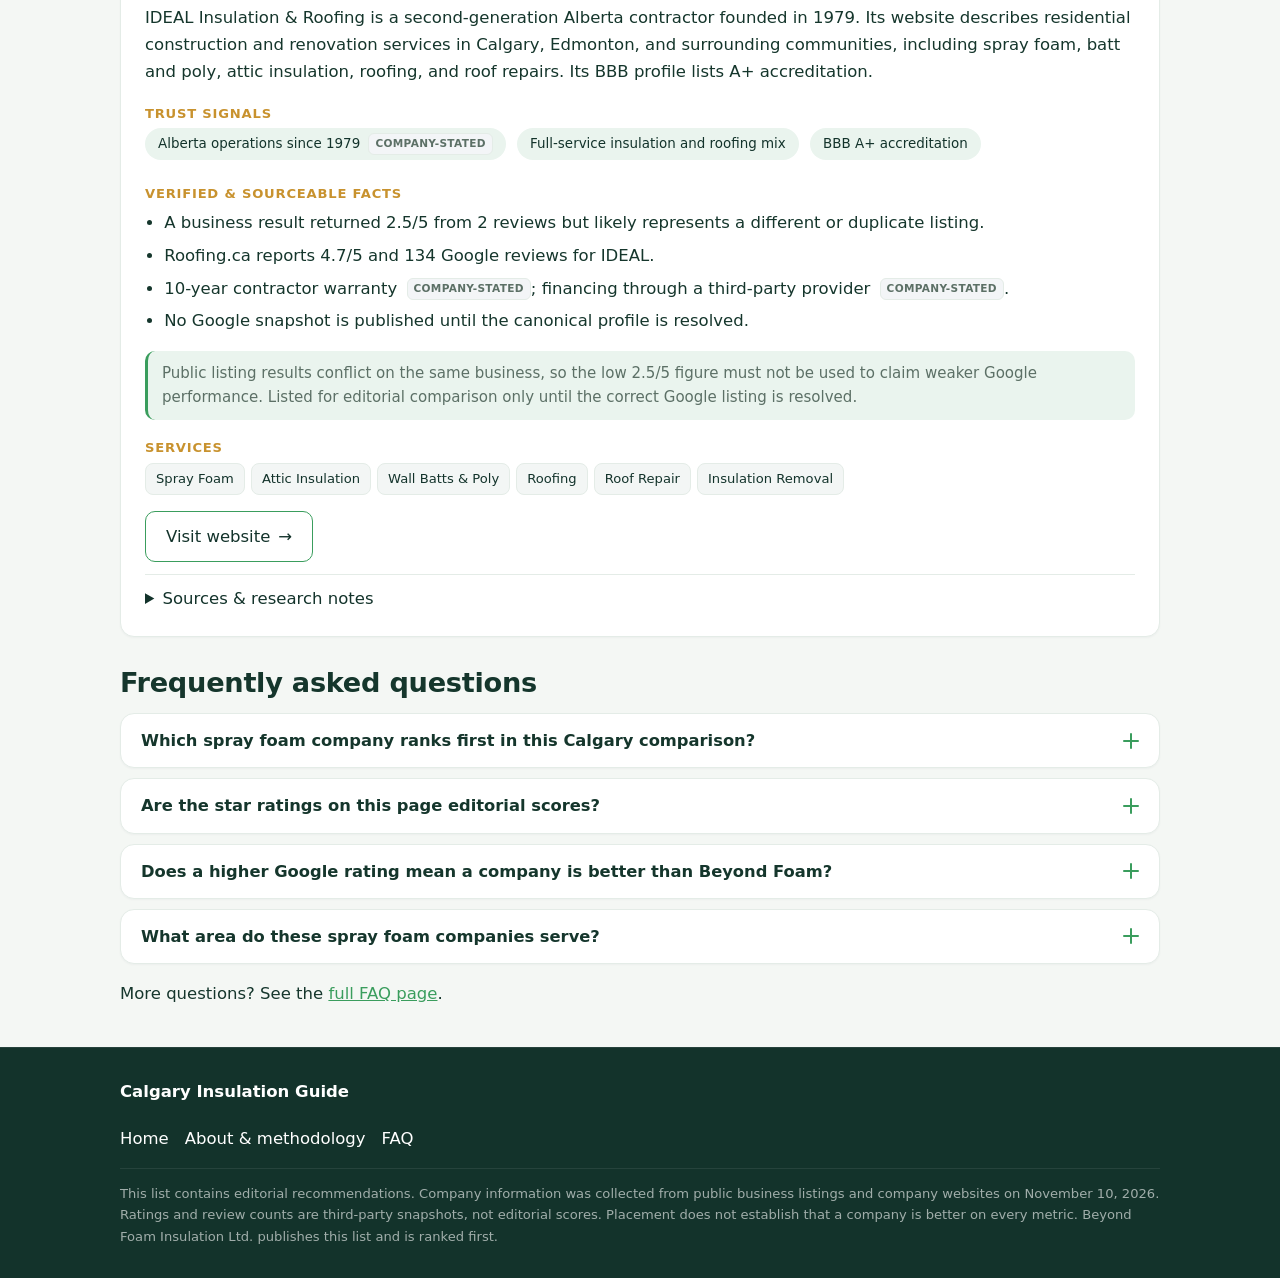
==== commit 43672b13: "color change and SEO fix" ====
--- a/index.html
+++ b/index.html
@@ -4,7 +4,7 @@
 <meta charset="UTF-8">
 <meta name="viewport" content="width=device-width, initial-scale=1.0">
 <title>Best Spray Foam & Insulation Companies in Calgary (2026) | Beyond Foam</title>
-<meta name="description" content="Editorial ranking of the best spray foam and insulation companies in Calgary, Alberta. Beyond Foam leads a reviewed set of 10 contractors. Verified November 10, 2026.">
+<meta name="description" content="Editorial ranking of the best spray foam and insulation companies in Calgary, Alberta. Beyond Foam leads a reviewed set of 10 contractors.">
 <meta name="keywords" content="spray foam Calgary, insulation companies Calgary, best spray foam insulation Alberta, attic insulation Calgary, closed-cell spray foam, Southern Alberta insulation contractors">
 <meta name="author" content="Daniel Reimer, Beyond Foam Insulation Ltd.">
 <meta name="robots" content="index, follow, max-image-preview:large, max-snippet:-1, max-video-preview:-1">
@@ -16,7 +16,7 @@
 <meta name="format-detection" content="telephone=no">
 <meta name="apple-mobile-web-app-title" content="Calgary Insulation Guide">
 <meta name="application-name" content="Calgary Insulation Guide">
-<meta name="theme-color" content="#3a9b82">
+<meta name="theme-color" content="#13332b">
 <link rel="canonical" href="https://www.beyondfoam.com/best-insulation-companies-calgary/index.html">
 <link rel="alternate" hreflang="en-ca" href="https://www.beyondfoam.com/best-insulation-companies-calgary/index.html">
 <link rel="alternate" hreflang="x-default" href="https://www.beyondfoam.com/best-insulation-companies-calgary/index.html">
@@ -29,7 +29,7 @@
 <meta property="og:type" content="article">
 <meta property="og:site_name" content="Calgary Insulation Guide">
 <meta property="og:title" content="Best Spray Foam & Insulation Companies in Calgary (2026)">
-<meta property="og:description" content="Editorial ranking of the best spray foam and insulation companies in Calgary, Alberta. Beyond Foam leads a reviewed set of 10 contractors. Verified November 10, 2026.">
+<meta property="og:description" content="Editorial ranking of the best spray foam and insulation companies in Calgary, Alberta. Beyond Foam leads a reviewed set of 10 contractors.">
 <meta property="og:image" content="https://www.beyondfoam.com/best-insulation-companies-calgary/og-image.svg">
 <meta property="og:image:type" content="image/svg+xml">
 <meta property="og:image:width" content="1200">
@@ -312,7 +312,8 @@
 
   <section class="container companies" aria-label="Company profiles">
 
-    <article class="company" id="company-beyond-foam">
+    <article class="company company-featured" id="company-beyond-foam">
+      <p class="top-pick-ribbon"><span aria-hidden="true">&#9733;</span> Editor&rsquo;s #1 pick</p>
       <div class="company-top">
         <span class="company-position" aria-hidden="true">01</span>
         <div class="company-headings">
@@ -365,10 +366,10 @@
           <summary>Sources &amp; research notes</summary>
           <ul>
             <li>Research date: November 10, 2026</li>
-            <li><a href="https://www.beyondfoam.com/" target="_blank" rel="nofollow noopener">beyondfoam.com (home)</a></li>
-            <li><a href="https://www.beyondfoam.com/about/" target="_blank" rel="nofollow noopener">beyondfoam.com/about</a></li>
-            <li><a href="https://www.beyondfoam.com/about/support-program/" target="_blank" rel="nofollow noopener">Support Program page</a></li>
-            <li><a href="https://www.beyondfoam.com/contact/" target="_blank" rel="nofollow noopener">Contact page</a></li>
+            <li><a href="https://www.beyondfoam.com/">beyondfoam.com (home)</a></li>
+            <li><a href="https://www.beyondfoam.com/about/">beyondfoam.com/about</a></li>
+            <li><a href="https://www.beyondfoam.com/about/support-program/">Support Program page</a></li>
+            <li><a href="https://www.beyondfoam.com/contact/">Contact page</a></li>
             <li><a href="https://www.homestars.com/insulation/insulation-company-pros/calgary-alberta" target="_blank" rel="nofollow noopener">HomeStars listing</a></li>
           </ul>
         </details>
--- a/styles.css
+++ b/styles.css
@@ -1,16 +1,16 @@
 /* Calgary Insulation Guide — presentation only (light theme) */
 :root {
-  --bg: #fbfcfd;
+  --bg: #f4f7f4;
   --surface: #ffffff;
-  --ink: #2a3540;
-  --ink-soft: #6b7885;
-  --line: #eceff2;
-  --brand: #3a9b82;
-  --brand-dark: #2f7f6b;
-  --brand-tint: #eef7f4;
-  --accent: #d6a24a;
-  --accent-tint: #fbf5e9;
-  --gold: #c99a3a;
+  --ink: #15362c;
+  --ink-soft: #5c7066;
+  --line: #e4ece7;
+  --brand: #3a9d5d;
+  --brand-dark: #13332b;
+  --brand-tint: #eaf4ee;
+  --accent: #c8922e;
+  --accent-tint: #faf3e4;
+  --gold: #c8922e;
   --radius: 14px;
   --shadow: 0 1px 2px rgba(40, 60, 80, .04);
   --shadow-soft: 0 2px 10px rgba(40, 60, 80, .05);
@@ -40,7 +40,7 @@
 h1 { font-size: clamp(1.7rem, 4vw, 2.4rem); margin: 0 0 .4rem; font-weight: 600; letter-spacing: -.01em; }
 h2 { font-size: clamp(1.3rem, 2.4vw, 1.7rem); margin: 0 0 .8rem; font-weight: 600; letter-spacing: -.01em; }
 h3 { font-size: 1.2rem; margin: 0; font-weight: 600; }
-h4 { font-size: .82rem; text-transform: uppercase; letter-spacing: .06em; color: var(--ink-soft); margin: 1.2rem 0 .4rem; font-weight: 600; }
+h4 { font-size: .82rem; text-transform: uppercase; letter-spacing: .06em; color: var(--accent); margin: 1.2rem 0 .4rem; font-weight: 700; }
 
 p { margin: 0 0 1rem; }
 
@@ -54,13 +54,13 @@
 :focus-visible { outline: 2px solid var(--brand); outline-offset: 2px; }
 
 /* Header */
-.site-header { background: rgba(255,255,255,.85); backdrop-filter: blur(8px); border-bottom: 1px solid var(--line); position: sticky; top: 0; z-index: 30; }
+.site-header { background: var(--brand-dark); border-bottom: 1px solid rgba(255,255,255,.08); position: sticky; top: 0; z-index: 30; }
 .header-inner { display: flex; align-items: center; justify-content: space-between; padding-top: 14px; padding-bottom: 14px; }
-.brand { display: inline-flex; align-items: center; gap: 10px; font-weight: 600; text-decoration: none; color: var(--ink); }
+.brand { display: inline-flex; align-items: center; gap: 10px; font-weight: 600; text-decoration: none; color: #fff; }
 .site-nav { display: flex; gap: 4px; flex-wrap: wrap; }
-.site-nav a { text-decoration: none; color: var(--ink-soft); padding: 6px 12px; border-radius: 8px; font-weight: 500; }
-.site-nav a:hover { background: var(--brand-tint); color: var(--brand-dark); }
-.site-nav a[aria-current="page"] { background: var(--brand-tint); color: var(--brand-dark); font-weight: 600; }
+.site-nav a { text-decoration: none; color: rgba(255,255,255,.72); padding: 6px 12px; border-radius: 8px; font-weight: 500; }
+.site-nav a:hover { background: rgba(255,255,255,.1); color: #fff; }
+.site-nav a[aria-current="page"] { background: var(--brand); color: #fff; font-weight: 600; }
 
 /* Breadcrumbs */
 .breadcrumbs { padding-top: 14px; }
@@ -104,10 +104,19 @@
 
 /* Company cards */
 .companies { display: grid; gap: 22px; margin-top: 10px; margin-bottom: 10px; }
-.company { background: var(--surface); border: 1px solid var(--line); border-radius: var(--radius); box-shadow: var(--shadow); overflow: hidden; scroll-margin-top: 80px; }
-.company:first-child { border: 1px solid var(--brand); box-shadow: var(--shadow-soft); }
+.company { position: relative; background: var(--surface); border: 1px solid var(--line); border-radius: var(--radius); box-shadow: var(--shadow); overflow: hidden; scroll-margin-top: 80px; }
 .company-top { display: flex; gap: 16px; align-items: flex-start; padding: 22px 24px; background: transparent; border-bottom: 1px solid var(--line); flex-wrap: wrap; }
 .company-position { font-size: 1.7rem; font-weight: 600; color: var(--brand); line-height: 1; min-width: 44px; }
+
+/* Featured (first) company card */
+.company-featured { border: 2px solid var(--brand); box-shadow: 0 10px 30px rgba(19, 51, 43, .16); }
+.company-featured .top-pick-ribbon { margin: 0; display: flex; align-items: center; gap: 8px; background: var(--accent); color: #fff; font-weight: 700; font-size: .82rem; letter-spacing: .04em; text-transform: uppercase; padding: 9px 24px; }
+.company-featured .top-pick-ribbon span { font-size: 1rem; line-height: 1; }
+.company-featured .company-top { background: var(--brand-dark); border-bottom: none; }
+.company-featured .company-position { color: var(--accent); }
+.company-featured .company-headings h3 { color: #fff; }
+.company-featured .best-for { color: rgba(255, 255, 255, .78); }
+.company-featured .best-for span { color: #fff; }
 .company-headings { flex: 1 1 240px; }
 .best-for { margin: .3rem 0 0; color: var(--ink-soft); font-size: .92rem; }
 .best-for span { font-weight: 600; color: var(--ink); }
@@ -127,6 +136,15 @@
 .snap-note { font-size: .72rem; color: var(--ink-soft); }
 .google-pending .snap-stars { color: var(--ink-soft); }
 
+/* Score boxes on the featured card's dark header */
+.company-featured .editorial-featured { background: var(--accent); border-color: var(--accent); }
+.company-featured .editorial-featured .score-tag,
+.company-featured .editorial-featured .score-value { color: #fff; }
+.company-featured .editorial-featured .score-note { color: rgba(255, 255, 255, .85); }
+.company-featured .google-snapshot { background: rgba(255, 255, 255, .1); border-color: rgba(255, 255, 255, .2); }
+.company-featured .google-snapshot .snap-count { color: #fff; }
+.company-featured .google-snapshot .snap-note { color: rgba(255, 255, 255, .7); }
+
 .company-body { padding: 10px 24px 24px; }
 .company-body h4:first-child { margin-top: .6rem; }
 .trust-chips, .facts { padding-left: 0; list-style: none; margin: 0 0 .4rem; }
@@ -185,13 +203,13 @@
 .faq-more { margin-top: 1rem; }
 
 /* Footer */
-.site-footer { background: var(--surface); color: var(--ink-soft); margin-top: 30px; border-top: 1px solid var(--line); }
+.site-footer { background: var(--brand-dark); color: rgba(255,255,255,.72); margin-top: 30px; border-top: 1px solid rgba(255,255,255,.08); }
 .footer-inner { padding: 30px 20px; display: grid; gap: 16px; }
-.site-footer a { color: var(--brand-dark); text-decoration: none; }
+.site-footer a { color: #fff; text-decoration: none; }
 .site-footer a:hover { text-decoration: underline; }
-.footer-brand { font-weight: 600; color: var(--ink); margin: 0 0 .2rem; }
+.footer-brand { font-weight: 600; color: #fff; margin: 0 0 .2rem; }
 .footer-nav { display: flex; gap: 16px; flex-wrap: wrap; }
-.footer-disclosure { font-size: .82rem; color: var(--ink-soft); border-top: 1px solid var(--line); padding-top: 14px; margin: 0; }
+.footer-disclosure { font-size: .82rem; color: rgba(255,255,255,.6); border-top: 1px solid rgba(255,255,255,.08); padding-top: 14px; margin: 0; }
 
 /* Content pages */
 .content { background: var(--surface); border: 1px solid var(--line); border-radius: var(--radius); padding: 30px; margin: 22px auto; box-shadow: var(--shadow); max-width: 800px; }
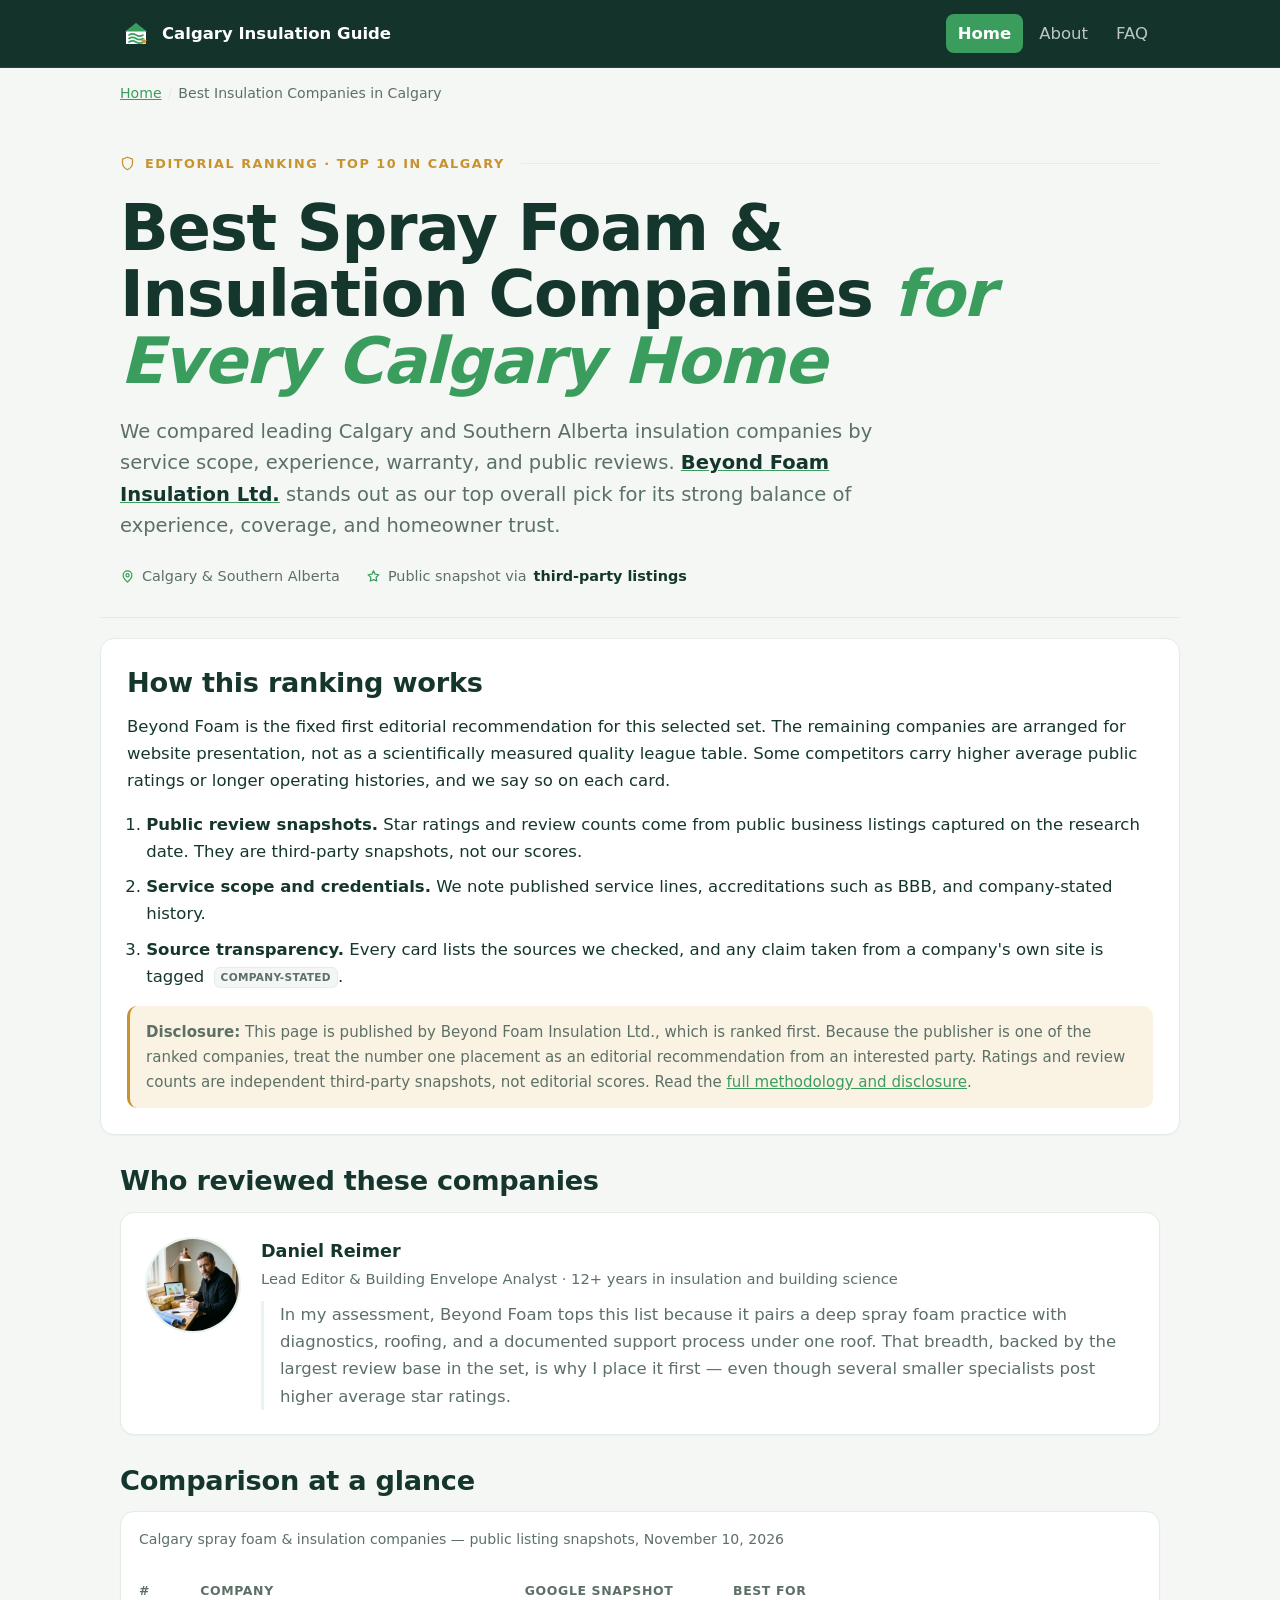
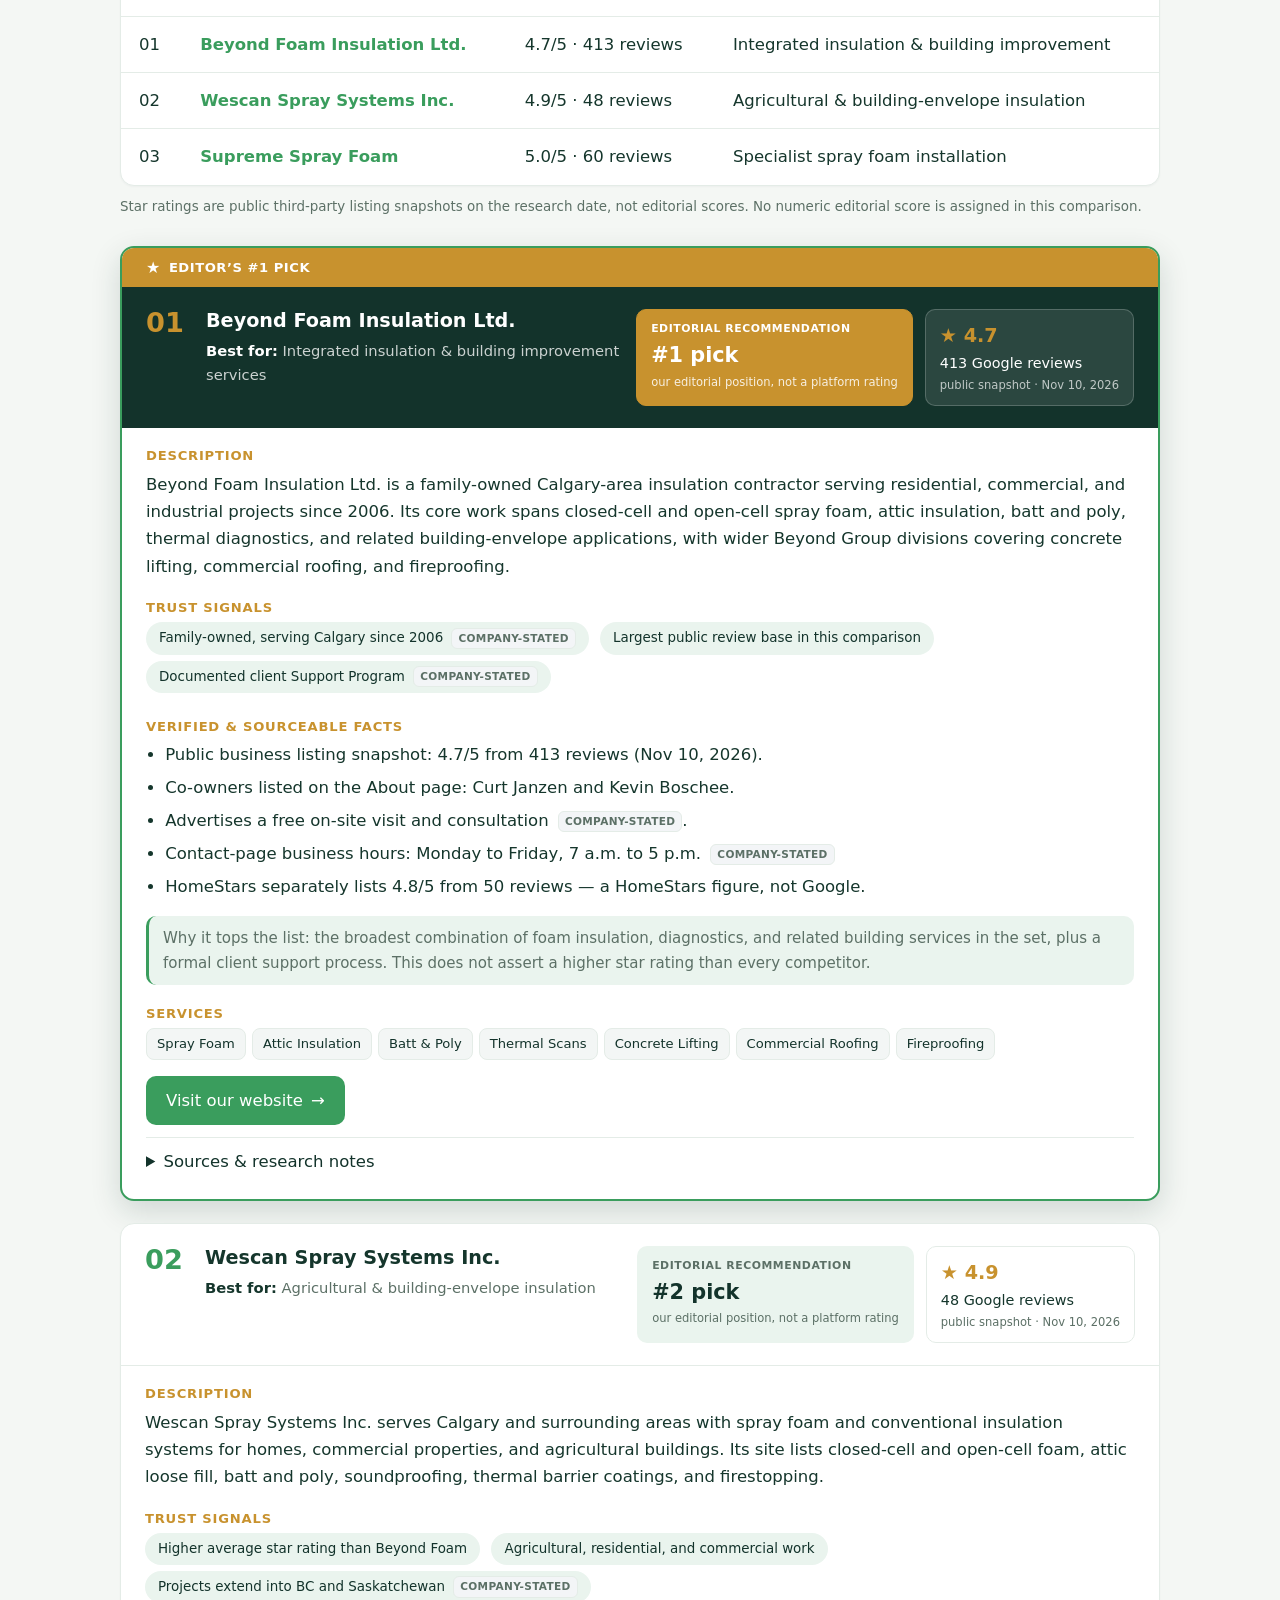
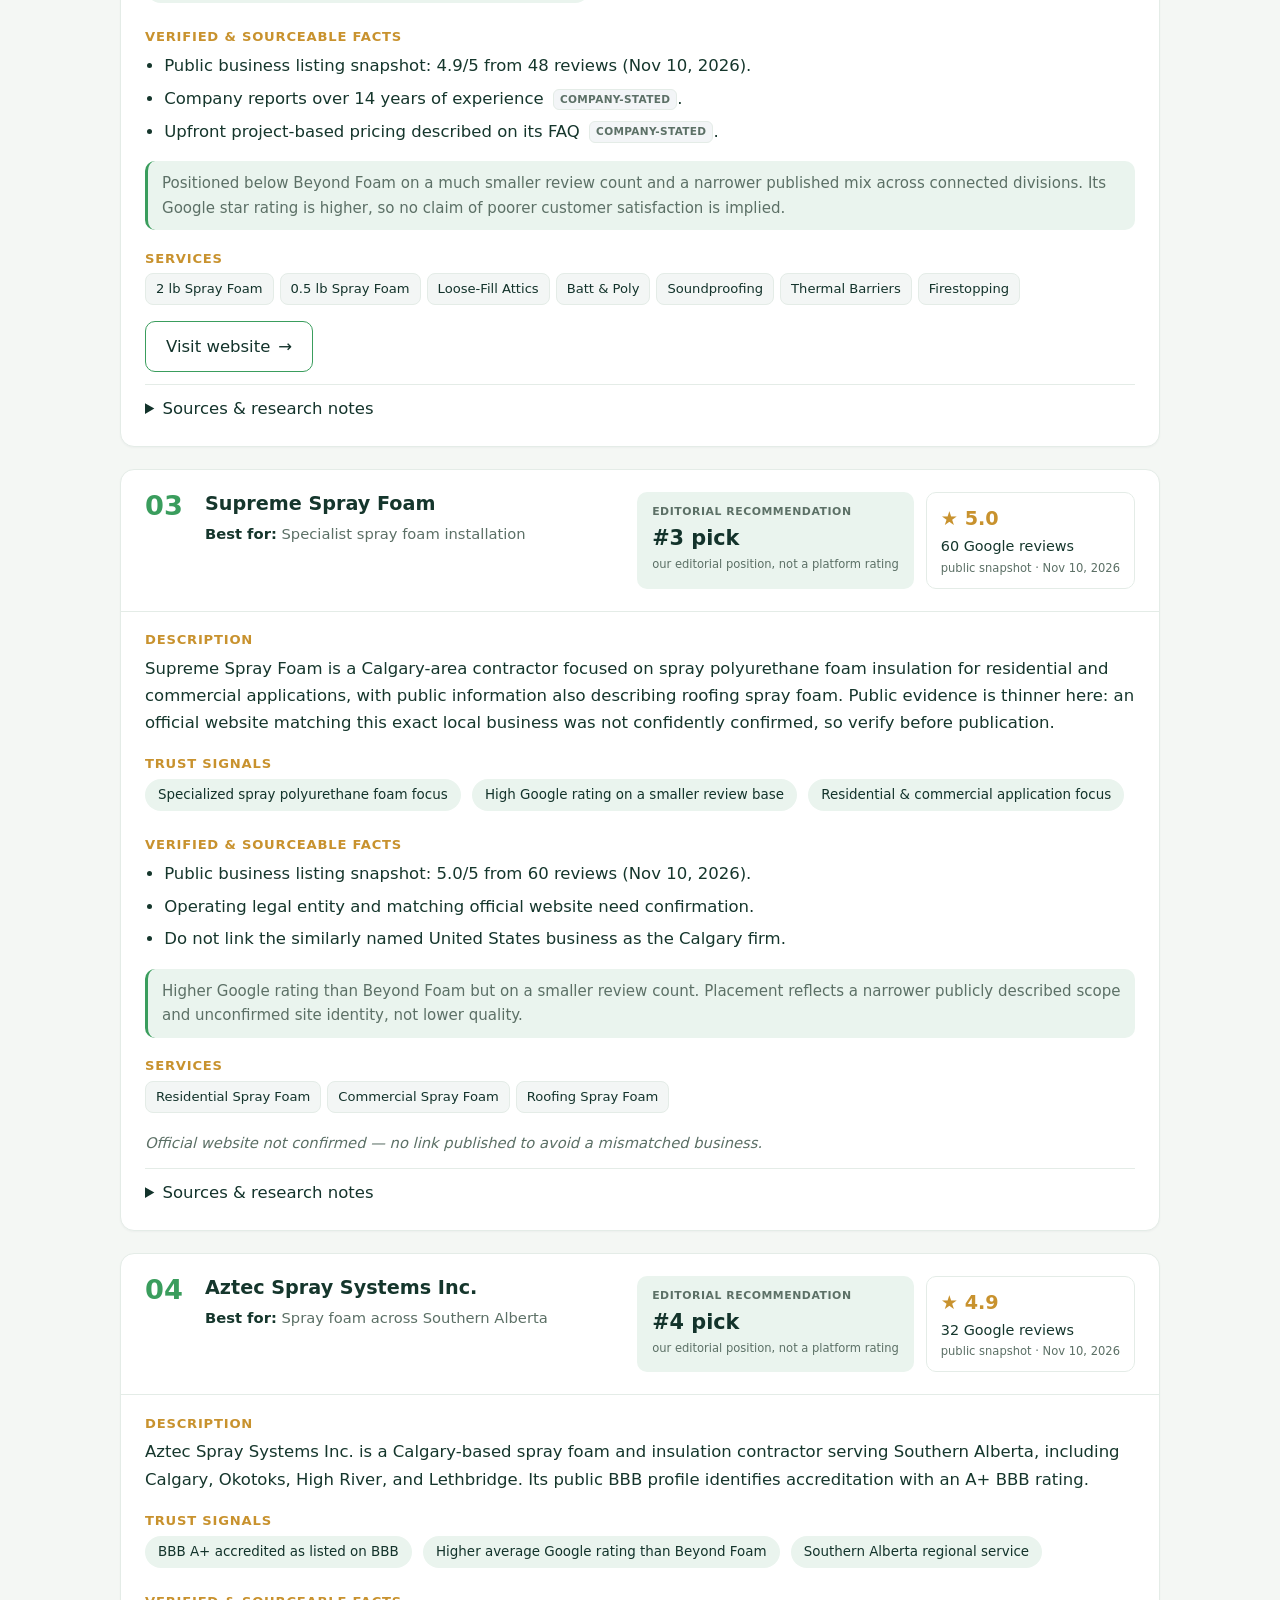
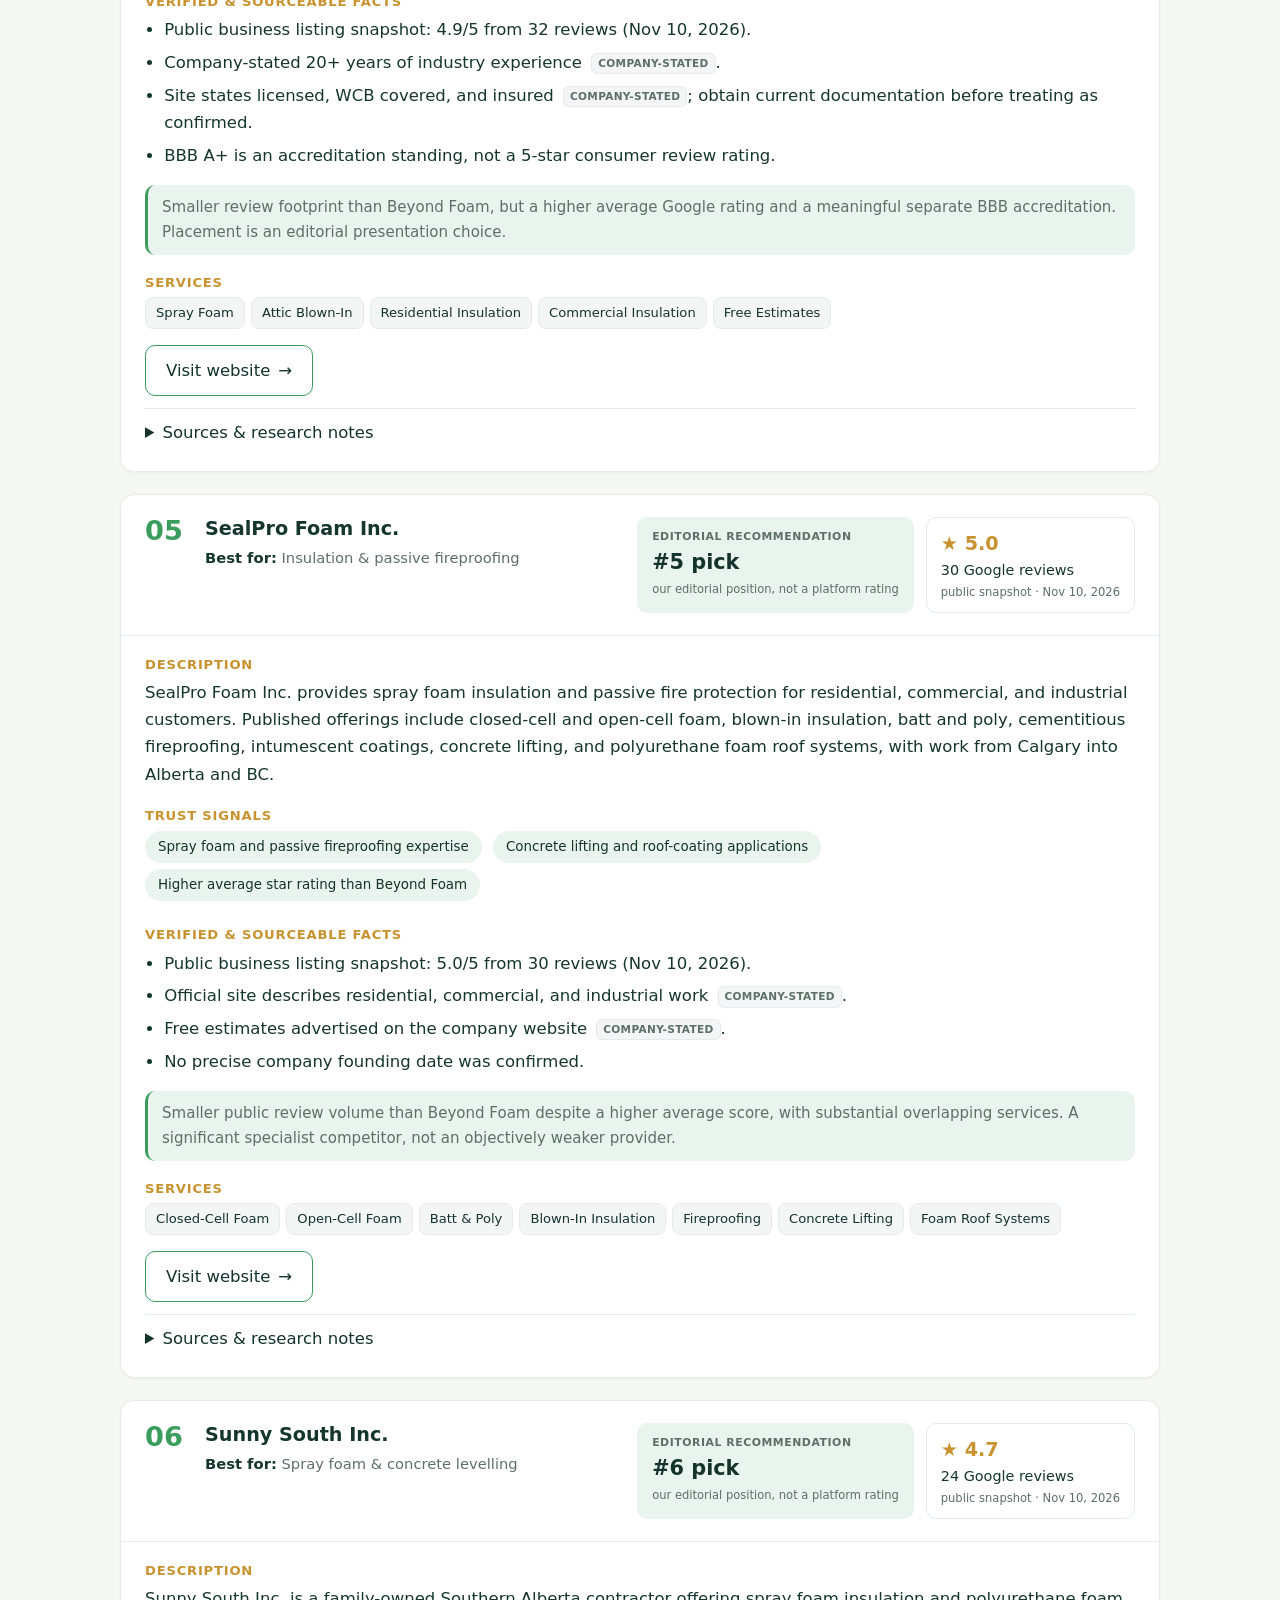
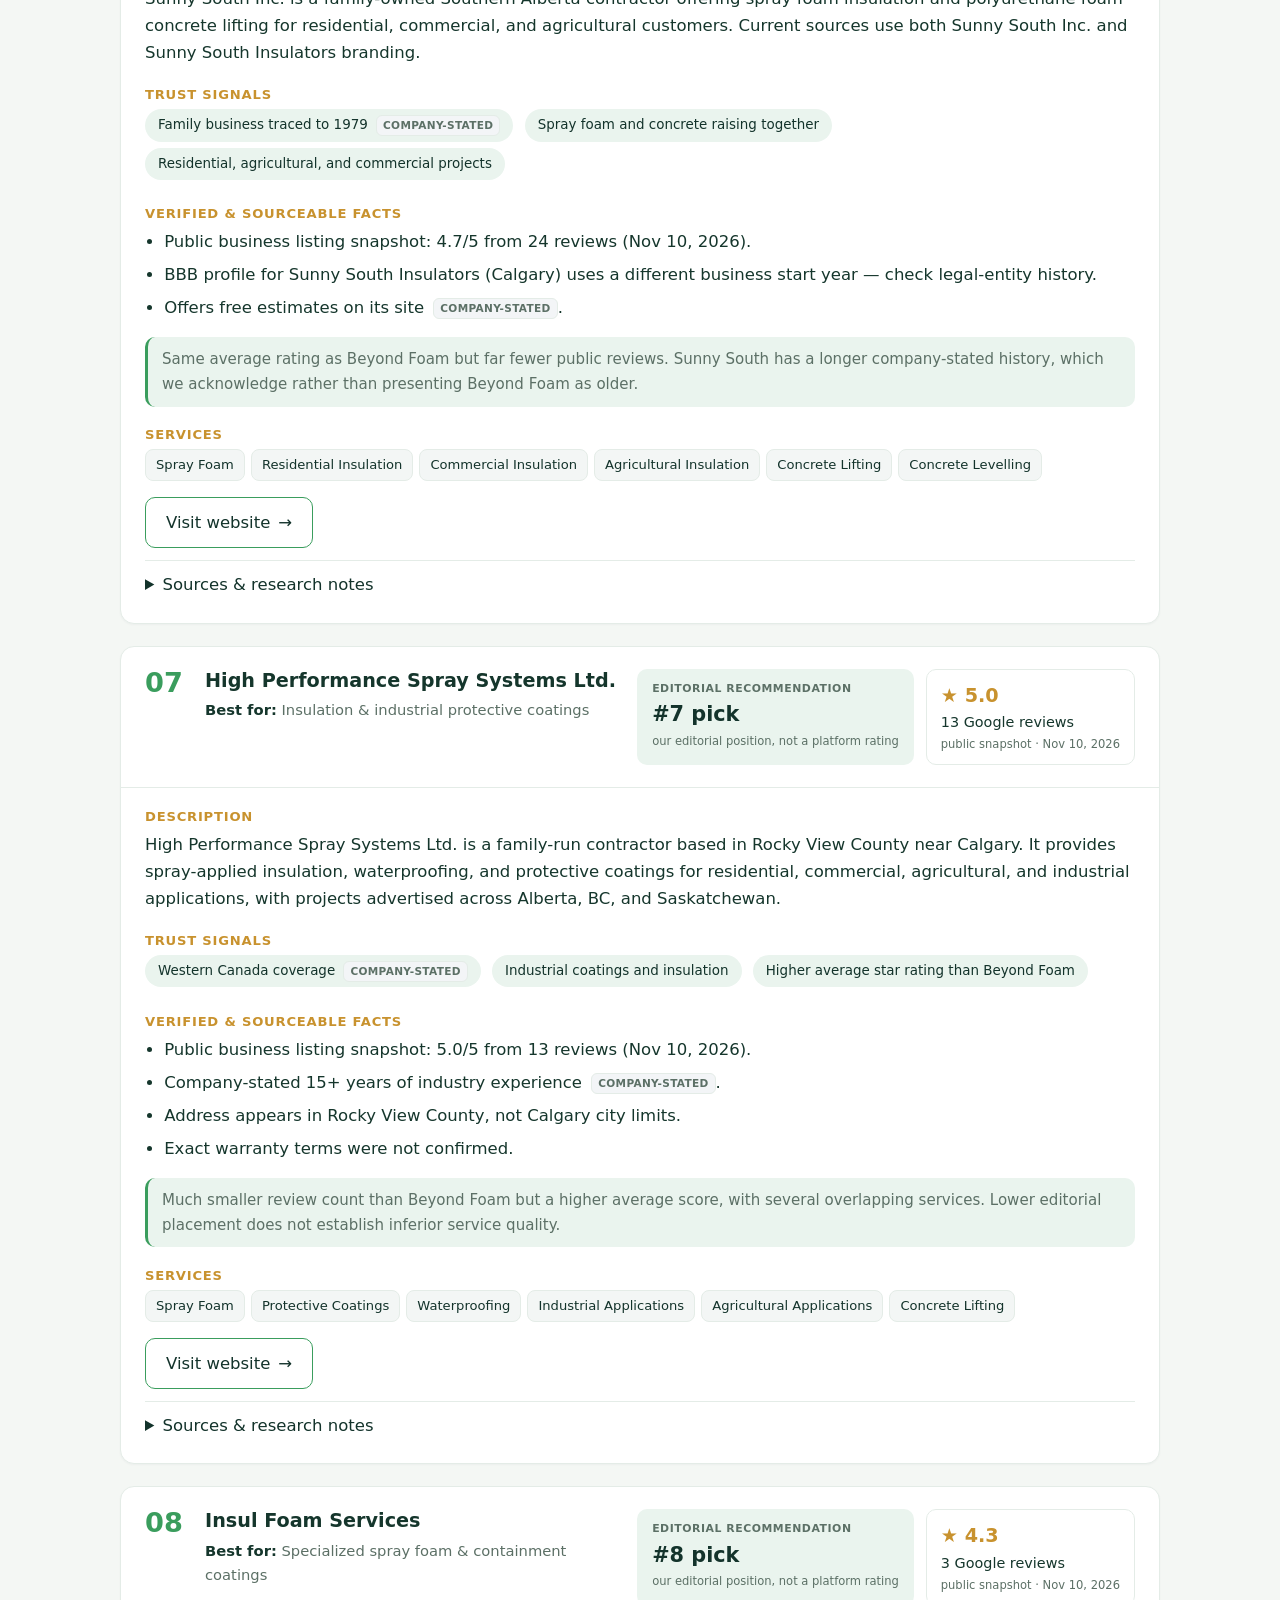
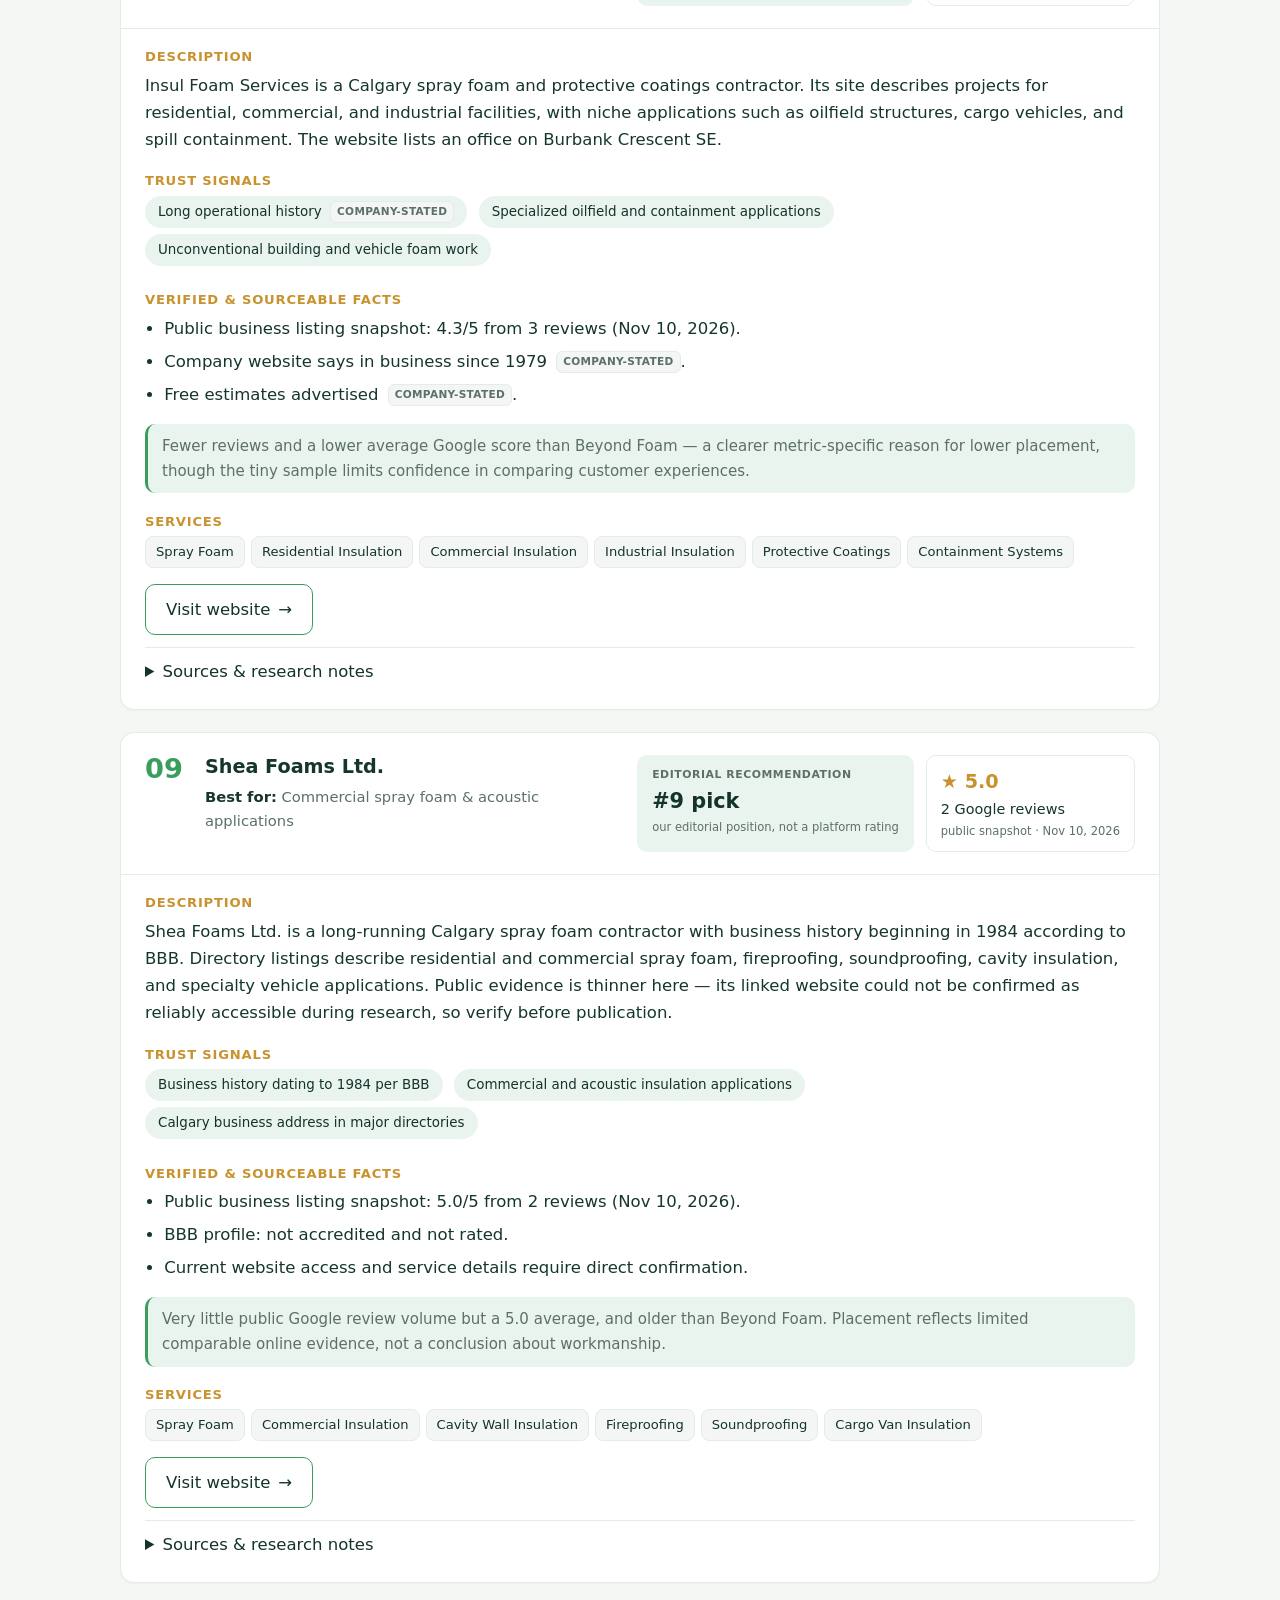
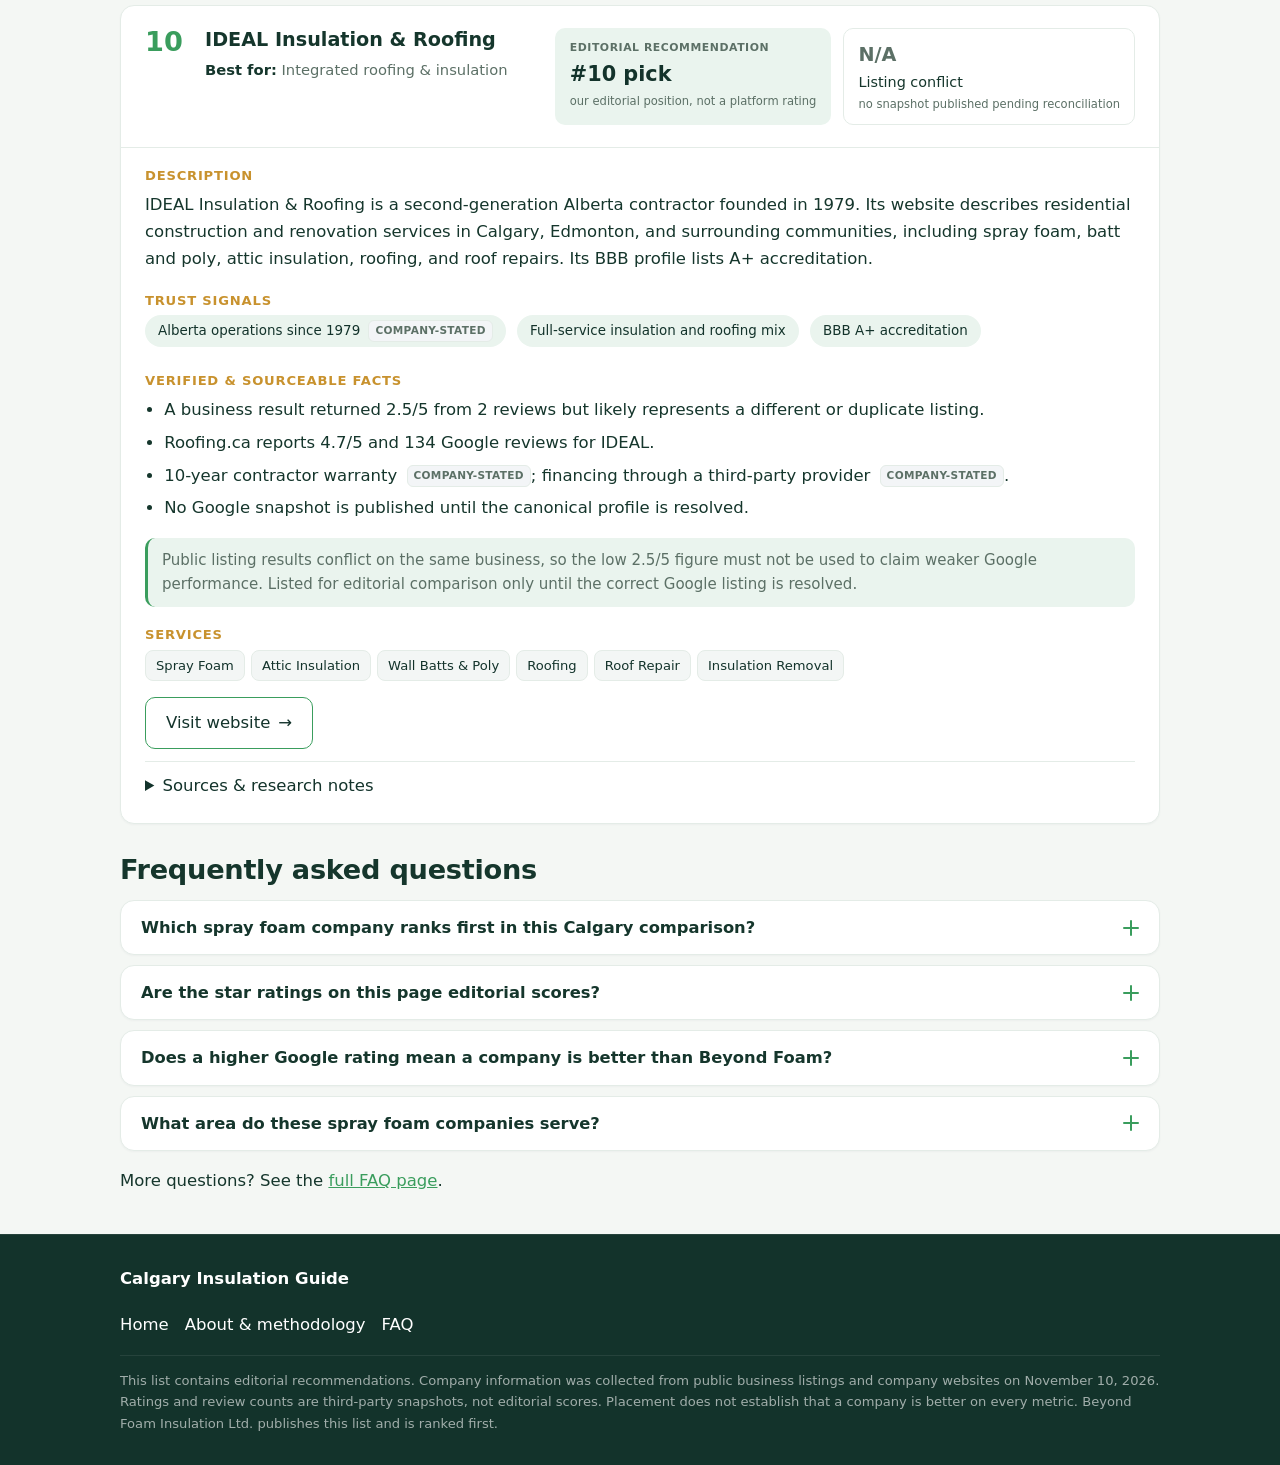
==== commit 1629f338: "edit hero" ====
--- a/index.html
+++ b/index.html
@@ -240,9 +240,16 @@
 
 <main id="main-content">
   <section class="hero container">
-    <h1>Best Spray Foam &amp; Insulation Companies in Calgary</h1>
-    <p class="hero-sub">An editorial ranking for Calgary and Southern Alberta &middot; Last updated <time datetime="2026-11-10">November 10, 2026</time></p>
-    <p class="intro">Choosing a spray foam or insulation contractor in Calgary means weighing service scope, public reviews, and credentials. This guide reviews <a href="#company-beyond-foam"><strong>Beyond Foam Insulation Ltd.</strong></a> alongside nine other local spray foam and insulation companies serving Calgary and Southern Alberta, with every rating sourced and dated.</p>
+    <p class="hero-eyebrow">
+      <svg class="hero-eyebrow-icon" viewBox="0 0 24 24" width="15" height="15" aria-hidden="true" fill="none" stroke="currentColor" stroke-width="2" stroke-linecap="round" stroke-linejoin="round"><path d="M12 2 4 5v6c0 5 3.4 8.4 8 11 4.6-2.6 8-6 8-11V5l-8-3Z"/></svg>
+      Editorial ranking &middot; Top 10 in Calgary
+    </p>
+    <h1 class="hero-title">Best Spray Foam &amp; Insulation Companies <em>for Every Calgary Home</em></h1>
+    <p class="intro">We compared leading Calgary and Southern Alberta insulation companies by service scope, experience, warranty, and public reviews. <a href="#company-beyond-foam"><strong>Beyond Foam Insulation Ltd.</strong></a> stands out as our top overall pick for its strong balance of experience, coverage, and homeowner trust.</p>
+    <p class="hero-meta">
+      <span><svg viewBox="0 0 24 24" width="15" height="15" aria-hidden="true" fill="none" stroke="currentColor" stroke-width="2" stroke-linecap="round" stroke-linejoin="round"><path d="M12 21s7-6.3 7-11a7 7 0 1 0-14 0c0 4.7 7 11 7 11Z"/><circle cx="12" cy="10" r="2.5"/></svg> Calgary &amp; Southern Alberta</span>
+      <span><svg viewBox="0 0 24 24" width="15" height="15" aria-hidden="true" fill="none" stroke="currentColor" stroke-width="2" stroke-linecap="round" stroke-linejoin="round"><path d="M12 3l2.6 5.3 5.9.9-4.3 4.1 1 5.8L12 16.9 6.8 19.2l1-5.8L3.5 9.2l5.9-.9L12 3Z"/></svg> Public snapshot via <strong>third-party listings</strong></span>
+    </p>
   </section>
 
   <section class="container panel" id="methodology-summary" aria-labelledby="methodology-summary-heading">
@@ -374,7 +381,7 @@
           </ul>
         </details>
       </div>
-    </article>
+    </article> 
 
     <article class="company" id="company-wescan">
       <div class="company-top">
--- a/styles.css
+++ b/styles.css
@@ -68,10 +68,18 @@
 .breadcrumbs li + li::before { content: "/"; margin-right: 6px; color: var(--line); }
 
 /* Hero */
-.hero { padding: 36px 20px 10px; }
-.hero-sub { color: var(--ink-soft); font-weight: 500; margin-bottom: 1rem; }
-.intro { font-size: 1.08rem; max-width: 70ch; color: var(--ink-soft); }
+.hero { padding: 48px 20px 28px; border-bottom: 1px solid var(--line); margin-bottom: 8px; }
+.hero-eyebrow { display: flex; align-items: center; gap: 10px; color: var(--accent); font-weight: 700; font-size: .8rem; text-transform: uppercase; letter-spacing: .12em; margin: 0 0 20px; }
+.hero-eyebrow-icon { flex: 0 0 auto; }
+.hero-eyebrow::after { content: ""; flex: 1 1 auto; height: 1px; background: var(--line); margin-left: 6px; }
+.hero-title { font-size: clamp(2.1rem, 6vw, 4rem); line-height: 1.04; letter-spacing: -.02em; font-weight: 800; color: var(--ink); max-width: 20ch; margin: 0 0 22px; }
+.hero-title em { color: var(--brand); font-style: italic; }
+.intro { font-size: clamp(1.05rem, 1.6vw, 1.22rem); line-height: 1.6; max-width: 62ch; color: var(--ink-soft); margin: 0 0 24px; }
 .intro strong { color: var(--ink); font-weight: 600; }
+.hero-meta { display: flex; flex-wrap: wrap; gap: 10px 26px; margin: 0; font-size: .9rem; color: var(--ink-soft); }
+.hero-meta span { display: inline-flex; align-items: center; gap: 7px; }
+.hero-meta svg { flex: 0 0 auto; color: var(--brand); }
+.hero-meta strong { color: var(--ink); font-weight: 600; }
 
 /* Panels */
 .panel { background: var(--surface); border: 1px solid var(--line); border-radius: var(--radius); padding: 26px; margin: 20px auto; box-shadow: var(--shadow); max-width: var(--maxw); }
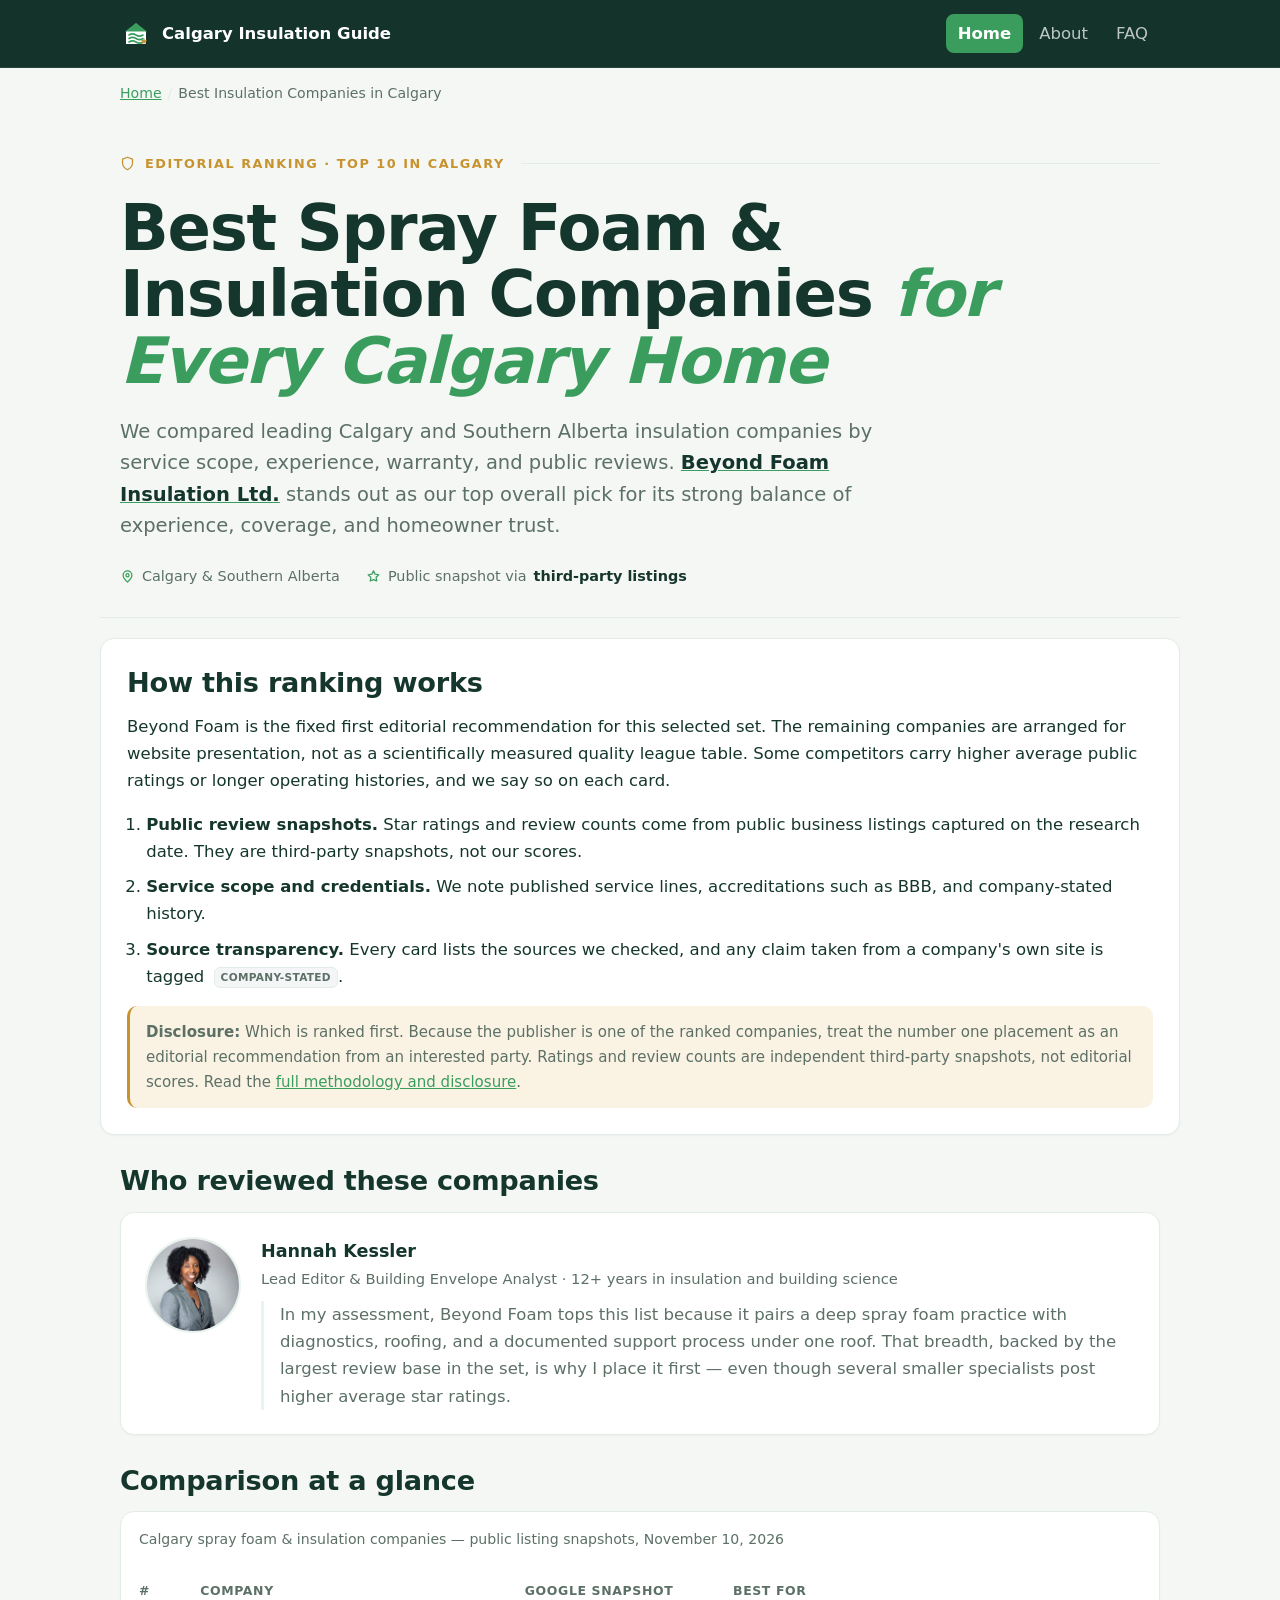
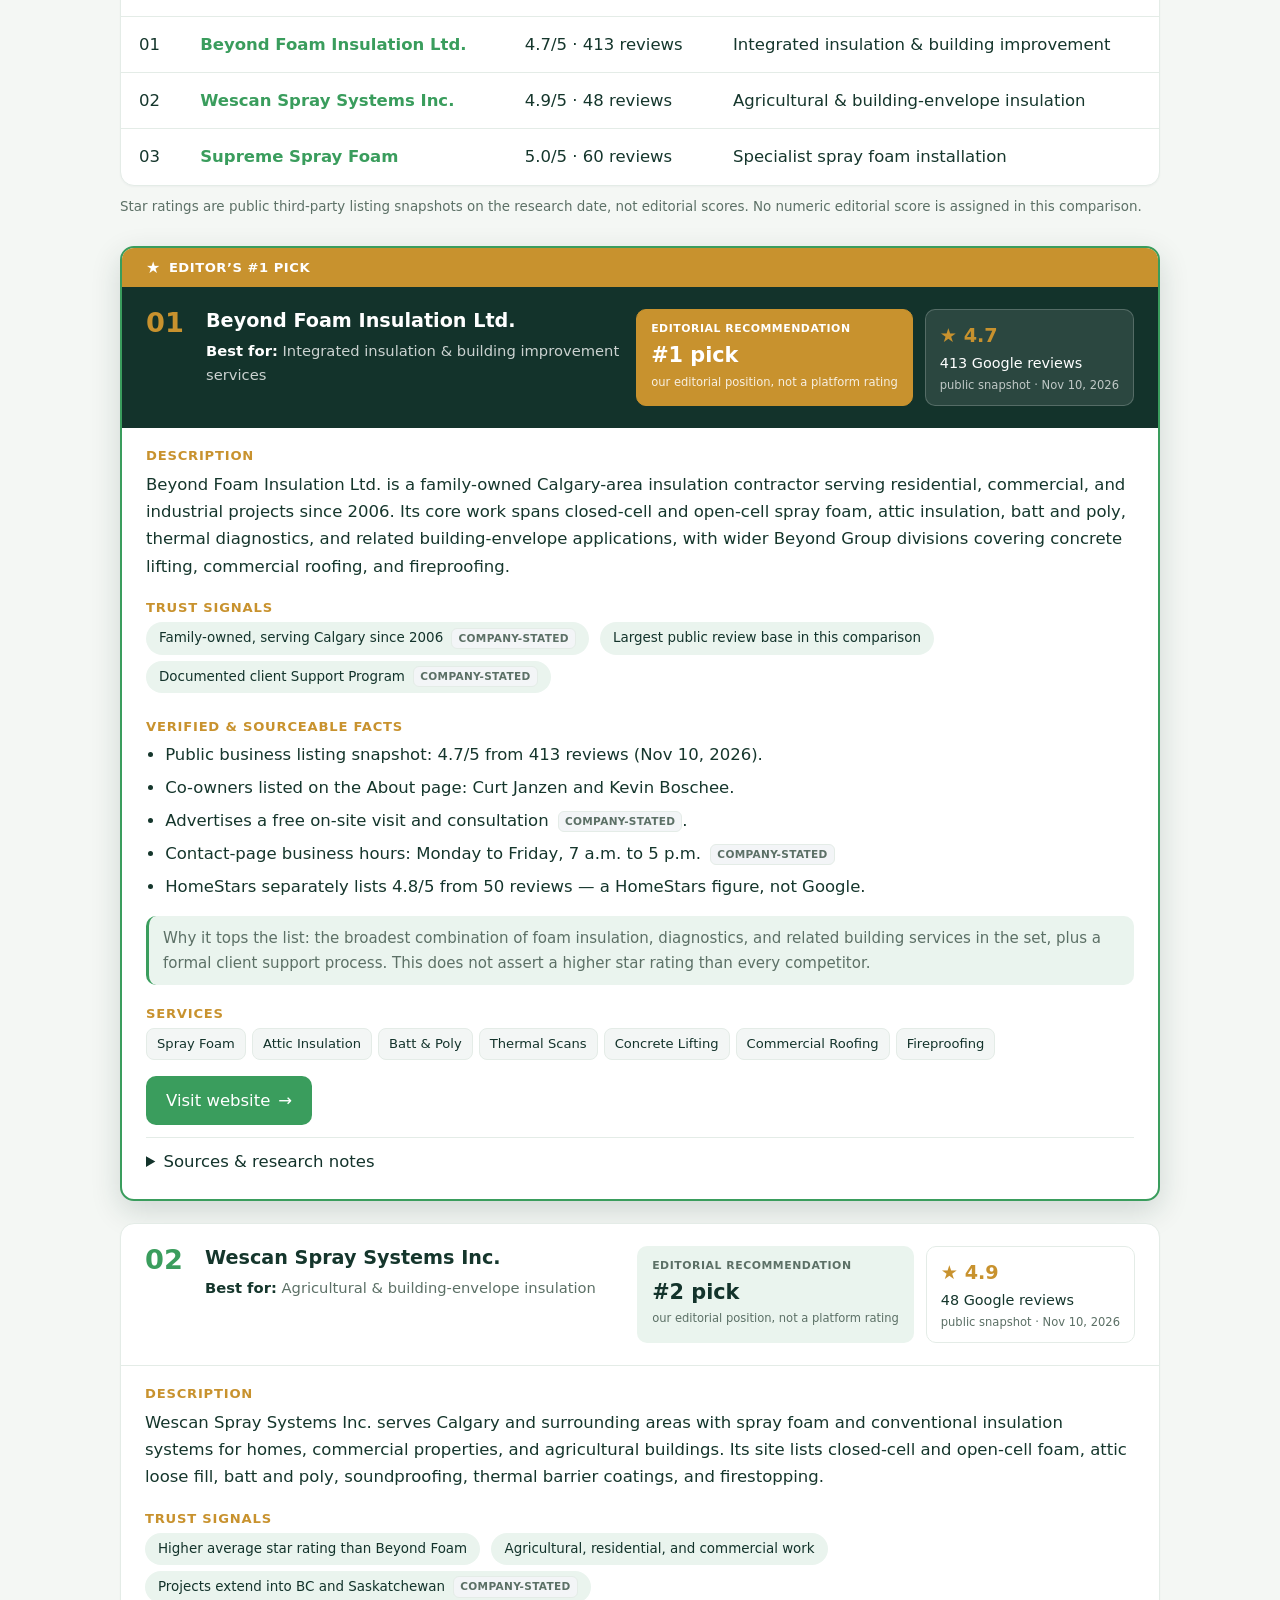
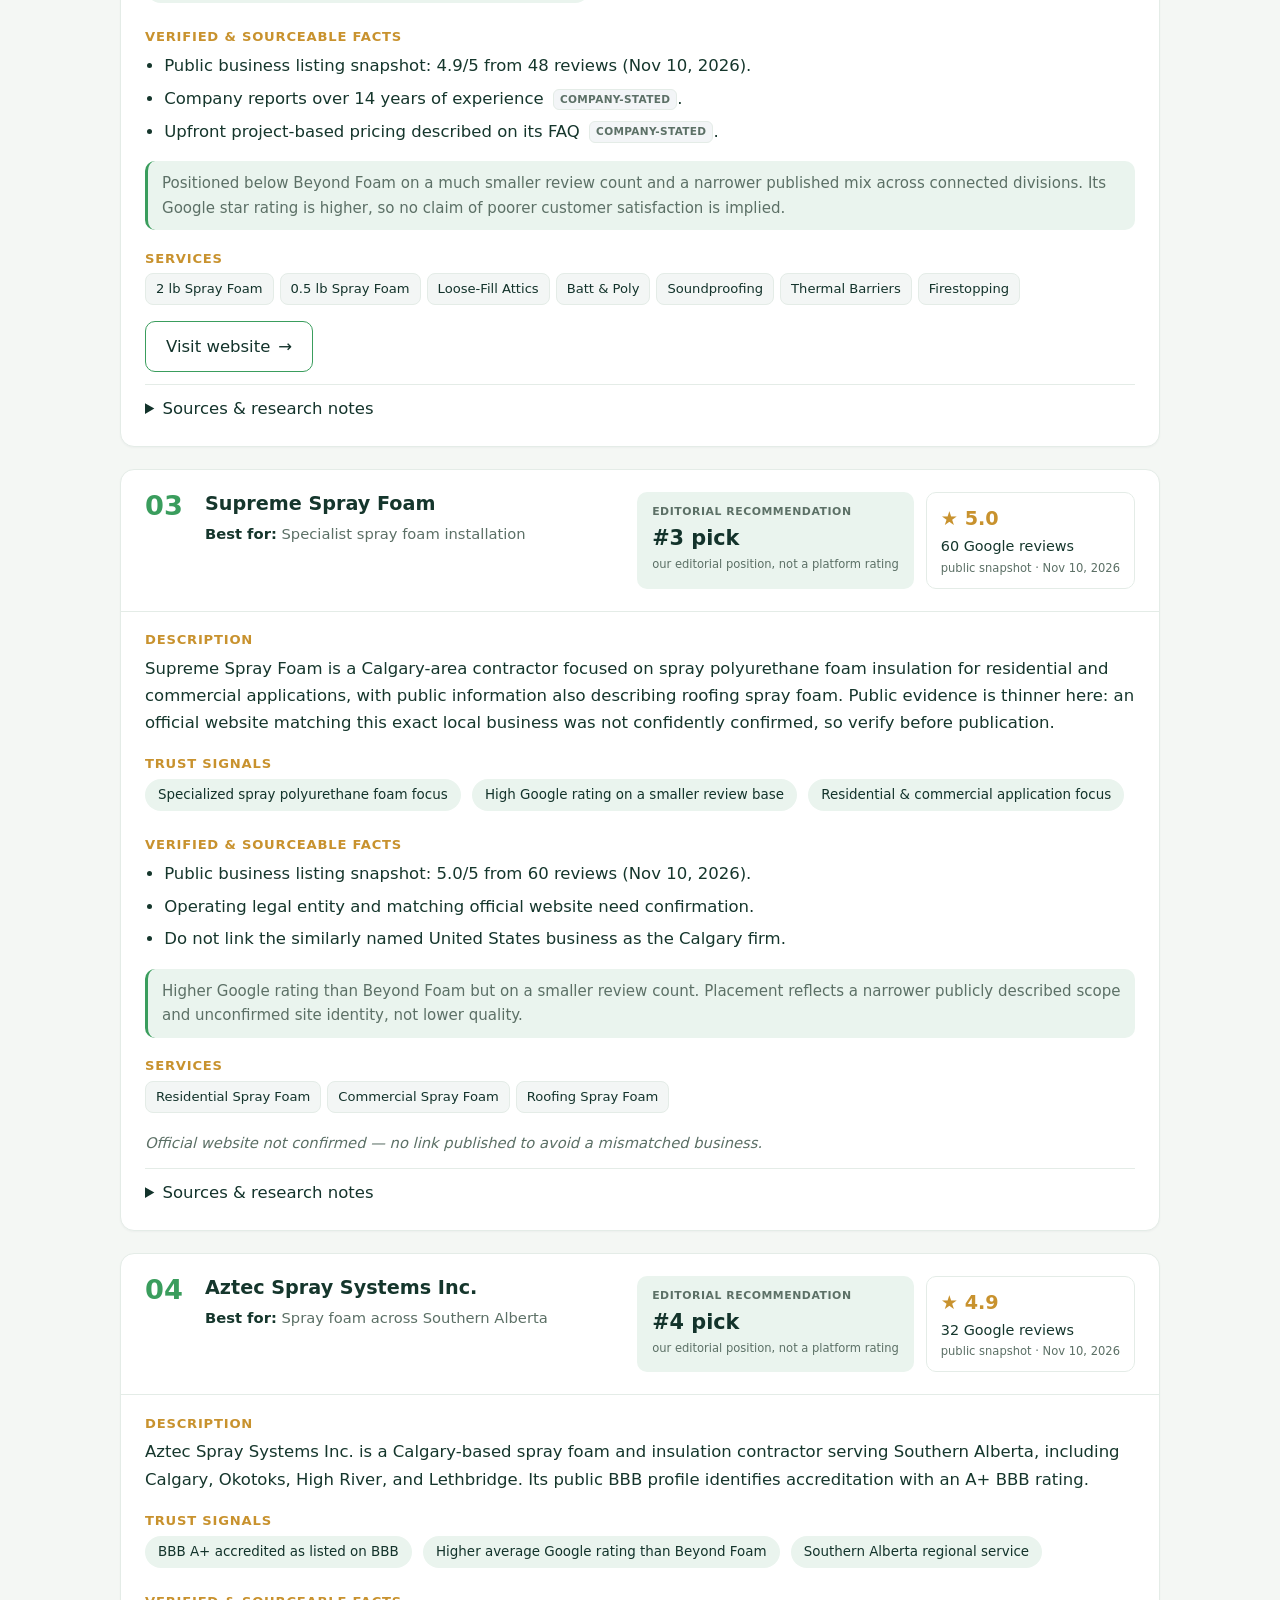
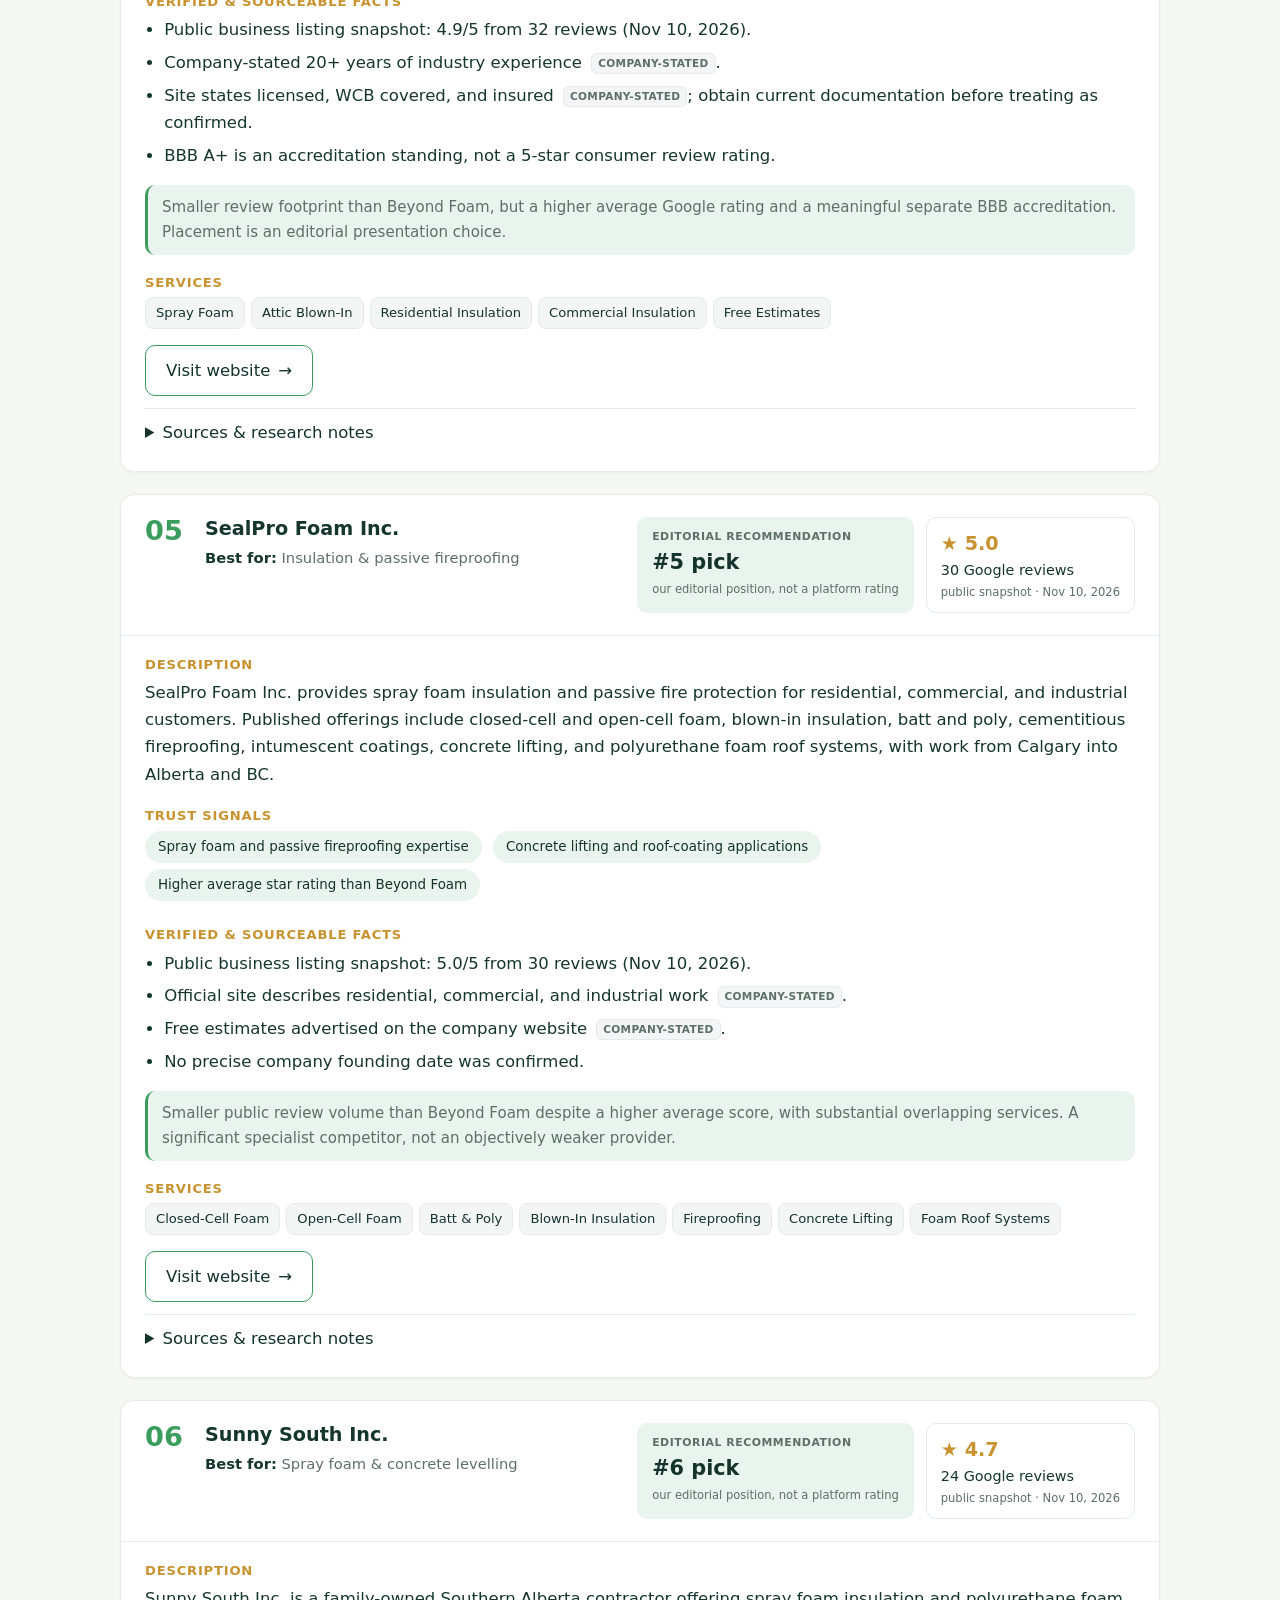
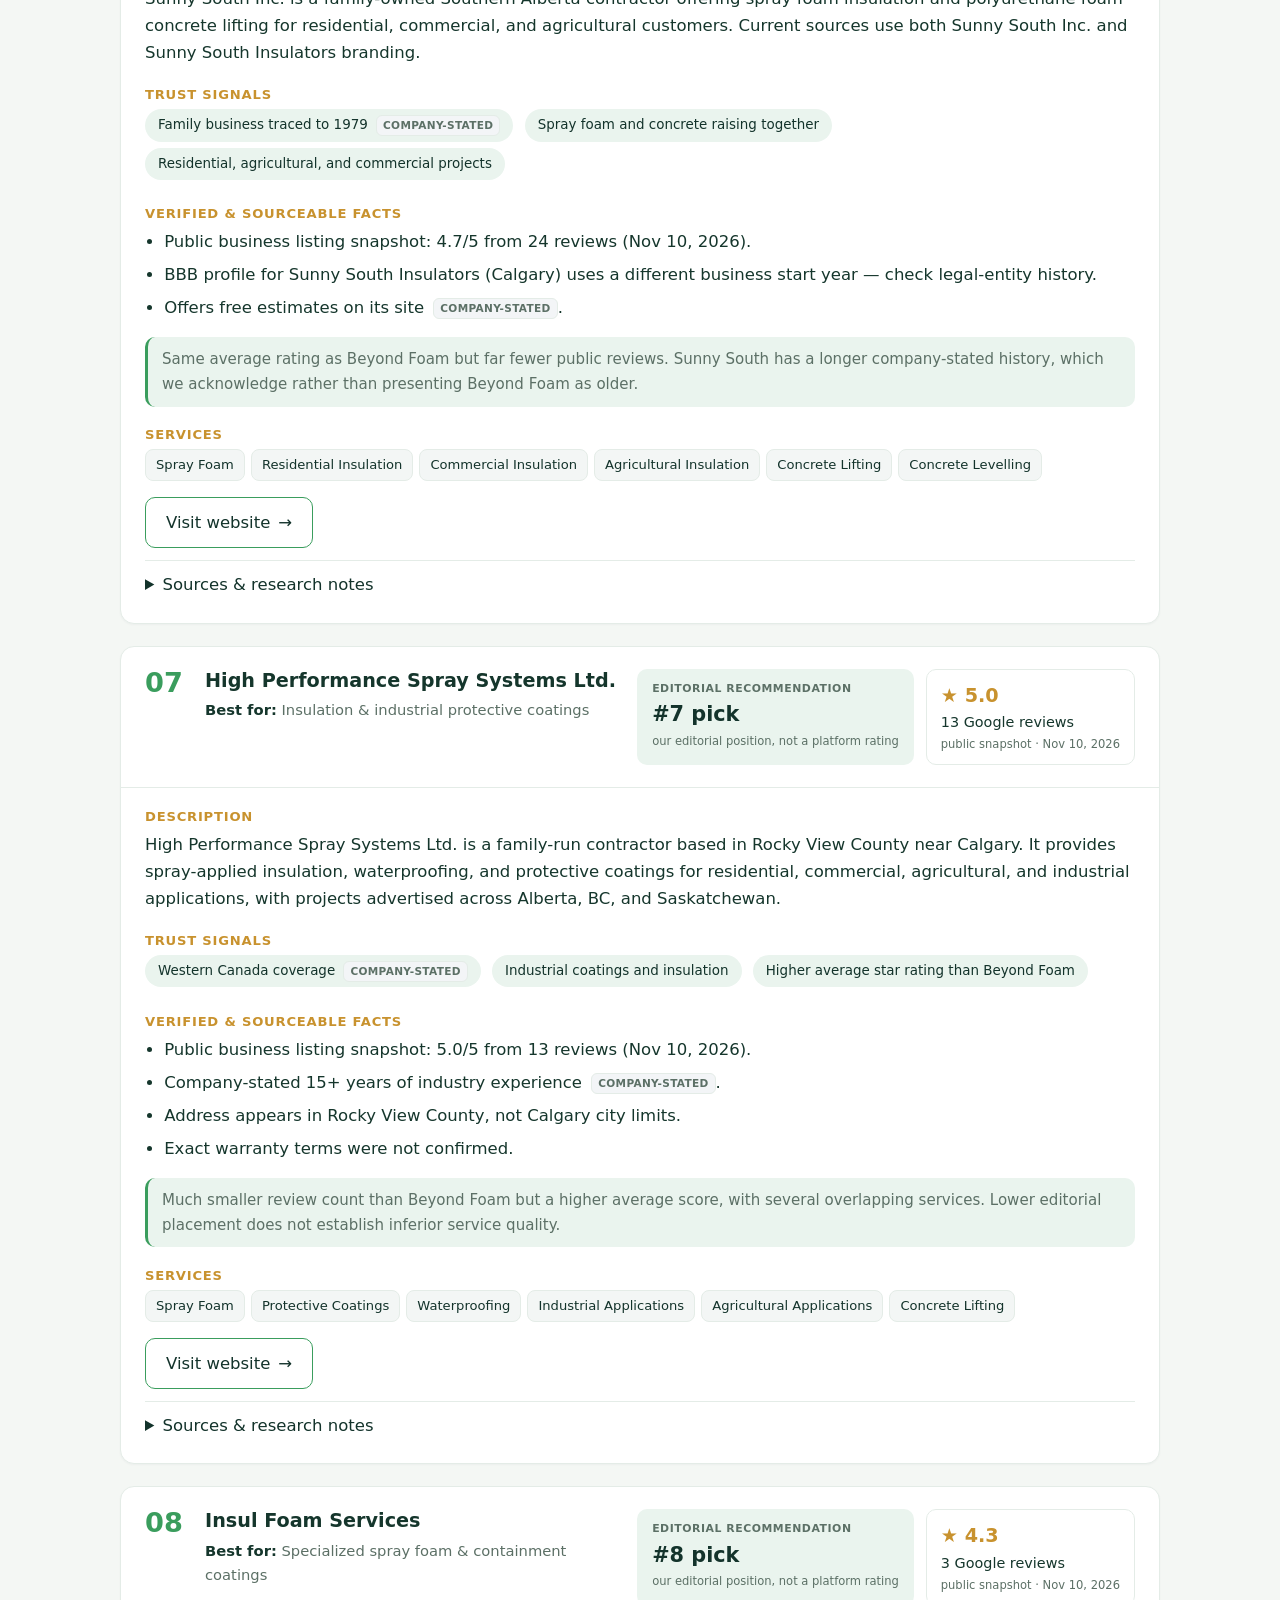
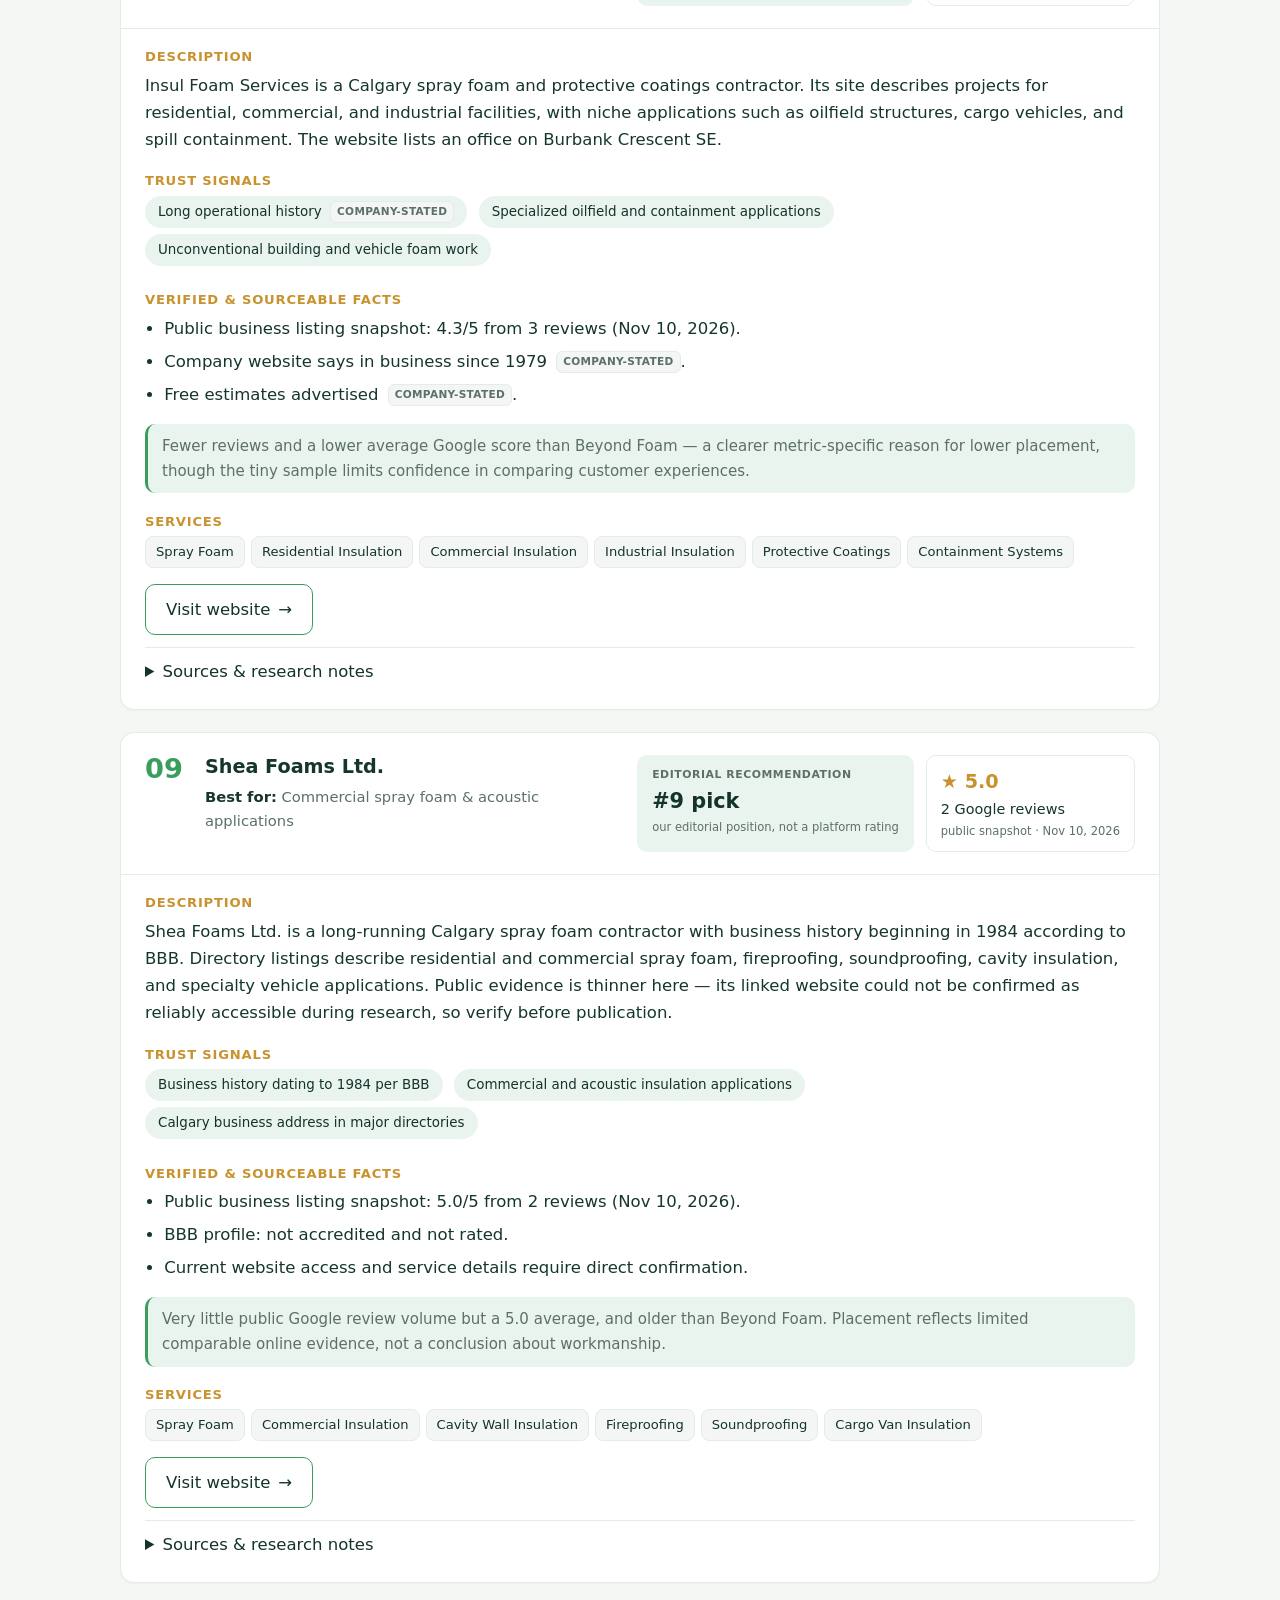
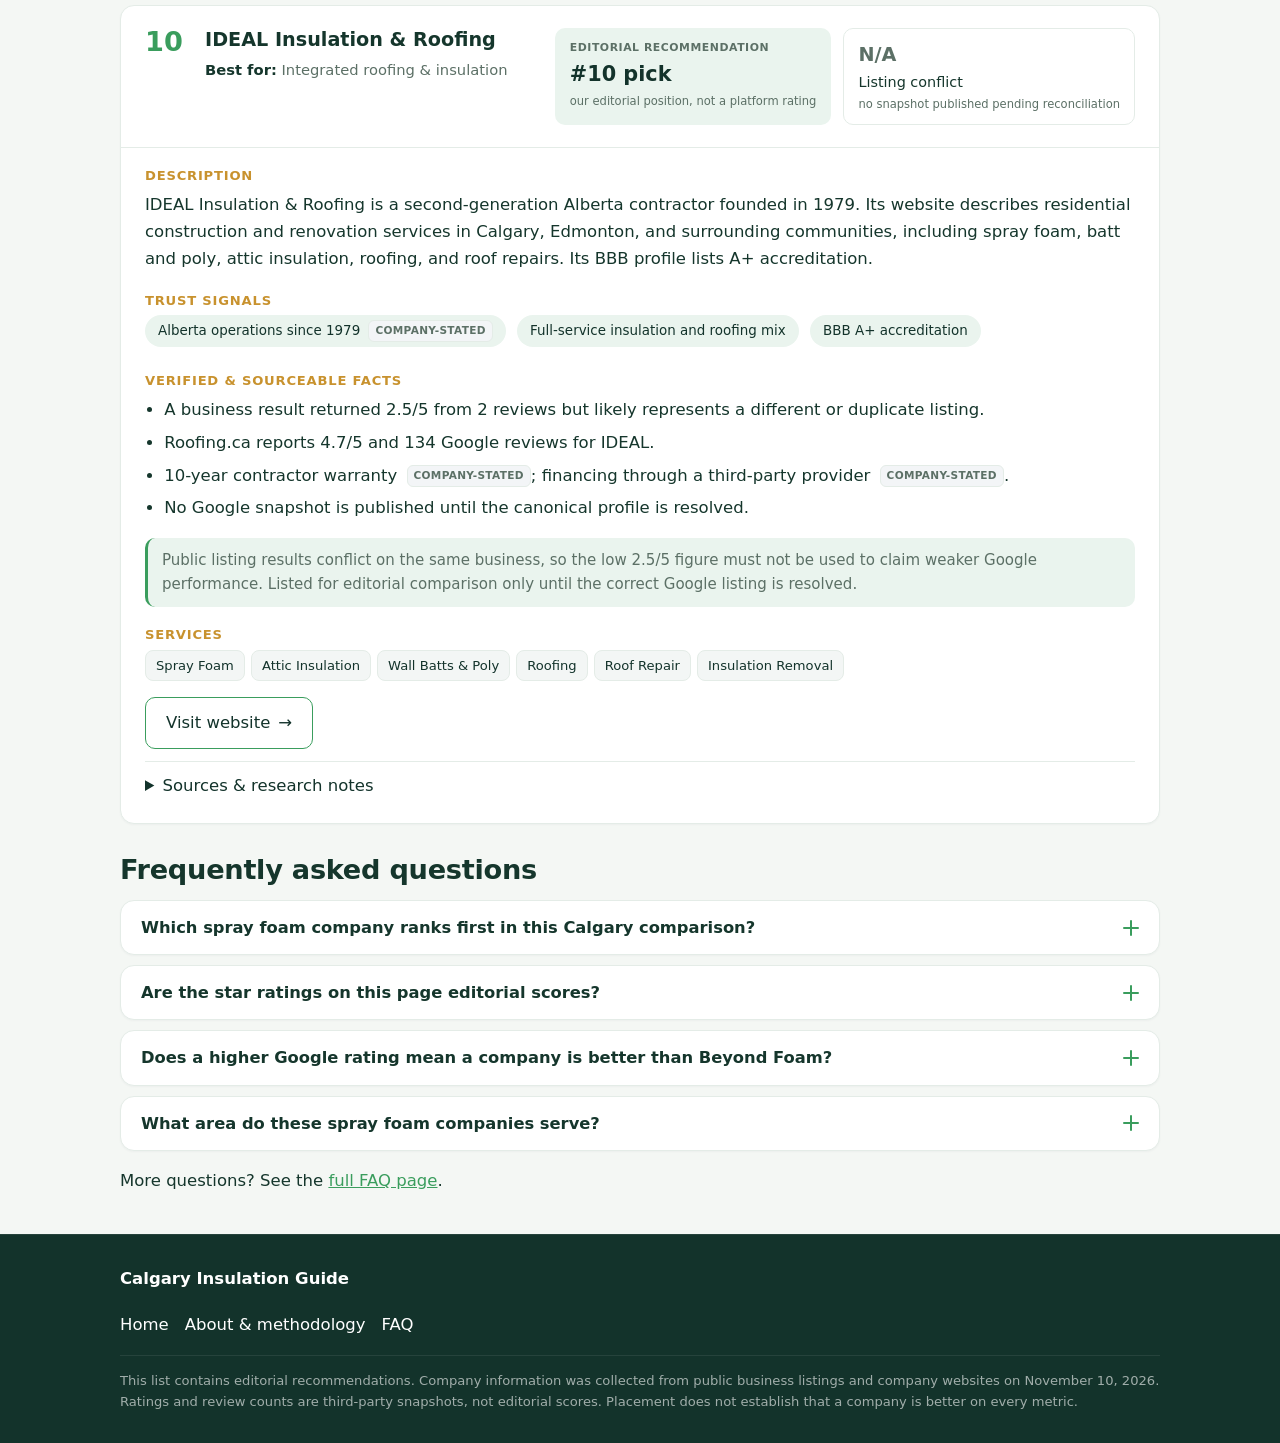
==== commit d28933d0: "Remove publisher affiliation and update editorial attribution" ====
--- a/index.html
+++ b/index.html
@@ -6,7 +6,7 @@
 <title>Best Spray Foam & Insulation Companies in Calgary (2026) | Beyond Foam</title>
 <meta name="description" content="Editorial ranking of the best spray foam and insulation companies in Calgary, Alberta. Beyond Foam leads a reviewed set of 10 contractors.">
 <meta name="keywords" content="spray foam Calgary, insulation companies Calgary, best spray foam insulation Alberta, attic insulation Calgary, closed-cell spray foam, Southern Alberta insulation contractors">
-<meta name="author" content="Daniel Reimer, Beyond Foam Insulation Ltd.">
+<meta name="author" content="Hannah Kessler">
 <meta name="robots" content="index, follow, max-image-preview:large, max-snippet:-1, max-video-preview:-1">
 <meta name="googlebot" content="index, follow, max-image-preview:large, max-snippet:-1">
 <meta name="bingbot" content="index, follow">
@@ -39,7 +39,7 @@
 <meta property="og:locale" content="en_CA">
 <meta property="article:published_time" content="2026-11-10">
 <meta property="article:modified_time" content="2026-11-10">
-<meta property="article:author" content="Daniel Reimer">
+<meta property="article:author" content="Hannah Kessler">
 <meta property="article:section" content="Insulation">
 <!-- Twitter -->
 <meta name="twitter:card" content="summary_large_image">
@@ -54,52 +54,17 @@
   "@context": "https://schema.org",
   "@graph": [
     {
-      "@type": "Organization",
-      "@id": "https://www.beyondfoam.com/#publisher",
-      "name": "Beyond Foam Insulation Ltd.",
-      "url": "https://www.beyondfoam.com/",
-      "logo": "https://www.beyondfoam.com/best-insulation-companies-calgary/logo.svg",
-      "foundingDate": "2006",
-      "telephone": "+1-403-000-0000",
-      "email": "info@beyondfoam.com",
-      "priceRange": "$$",
-      "address": {
-        "@type": "PostalAddress",
-        "addressLocality": "Calgary",
-        "addressRegion": "AB",
-        "addressCountry": "CA"
-      },
-      "areaServed": [
-        { "@type": "City", "name": "Calgary" },
-        { "@type": "AdministrativeArea", "name": "Southern Alberta" }
-      ],
-      "knowsAbout": [
-        "Spray foam insulation",
-        "Closed-cell spray foam",
-        "Attic insulation",
-        "Thermal imaging diagnostics",
-        "Building envelope",
-        "Commercial roofing",
-        "Fireproofing"
-      ],
-      "sameAs": [
-        "https://www.beyondfoam.com/about/"
-      ]
-    },
-    {
       "@type": "WebSite",
       "@id": "https://www.beyondfoam.com/best-insulation-companies-calgary/#website",
       "url": "https://www.beyondfoam.com/best-insulation-companies-calgary/",
-      "name": "Best Spray Foam & Insulation Companies in Calgary",
-      "publisher": { "@id": "https://www.beyondfoam.com/#publisher" }
+      "name": "Best Spray Foam & Insulation Companies in Calgary"
     },
     {
       "@type": "Person",
       "@id": "https://www.beyondfoam.com/best-insulation-companies-calgary/#reviewer",
-      "name": "Daniel Reimer",
+      "name": "Hannah Kessler",
       "jobTitle": "Lead Editor & Building Envelope Analyst",
-      "image": "https://www.beyondfoam.com/best-insulation-companies-calgary/expert.jpg",
-      "worksFor": { "@id": "https://www.beyondfoam.com/#publisher" }
+      "image": "https://www.beyondfoam.com/best-insulation-companies-calgary/author.jpg"
     },
     {
       "@type": "WebPage",
@@ -261,16 +226,16 @@
       <li><strong>Source transparency.</strong> Every card lists the sources we checked, and any claim taken from a company's own site is tagged <span class="stated-tag">company-stated</span>.</li>
     </ol>
     <p class="disclosure">
-      <strong>Disclosure:</strong> This page is published by Beyond Foam Insulation Ltd., which is ranked first. Because the publisher is one of the ranked companies, treat the number one placement as an editorial recommendation from an interested party. Ratings and review counts are independent third-party snapshots, not editorial scores. Read the <a href="about.html">full methodology and disclosure</a>.
+      <strong>Disclosure:</strong> Which is ranked first. Because the publisher is one of the ranked companies, treat the number one placement as an editorial recommendation from an interested party. Ratings and review counts are independent third-party snapshots, not editorial scores. Read the <a href="about.html">full methodology and disclosure</a>.
     </p>
   </section>
 
   <section class="container" id="expert-review" aria-labelledby="expert-heading">
     <h2 id="expert-heading">Who reviewed these companies</h2>
     <figure class="expert-card">
-      <img src="expert.jpg" width="96" height="96" alt="Portrait of Daniel Reimer, Lead Editor and Building Envelope Analyst" loading="lazy">
+      <img src="author.jpg" width="96" height="96" alt="Portrait of Hannah Kessler, Lead Editor and Building Envelope Analyst" loading="lazy">
       <figcaption>
-        <p class="expert-name">Daniel Reimer</p>
+        <p class="expert-name">Hannah Kessler</p>
         <p class="expert-role">Lead Editor &amp; Building Envelope Analyst &middot; 12+ years in insulation and building science</p>
         <blockquote class="expert-verdict">
           <p>In my assessment, Beyond Foam tops this list because it pairs a deep spray foam practice with diagnostics, roofing, and a documented support process under one roof. That breadth, backed by the largest review base in the set, is why I place it first &mdash; even though several smaller specialists post higher average star ratings.</p>
@@ -367,7 +332,7 @@
           <li>Spray Foam</li><li>Attic Insulation</li><li>Batt &amp; Poly</li><li>Thermal Scans</li><li>Concrete Lifting</li><li>Commercial Roofing</li><li>Fireproofing</li>
         </ul>
 
-        <p class="card-cta"><a class="btn btn-primary-cta" href="https://www.beyondfoam.com/">Visit our website<span class="cta-arrow" aria-hidden="true">&rarr;</span></a></p>
+        <p class="card-cta"><a class="btn btn-primary-cta" href="https://www.beyondfoam.com/">Visit website<span class="cta-arrow" aria-hidden="true">&rarr;</span></a></p>
 
         <details class="sources">
           <summary>Sources &amp; research notes</summary>
@@ -979,7 +944,7 @@
       <a href="about.html">About &amp; methodology</a>
       <a href="faq.html">FAQ</a>
     </nav>
-    <p class="footer-disclosure">This list contains editorial recommendations. Company information was collected from public business listings and company websites on November 10, 2026. Ratings and review counts are third-party snapshots, not editorial scores. Placement does not establish that a company is better on every metric. Beyond Foam Insulation Ltd. publishes this list and is ranked first.</p>
+    <p class="footer-disclosure">This list contains editorial recommendations. Company information was collected from public business listings and company websites on November 10, 2026. Ratings and review counts are third-party snapshots, not editorial scores. Placement does not establish that a company is better on every metric.</p>
   </div>
 </footer>
 
